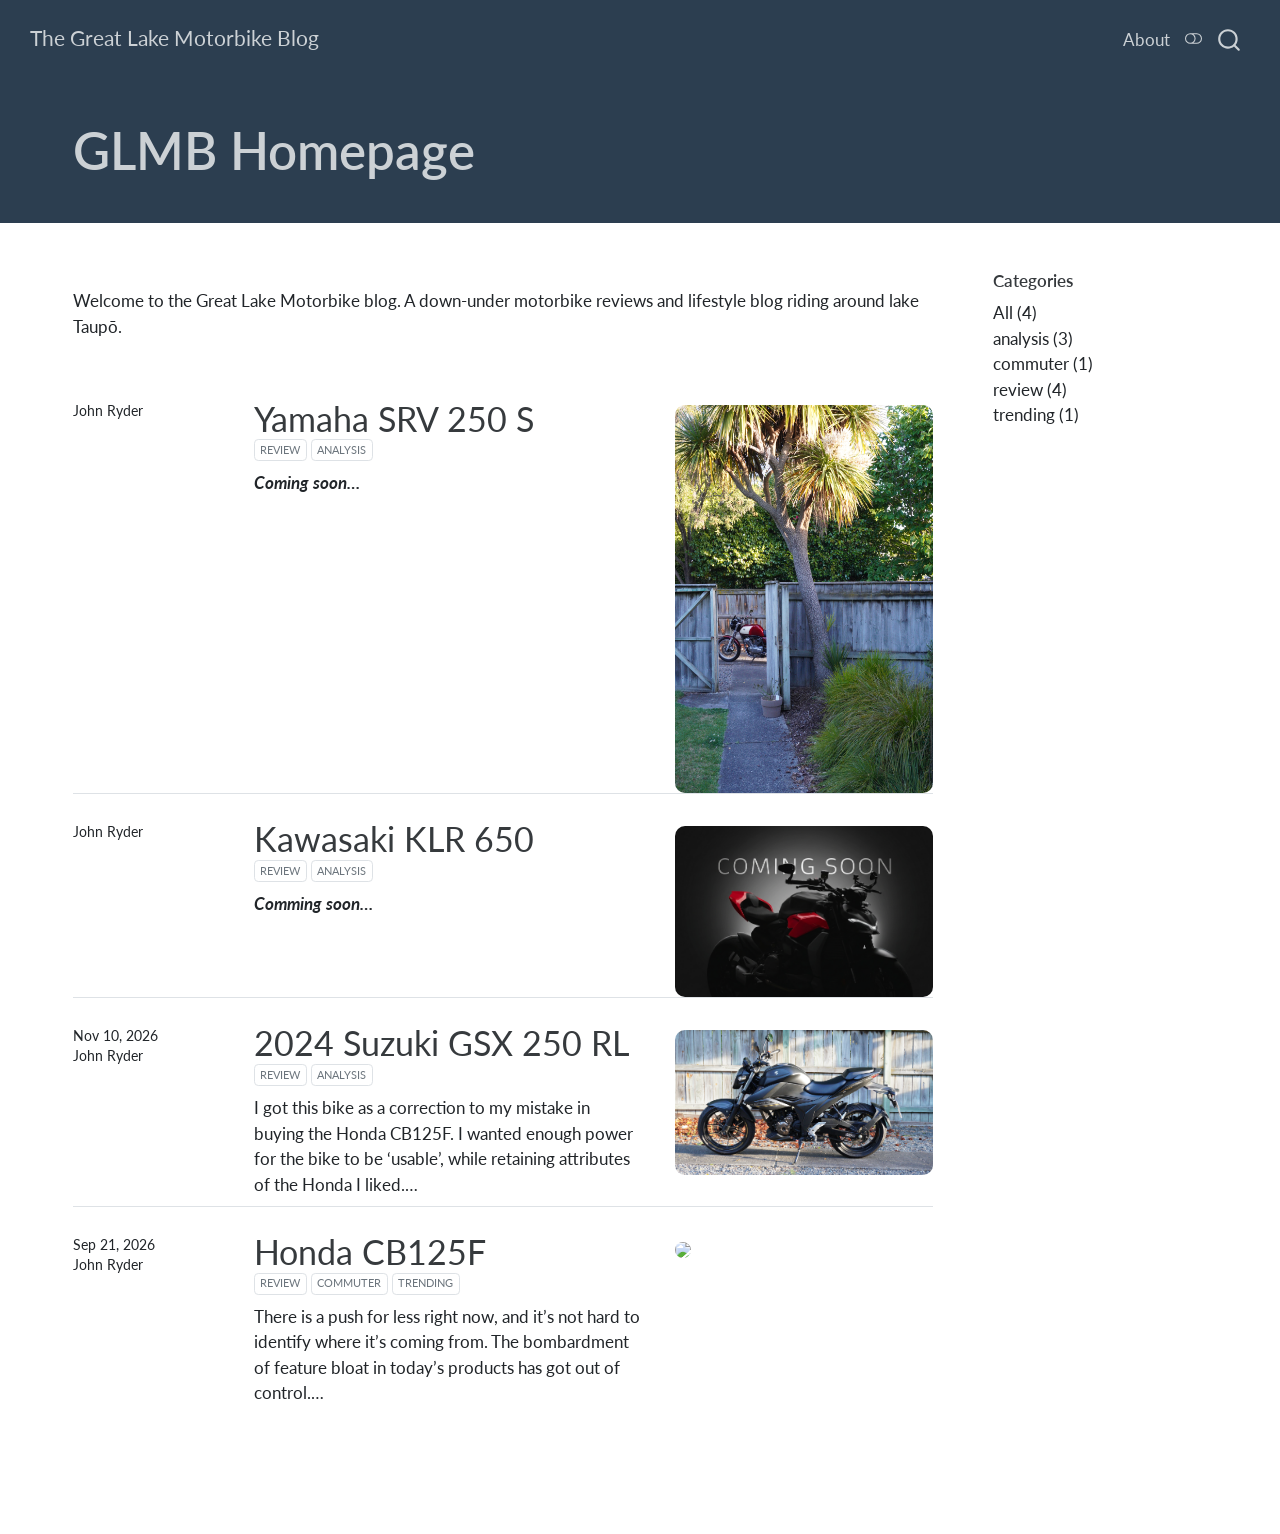
==== compiled_html_site/index.html @ 7c8ddde2 "Tue Nov 10 23:27:31 NZDT 2026" ====
<!DOCTYPE html>
<html xmlns="http://www.w3.org/1999/xhtml" lang="en" xml:lang="en"><head>

<meta charset="utf-8">
<meta name="generator" content="quarto-1.11.9">

<meta name="viewport" content="width=device-width, initial-scale=1.0, user-scalable=yes">


<title>GLMB Homepage – The Great Lake Motorbike Blog</title>
<style>
/* Default styles provided by pandoc.
** See https://pandoc.org/MANUAL.html#variables-for-html for config info.
*/
span.smallcaps{font-variant: small-caps;}
div.columns{display: flex; gap: 1.5em;}
div.column{flex: auto;}
@media screen {
div.columns{gap: min(4vw, 1.5em);}
div.column{overflow-x: auto;}
}
div.hanging-indent{margin-left: 1.5em; text-indent: -1.5em;}
ul.task-list{list-style: none;}
ul.task-list li input[type="checkbox"] {
  width: 0.8em;
  margin: 0 0.8em 0.2em -1em; /* quarto-specific, see https://github.com/quarto-dev/quarto-cli/issues/4556 */ 
  vertical-align: middle;
}
</style>


<script src="site_libs/quarto-nav/quarto-nav.js"></script>
<script src="site_libs/quarto-nav/headroom.min.js"></script>
<script src="site_libs/clipboard/clipboard.min.js"></script>
<script src="site_libs/quarto-search/autocomplete.umd.js"></script>
<script src="site_libs/quarto-search/fuse.min.js"></script>
<script src="site_libs/quarto-search/quarto-search.js"></script>
<meta name="quarto:offset" content="./">
<link href="./images/favicon.png" rel="icon" type="image/png">
<script src="site_libs/quarto-listing/list.min.js"></script>
<script src="site_libs/quarto-listing/quarto-listing.js"></script>
<script src="site_libs/quarto-html/quarto.js" type="module"></script>
<script src="site_libs/quarto-html/tabsets/tabsets.js" type="module"></script>
<script src="site_libs/quarto-html/scrollable-regions/scrollable-regions.js" type="module"></script>
<script src="site_libs/quarto-html/popper.min.js"></script>
<script src="site_libs/quarto-html/tippy.umd.min.js"></script>
<script src="site_libs/quarto-html/anchor.min.js"></script>
<link href="site_libs/quarto-html/tippy.css" rel="stylesheet">
<link href="site_libs/quarto-html/quarto-syntax-highlighting-63b5708e65d6cd79cd7618c58d0c21e7.css" rel="stylesheet" class="quarto-color-scheme" id="quarto-text-highlighting-styles">
<link href="site_libs/quarto-html/quarto-syntax-highlighting-dark-447e42e69aaa9833c0ba1b986f430b20.css" rel="stylesheet" class="quarto-color-scheme quarto-color-alternate" id="quarto-text-highlighting-styles">
<link href="site_libs/quarto-html/quarto-syntax-highlighting-63b5708e65d6cd79cd7618c58d0c21e7.css" rel="stylesheet" class="quarto-color-scheme-extra" id="quarto-text-highlighting-styles">
<script src="site_libs/bootstrap/bootstrap.min.js"></script>
<link href="site_libs/bootstrap/bootstrap-icons.css" rel="stylesheet">
<link href="site_libs/bootstrap/bootstrap-4528e7617473cb5f12e0a450038d2ed3.min.css" rel="stylesheet" append-hash="true" class="quarto-color-scheme" id="quarto-bootstrap" data-mode="light">
<link href="site_libs/bootstrap/bootstrap-dark-ad3c2f2c62330d2ae5d227cef7ee82ed.min.css" rel="stylesheet" append-hash="true" class="quarto-color-scheme quarto-color-alternate" id="quarto-bootstrap" data-mode="dark">
<link href="site_libs/bootstrap/bootstrap-4528e7617473cb5f12e0a450038d2ed3.min.css" rel="stylesheet" append-hash="true" class="quarto-color-scheme-extra" id="quarto-bootstrap" data-mode="light">
<script id="quarto-search-options" type="application/json">{
  "location": "navbar",
  "copy-button": false,
  "collapse-after": 3,
  "panel-placement": "end",
  "type": "overlay",
  "limit": 50,
  "keyboard-shortcut": [
    "f",
    "/",
    "s"
  ],
  "show-item-context": false,
  "language": {
    "search-no-results-text": "No results",
    "search-matching-documents-text": "matching documents",
    "search-copy-link-title": "Copy link to search",
    "search-hide-matches-text": "Hide additional matches",
    "search-more-match-text": "more match in this document",
    "search-more-matches-text": "more matches in this document",
    "search-clear-button-title": "Clear",
    "search-text-placeholder": "",
    "search-detached-cancel-button-title": "Cancel",
    "search-submit-button-title": "Submit",
    "search-label": "Search"
  }
}</script>
<script>

  window.document.addEventListener("DOMContentLoaded", function (_event) {
    const listingTargetEl = window.document.querySelector('#listing-listing .list');
    if (!listingTargetEl) {
      // No listing discovered, do not attach.
      return; 
    }

    const options = {
      valueNames: ['listing-date','listing-title','listing-author','listing-image','listing-description','listing-categories',{ data: ['index'] },{ data: ['categories'] },{ data: ['listing-date-sort'] },{ data: ['listing-file-modified-sort'] }],
      
      searchColumns: ["listing-date","listing-title","listing-author","listing-image","listing-description","listing-categories"],
    };

    window['quarto-listings'] = window['quarto-listings'] || {};
    window['quarto-listings']['listing-listing'] = new List('listing-listing', options);

    if (window['quarto-listing-loaded']) {
      window['quarto-listing-loaded']();
    }
  });
  </script>
<style>html{ scroll-behavior: smooth; }</style>

  <script src="https://cdnjs.cloudflare.com/polyfill/v3/polyfill.min.js?features=es6"></script>
  <script defer="" src="https://cdn.jsdelivr.net/npm/mathjax@4/tex-chtml.js" type="text/javascript"></script>

<script type="text/javascript">
const typesetMath = (el) => {
  if (window.MathJax) {
    // MathJax Typeset
    window.MathJax.typeset([el]);
  } else if (window.katex) {
    // KaTeX Render
    var mathElements = el.getElementsByClassName("math");
    var macros = [];
    for (var i = 0; i < mathElements.length; i++) {
      var texText = mathElements[i].firstChild;
      if (mathElements[i].tagName == "SPAN" && texText && texText.data) {
        window.katex.render(texText.data, mathElements[i], {
          displayMode: mathElements[i].classList.contains('display'),
          throwOnError: false,
          macros: macros,
          fleqn: false
        });
      }
    }
  }
}
window.Quarto = {
  typesetMath
};
</script>

<link rel="alternate" type="application/rss+xml" title="The Great Lake Motorbike Blog" href="index.xml" data-external="1"></head>

<body class="nav-fixed quarto-light"><a id="quarto-skip-link" class="visually-hidden-focusable" href="#quarto-document-content">Skip to main content</a><script id="quarto-html-before-body" type="application/javascript">
    const toggleBodyColorMode = (bsSheetEl) => {
      const mode = bsSheetEl.getAttribute("data-mode");
      const bodyEl = window.document.querySelector("body");
      if (mode === "dark") {
        bodyEl.classList.add("quarto-dark");
        bodyEl.classList.remove("quarto-light");
      } else {
        bodyEl.classList.add("quarto-light");
        bodyEl.classList.remove("quarto-dark");
      }
    }
    const toggleBodyColorPrimary = () => {
      const bsSheetEl = window.document.querySelector("link#quarto-bootstrap:not([rel=disabled-stylesheet])");
      if (bsSheetEl) {
        toggleBodyColorMode(bsSheetEl);
      }
    }
    const setColorSchemeToggle = (alternate) => {
      const toggles = window.document.querySelectorAll('.quarto-color-scheme-toggle');
      for (let i=0; i < toggles.length; i++) {
        const toggle = toggles[i];
        if (toggle) {
          toggle.setAttribute("aria-checked", alternate ? "true" : "false");
          if (alternate) {
            toggle.classList.add("alternate");
          } else {
            toggle.classList.remove("alternate");
          }
        }
      }
    };
    const toggleColorMode = (alternate) => {
      // Switch the stylesheets
      const primaryStylesheets = window.document.querySelectorAll('link.quarto-color-scheme:not(.quarto-color-alternate)');
      const alternateStylesheets = window.document.querySelectorAll('link.quarto-color-scheme.quarto-color-alternate');
      manageTransitions('#quarto-margin-sidebar .nav-link', false);
      if (alternate) {
        // note: dark is layered on light, we don't disable primary!
        enableStylesheet(alternateStylesheets);
        for (const sheetNode of alternateStylesheets) {
          if (sheetNode.id === "quarto-bootstrap") {
            toggleBodyColorMode(sheetNode);
          }
        }
      } else {
        disableStylesheet(alternateStylesheets);
        enableStylesheet(primaryStylesheets)
        toggleBodyColorPrimary();
      }
      manageTransitions('#quarto-margin-sidebar .nav-link', true);
      // Switch the toggles
      setColorSchemeToggle(alternate)
    }
    // Hack to workaround the fact that safari doesn't
    // properly recolor the scrollbar when toggling (#1455).
    // Not run on load: stylesheets are set before first paint there, and
    // scrolling would undo the scroll to a URL fragment (#14973).
    // The one pixel nudge keeps the reader where they were.
    const refreshSafariScrollbar = () => {
      if (navigator.userAgent.indexOf('Safari') > 0 && navigator.userAgent.indexOf('Chrome') == -1) {
        manageTransitions("body", false);
        const scrollY = window.scrollY;
        window.scrollTo(0, scrollY > 0 ? scrollY - 1 : 1);
        setTimeout(() => {
          window.scrollTo(0, scrollY);
          manageTransitions("body", true);
        }, 40);
      }
    }
    const disableStylesheet = (stylesheets) => {
      for (let i=0; i < stylesheets.length; i++) {
        const stylesheet = stylesheets[i];
        stylesheet.rel = 'disabled-stylesheet';
      }
    }
    const enableStylesheet = (stylesheets) => {
      for (let i=0; i < stylesheets.length; i++) {
        const stylesheet = stylesheets[i];
        if(stylesheet.rel !== 'stylesheet') { // for Chrome, which will still FOUC without this check
          stylesheet.rel = 'stylesheet';
        }
      }
    }
    const manageTransitions = (selector, allowTransitions) => {
      const els = window.document.querySelectorAll(selector);
      for (let i=0; i < els.length; i++) {
        const el = els[i];
        if (allowTransitions) {
          el.classList.remove('notransition');
        } else {
          el.classList.add('notransition');
        }
      }
    }
    const isFileUrl = () => {
      return window.location.protocol === 'file:';
    }
    const hasAlternateSentinel = () => {
      let styleSentinel = getColorSchemeSentinel();
      if (styleSentinel !== null) {
        return styleSentinel === "alternate";
      } else {
        return false;
      }
    }
    const setStyleSentinel = (alternate) => {
      const value = alternate ? "alternate" : "default";
      if (!isFileUrl()) {
        window.localStorage.setItem("quarto-color-scheme", value);
      } else {
        localAlternateSentinel = value;
      }
    }
    const getColorSchemeSentinel = () => {
      if (!isFileUrl()) {
        const storageValue = window.localStorage.getItem("quarto-color-scheme");
        return storageValue != null ? storageValue : localAlternateSentinel;
      } else {
        return localAlternateSentinel;
      }
    }
    const toggleGiscusIfUsed = (isAlternate, darkModeDefault) => {
      const baseTheme = document.querySelector('#giscus-base-theme')?.value ?? 'light';
      const alternateTheme = document.querySelector('#giscus-alt-theme')?.value ?? 'dark';
      let newTheme = '';
      if(authorPrefersDark) {
        newTheme = isAlternate ? baseTheme : alternateTheme;
      } else {
        newTheme = isAlternate ? alternateTheme : baseTheme;
      }
      const changeGiscusTheme = () => {
        // From: https://github.com/giscus/giscus/issues/336
        const sendMessage = (message) => {
          const iframe = document.querySelector('iframe.giscus-frame');
          if (!iframe) return;
          iframe.contentWindow.postMessage({ giscus: message }, 'https://giscus.app');
        }
        sendMessage({
          setConfig: {
            theme: newTheme
          }
        });
      }
      const isGiscussLoaded = window.document.querySelector('iframe.giscus-frame') !== null;
      if (isGiscussLoaded) {
        changeGiscusTheme();
      }
    };
    const authorPrefersDark = false;
    const darkModeDefault = authorPrefersDark;
      document.querySelector('link#quarto-text-highlighting-styles.quarto-color-scheme-extra').rel = 'disabled-stylesheet';
      document.querySelector('link#quarto-bootstrap.quarto-color-scheme-extra').rel = 'disabled-stylesheet';
    let localAlternateSentinel = darkModeDefault ? 'alternate' : 'default';
    // Dark / light mode switch
    window.quartoToggleColorScheme = () => {
      // Read the current dark / light value
      let toAlternate = !hasAlternateSentinel();
      toggleColorMode(toAlternate);
      refreshSafariScrollbar();
      setStyleSentinel(toAlternate);
      toggleGiscusIfUsed(toAlternate, darkModeDefault);
      window.dispatchEvent(new Event('resize'));
    };
    // Switch to dark mode if need be
    if (hasAlternateSentinel()) {
      toggleColorMode(true);
    } else {
      toggleColorMode(false);
    }
  </script>

<div id="quarto-search-results"></div>
  <header id="quarto-header" class="headroom fixed-top quarto-banner">
    <nav class="navbar navbar-expand-lg " data-bs-theme="dark" aria-label="Site">
      <div class="navbar-container container-fluid">
      <div class="navbar-brand-container mx-auto">
    <a class="navbar-brand" href="./index.html">
    <span class="navbar-title">The Great Lake Motorbike Blog</span>
    </a>
  </div>
          <button class="navbar-toggler" type="button" data-bs-toggle="collapse" data-bs-target="#navbarCollapse" aria-controls="navbarCollapse" aria-expanded="false" aria-label="Toggle navigation" onclick="if (window.quartoToggleHeadroom) { window.quartoToggleHeadroom(); }">
  <span class="navbar-toggler-icon"></span>
</button>
          <div class="collapse navbar-collapse" id="navbarCollapse">
            <ul class="navbar-nav navbar-nav-scroll ms-auto">
  <li class="nav-item">
    <a class="nav-link" href="./about.html"> 
<span class="menu-text">About</span></a>
  </li>  
</ul>
          </div> <!-- /navcollapse -->
            <div class="quarto-navbar-tools">
  <button type="button" role="switch" aria-checked="false" class="quarto-color-scheme-toggle quarto-navigation-tool  px-1" onclick="window.quartoToggleColorScheme(); return false;" title="Toggle dark mode" aria-label="Toggle dark mode"><i class="bi"></i></button>
</div>
            <div id="quarto-search" class="" title="Search"></div>
      </div> <!-- /container-fluid -->
    </nav>
</header>
<!-- content -->
<header id="title-block-header" class="quarto-title-block default page-columns page-full">
  <div class="quarto-title-banner page-columns page-full">
    <div class="quarto-title column-page-left">
      <h1 class="title">GLMB Homepage</h1>
                      </div>
  </div>
    
  
  <div class="quarto-title-meta column-page-left">

      
    
      
    </div>
    
  
  </header><div id="quarto-content" class="quarto-container page-columns page-rows-contents page-layout-full page-navbar">
<!-- sidebar -->
<!-- margin-sidebar -->
    <div id="quarto-margin-sidebar" class="sidebar margin-sidebar">
        
    <h5 class="quarto-listing-category-title">Categories</h5><div class="quarto-listing-category category-default"><div class="category" data-category="">All <span class="quarto-category-count">(4)</span></div><div class="category" data-category="YW5hbHlzaXM=">analysis <span class="quarto-category-count">(3)</span></div><div class="category" data-category="Y29tbXV0ZXI=">commuter <span class="quarto-category-count">(1)</span></div><div class="category" data-category="cmV2aWV3">review <span class="quarto-category-count">(4)</span></div><div class="category" data-category="dHJlbmRpbmc=">trending <span class="quarto-category-count">(1)</span></div></div></div>
<!-- main -->
<main class="content quarto-banner-title-block column-page-left" id="quarto-document-content" tabindex="-1">






<p>Welcome to the Great Lake Motorbike blog. A down-under motorbike reviews and lifestyle blog riding around lake Taupō.</p>
<p><br>
</p>




<div class="quarto-listing quarto-listing-container-default" id="listing-listing">
<div class="list quarto-listing-default">
<div class="quarto-post image-right" data-index="0" data-categories="cmV2aWV3JTJDYW5hbHlzaXM=" data-listing-file-modified-sort="1794185981923" data-listing-reading-time-sort="1" data-listing-word-count-sort="9">
<div class="thumbnail"><a href="./posts/1993_Yamaha_SRV250S/index.html" class="no-external-icon">

<img loading="lazy" src="./images/DSC03877.JPEG" class="thumbnail-image">

</a></div>
<div class="body">
<h3 class="no-anchor listing-title">
<a href="./posts/1993_Yamaha_SRV250S/index.html" class="no-external-icon">Yamaha SRV 250 S</a>
</h3>
<div class="listing-categories">

<div class="listing-category" onclick="window.quartoListingCategory('cmV2aWV3'); return false;">review</div>

<div class="listing-category" onclick="window.quartoListingCategory('YW5hbHlzaXM='); return false;">analysis</div>

</div>
<div class="listing-description">
<a href="./posts/1993_Yamaha_SRV250S/index.html" class="no-external-icon">
<strong><em>Coming soon…</em></strong>
</a>
</div>
</div>
<div class="metadata">
<a href="./posts/1993_Yamaha_SRV250S/index.html" class="no-external-icon">
<div class="listing-author">
John Ryder
</div>
</a>
</div>
</div>
<div class="quarto-post image-right" data-index="1" data-categories="cmV2aWV3JTJDYW5hbHlzaXM=" data-listing-file-modified-sort="1794185981923" data-listing-reading-time-sort="1" data-listing-word-count-sort="74">
<div class="thumbnail"><a href="./posts/kawasaki_klr_650/index.html" class="no-external-icon">

<img loading="lazy" src="./images/coming_soon.jpeg" class="thumbnail-image">

</a></div>
<div class="body">
<h3 class="no-anchor listing-title">
<a href="./posts/kawasaki_klr_650/index.html" class="no-external-icon">Kawasaki KLR 650</a>
</h3>
<div class="listing-categories">

<div class="listing-category" onclick="window.quartoListingCategory('cmV2aWV3'); return false;">review</div>

<div class="listing-category" onclick="window.quartoListingCategory('YW5hbHlzaXM='); return false;">analysis</div>

</div>
<div class="listing-description">
<a href="./posts/kawasaki_klr_650/index.html" class="no-external-icon">
<strong><em>Comming soon…</em></strong>
</a>
</div>
</div>
<div class="metadata">
<a href="./posts/kawasaki_klr_650/index.html" class="no-external-icon">
<div class="listing-author">
John Ryder
</div>
</a>
</div>
</div>
<div class="quarto-post image-right" data-index="2" data-categories="cmV2aWV3JTJDYW5hbHlzaXM=" data-listing-date-sort="1794222000000" data-listing-file-modified-sort="1794306339200" data-listing-date-modified-sort="NaN" data-listing-reading-time-sort="5" data-listing-word-count-sort="878">
<div class="thumbnail"><a href="./posts/suzuki_gixxer_250/index.html" class="no-external-icon">

<img loading="lazy" src="./images/DSC03851.JPEG" class="thumbnail-image">

</a></div>
<div class="body">
<h3 class="no-anchor listing-title">
<a href="./posts/suzuki_gixxer_250/index.html" class="no-external-icon">2024 Suzuki GSX 250 RL</a>
</h3>
<div class="listing-categories">

<div class="listing-category" onclick="window.quartoListingCategory('cmV2aWV3'); return false;">review</div>

<div class="listing-category" onclick="window.quartoListingCategory('YW5hbHlzaXM='); return false;">analysis</div>

</div>
<div class="listing-description">
<a href="./posts/suzuki_gixxer_250/index.html" class="no-external-icon">
I got this bike as a correction to my mistake in buying the Honda CB125F. I wanted enough power for the bike to be ‘usable’, while retaining attributes of the Honda I liked.…
</a>
</div>
</div>
<div class="metadata">
<a href="./posts/suzuki_gixxer_250/index.html" class="no-external-icon">
<div class="listing-date">
Nov 10, 2026
</div>
<div class="listing-author">
John Ryder
</div>
</a>
</div>
</div>
<div class="quarto-post image-right" data-index="3" data-categories="cmV2aWV3JTJDY29tbXV0ZXIlMkN0cmVuZGluZw==" data-listing-date-sort="1789905600000" data-listing-file-modified-sort="1794035997322" data-listing-date-modified-sort="NaN" data-listing-reading-time-sort="6" data-listing-word-count-sort="1064">
<div class="thumbnail"><a href="./posts/honda_cb125f/index.html" class="no-external-icon">

<img loading="lazy" src="./images/DSC03115.JPG" class="thumbnail-image">

</a></div>
<div class="body">
<h3 class="no-anchor listing-title">
<a href="./posts/honda_cb125f/index.html" class="no-external-icon">Honda CB125F</a>
</h3>
<div class="listing-categories">

<div class="listing-category" onclick="window.quartoListingCategory('cmV2aWV3'); return false;">review</div>

<div class="listing-category" onclick="window.quartoListingCategory('Y29tbXV0ZXI='); return false;">commuter</div>

<div class="listing-category" onclick="window.quartoListingCategory('dHJlbmRpbmc='); return false;">trending</div>

</div>
<div class="listing-description">
<a href="./posts/honda_cb125f/index.html" class="no-external-icon">
There is a push for less right now, and it’s not hard to identify where it’s coming from. The bombardment of feature bloat in today’s products has got out of control.…
</a>
</div>
</div>
<div class="metadata">
<a href="./posts/honda_cb125f/index.html" class="no-external-icon">
<div class="listing-date">
Sep 21, 2026
</div>
<div class="listing-author">
John Ryder
</div>
</a>
</div>
</div>
</div>
<div class="listing-no-matching d-none">No matching items</div>
</div></main> <!-- /main -->
<!-- Cloudflare Web Analytics --><script type="module" src="https://static.cloudflareinsights.com/beacon.min.js" data-cf-beacon="{&quot;token&quot;: &quot;650880643fb54b8184fe702fe80b87cb&quot;}"></script><!-- End Cloudflare Web Analytics -->
<script id="quarto-html-after-body" type="application/javascript">
  window.document.addEventListener("DOMContentLoaded", function (event) {
    // Ensure there is a toggle, if there isn't float one in the top right
    if (window.document.querySelector('.quarto-color-scheme-toggle') === null) {
      const toggle = window.document.createElement('button');
      toggle.type = "button";
      toggle.setAttribute("role", "switch");
      toggle.setAttribute("aria-checked", "false");
      toggle.classList.add('top-right');
      toggle.classList.add('quarto-color-scheme-toggle');
      toggle.setAttribute("aria-label", "Toggle dark mode");
      toggle.onclick = function() { try { window.quartoToggleColorScheme(); } catch {} return false; };
      const i = window.document.createElement("i");
      i.classList.add('bi');
      toggle.appendChild(i);
      // Put the toggle in a landmark of its own, so that landmark navigation
      // can reach it.
      //
      // The container is always a fresh direct child of body, and the toggle is
      // never moved into page furniture that the theme or the author controls.
      // The toggle is positioned against the page, so any ancestor that
      // establishes a containing block captures it: a positioned element or a
      // grid for position: absolute, and transform, filter, will-change or
      // contain for position: fixed. A direct child of body has none of these
      // to inherit, and the shift when one appears is silent and visual.
      //
      // ARIA says a document should have at most one banner, and axe reports a
      // duplicate whether or not the banners carry distinct labels. So use a
      // header when the page has no banner yet, and a named region otherwise.
      //
      // A header is a banner wherever it sits, unless it is inside sectioning
      // content, so this cannot just look at the children of body: a custom
      // page layout wraps the title block header in a plain div. An explicit
      // role="banner" always counts.
      const sectioning = 'article, aside, main, nav, section, [role="article"], [role="complementary"], [role="main"], [role="navigation"], [role="region"]';
      const hasBanner = Array.from(
        window.document.querySelectorAll('header:not([role]), [role="banner"]')
      ).some(function(el) {
        return el.hasAttribute("role") || el.closest(sectioning) === null;
      });
      const container = window.document.createElement(hasBanner ? "div" : "header");
      if (hasBanner) {
        container.setAttribute("role", "region");
        container.setAttribute("aria-label", "Toggle dark mode");
      }
      container.classList.add('quarto-color-scheme-toggle-container');
      container.appendChild(toggle);
      window.document.body.appendChild(container);
    }
    setColorSchemeToggle(hasAlternateSentinel())
    const icon = "";
    const anchorJS = new window.AnchorJS();
    anchorJS.options = {
      placement: 'right',
      icon: icon
    };
    anchorJS.add('.anchored');
    const isCodeAnnotation = (el) => {
      for (const clz of el.classList) {
        if (clz.startsWith('code-annotation-')) {                     
          return true;
        }
      }
      return false;
    }
    const onCopySuccess = function(e) {
      // button target
      const button = e.trigger;
      // don't keep focus
      button.blur();
      // flash "checked"
      button.classList.add('code-copy-button-checked');
      var currentTitle = button.getAttribute("title");
      button.setAttribute("title", "Copied!");
      let tooltip;
      if (window.bootstrap) {
        button.setAttribute("data-bs-toggle", "tooltip");
        button.setAttribute("data-bs-placement", "left");
        button.setAttribute("data-bs-title", "Copied!");
        tooltip = new bootstrap.Tooltip(button, 
          { trigger: "manual", 
            customClass: "code-copy-button-tooltip",
            offset: [0, -8]});
        tooltip.show();    
      }
      setTimeout(function() {
        if (tooltip) {
          tooltip.hide();
          button.removeAttribute("data-bs-title");
          button.removeAttribute("data-bs-toggle");
          button.removeAttribute("data-bs-placement");
        }
        button.setAttribute("title", currentTitle);
        button.classList.remove('code-copy-button-checked');
      }, 1000);
      // clear code selection
      e.clearSelection();
    }
    const getTextToCopy = function(trigger) {
      const outerScaffold = trigger.parentElement.cloneNode(true);
      const codeEl = outerScaffold.querySelector('code');
      for (const childEl of codeEl.children) {
        if (isCodeAnnotation(childEl)) {
          childEl.remove();
        }
      }
      return codeEl.innerText;
    }
    const clipboard = new window.ClipboardJS('.code-copy-button:not([data-in-quarto-modal])', {
      text: getTextToCopy
    });
    clipboard.on('success', onCopySuccess);
    if (window.document.getElementById('quarto-embedded-source-code-modal')) {
      const clipboardModal = new window.ClipboardJS('.code-copy-button[data-in-quarto-modal]', {
        text: getTextToCopy,
        container: window.document.getElementById('quarto-embedded-source-code-modal')
      });
      clipboardModal.on('success', onCopySuccess);
    }
      var localhostRegex = new RegExp(/^(?:http|https):\/\/localhost\:?[0-9]*\//);
      var mailtoRegex = new RegExp(/^mailto:/);
        var filterRegex = new RegExp("https:\/\/your-website-url\.example\.com");
      var isInternal = (href) => {
          return filterRegex.test(href) || localhostRegex.test(href) || mailtoRegex.test(href);
      }
      // Inspect non-navigation links and adorn them if external
      window.quartoDecorateExternalLinks = function (root) {
     var links = (root || window.document).querySelectorAll('a[href]:not(.nav-link):not(.navbar-brand):not(.toc-action):not(.sidebar-link):not(.sidebar-item-toggle):not(.pagination-link):not(.no-external):not([aria-hidden]):not(.dropdown-item):not(.quarto-navigation-tool):not(.about-link)');
      for (var i=0; i<links.length; i++) {
        const link = links[i];
        if (!isInternal(link.href)) {
          // undo the damage that might have been done by quarto-nav.js in the case of
          // links that we want to consider external
          if (link.dataset.originalHref !== undefined) {
            link.href = link.dataset.originalHref;
          }
          if (!link.classList.contains('no-external-icon')) {
          }
        }
      }
      };
      window.quartoDecorateExternalLinks(window.document);
    // Esc closes the popup (WCAG 1.4.13) and focus leaving both trigger and
    // popup closes it (WCAG 2.4.11); tippy handles neither for interactive popups.
    const hideOnEscAndFocusOut = {
      name: 'hideOnEscAndFocusOut',
      defaultValue: true,
      fn(instance) {
        const dismiss = () => {
          // A show scheduled by the trigger delay would otherwise reopen it
          instance.clearDelayTimeouts();
          instance.hide();
        };
        const onKeyDown = (event) => {
          if (event.key !== 'Escape') {
            return;
          }
          // Keep Esc from also reaching page handlers (e.g. reveal.js overview),
          // except an open reveal.js slide menu, which Esc should close too.
          // The menu handles keys only when its keyboard option is on.
          const menuHandlesEsc = window.Reveal?.getPlugin?.('menu')?.isOpen() &&
            window.Reveal.getConfig().menu?.keyboard !== false;
          if (!menuHandlesEsc) {
            event.stopPropagation();
          }
          if (instance.popper.contains(window.document.activeElement)) {
            // Disabled while refocusing so the focus trigger does not reopen it
            instance.disable();
            instance.reference.focus();
            instance.enable();
          }
          dismiss();
        };
        const onFocusOut = (event) => {
          const target = event.relatedTarget;
          if (target && !instance.reference.contains(target) &&
              !instance.popper.contains(target)) {
            dismiss();
          }
        };
        // On the trigger too: a click trigger (code-annotations: select) has no
        // blur handling. Attached for the instance's lifetime so leaving the
        // trigger also cancels a show still pending on the trigger delay.
        instance.reference.addEventListener('focusout', onFocusOut);
        return {
          onShow() {
            window.document.addEventListener('keydown', onKeyDown, true);
            instance.popper.addEventListener('focusout', onFocusOut);
          },
          onHide() {
            window.document.removeEventListener('keydown', onKeyDown, true);
            instance.popper.removeEventListener('focusout', onFocusOut);
          },
          onDestroy() {
            instance.reference.removeEventListener('focusout', onFocusOut);
          },
        };
      },
    };
    function tippyHover(el, contentFn, onTriggerFn, onUntriggerFn) {
      const config = {
        allowHTML: true,
        maxWidth: 500,
        delay: 100,
        arrow: false,
        appendTo: function(el) {
            return el.parentElement;
        },
        interactive: true,
        interactiveBorder: 10,
        theme: 'quarto',
        placement: 'bottom-start',
        plugins: [hideOnEscAndFocusOut],
      };
      if (contentFn) {
        config.content = contentFn;
      }
      if (onTriggerFn) {
        config.onTrigger = onTriggerFn;
      }
      if (onUntriggerFn) {
        config.onUntrigger = onUntriggerFn;
      }
      window.tippy(el, config); 
    }
    const noterefs = window.document.querySelectorAll('a[role="doc-noteref"]');
    for (var i=0; i<noterefs.length; i++) {
      const ref = noterefs[i];
      tippyHover(ref, function() {
        // use id or data attribute instead here
        let href = ref.getAttribute('data-footnote-href') || ref.getAttribute('href');
        try { href = new URL(href).hash; } catch {}
        const id = href.replace(/^#\/?/, "");
        const note = window.document.getElementById(id);
        if (note) {
          return note.innerHTML;
        } else {
          return "";
        }
      });
    }
    const xrefs = window.document.querySelectorAll('a.quarto-xref');
    const processXRef = (id, note) => {
      // Strip column container classes
      const stripColumnClz = (el) => {
        el.classList.remove("page-full", "page-columns");
        if (el.children) {
          for (const child of el.children) {
            stripColumnClz(child);
          }
        }
      }
      stripColumnClz(note)
      if (id === null || id.startsWith('sec-')) {
        // Special case sections, only their first couple elements
        const container = document.createElement("div");
        if (note.children && note.children.length > 2) {
          container.appendChild(note.children[0].cloneNode(true));
          for (let i = 1; i < note.children.length; i++) {
            const child = note.children[i];
            if (child.tagName === "P" && child.innerText === "") {
              continue;
            } else {
              container.appendChild(child.cloneNode(true));
              break;
            }
          }
          if (window.Quarto?.typesetMath) {
            window.Quarto.typesetMath(container);
          }
          return container.innerHTML
        } else {
          if (window.Quarto?.typesetMath) {
            window.Quarto.typesetMath(note);
          }
          return note.innerHTML;
        }
      } else {
        // Remove any anchor links if they are present
        const anchorLink = note.querySelector('a.anchorjs-link');
        if (anchorLink) {
          anchorLink.remove();
        }
        if (window.Quarto?.typesetMath) {
          window.Quarto.typesetMath(note);
        }
        if (note.classList.contains("callout")) {
          return note.outerHTML;
        } else {
          return note.innerHTML;
        }
      }
    }
    for (var i=0; i<xrefs.length; i++) {
      const xref = xrefs[i];
      tippyHover(xref, undefined, function(instance) {
        instance.disable();
        let url = xref.getAttribute('href');
        let hash = undefined; 
        if (url.startsWith('#')) {
          hash = url;
        } else {
          try { hash = new URL(url).hash; } catch {}
        }
        if (hash) {
          const id = hash.replace(/^#\/?/, "");
          const note = window.document.getElementById(id);
          if (note !== null) {
            try {
              const html = processXRef(id, note.cloneNode(true));
              instance.setContent(html);
            } finally {
              instance.enable();
              instance.show();
            }
          } else {
            // See if we can fetch this
            fetch(url.split('#')[0])
            .then(res => res.text())
            .then(html => {
              const parser = new DOMParser();
              const htmlDoc = parser.parseFromString(html, "text/html");
              const note = htmlDoc.getElementById(id);
              if (note !== null) {
                const html = processXRef(id, note);
                instance.setContent(html);
              } 
            }).finally(() => {
              instance.enable();
              instance.show();
            });
          }
        } else {
          // See if we can fetch a full url (with no hash to target)
          // This is a special case and we should probably do some content thinning / targeting
          fetch(url)
          .then(res => res.text())
          .then(html => {
            const parser = new DOMParser();
            const htmlDoc = parser.parseFromString(html, "text/html");
            const note = htmlDoc.querySelector('main.content');
            if (note !== null) {
              // This should only happen for chapter cross references
              // (since there is no id in the URL)
              // remove the first header
              if (note.children.length > 0 && note.children[0].tagName === "HEADER") {
                note.children[0].remove();
              }
              const html = processXRef(null, note);
              instance.setContent(html);
            } 
          }).finally(() => {
            instance.enable();
            instance.show();
          });
        }
      }, function(instance) {
      });
    }
        let selectedAnnoteEl;
        const selectorForAnnotation = ( cell, annotation) => {
          let cellAttr = 'data-code-cell="' + cell + '"';
          let lineAttr = 'data-code-annotation="' +  annotation + '"';
          const selector = 'span[' + cellAttr + '][' + lineAttr + ']';
          return selector;
        }
        const selectCodeLines = (annoteEl) => {
          const doc = window.document;
          const targetCell = annoteEl.getAttribute("data-target-cell");
          const targetAnnotation = annoteEl.getAttribute("data-target-annotation");
          const annoteSpan = window.document.querySelector(selectorForAnnotation(targetCell, targetAnnotation));
          const lines = annoteSpan.getAttribute("data-code-lines").split(",");
          const lineIds = lines.map((line) => {
            return targetCell + "-" + line;
          })
          // Each band is positioned against its own containing block, which is
          // not the offsetParent of the lines, so place it from client rects.
          const placeBand = (band, firstEl, lastEl, codeBlock) => {
            const container = band.offsetParent;
            if (container === null) {
              return;
            }
            const containerRect = container.getBoundingClientRect();
            // Reveal.js scales slides with a transform, so convert client
            // pixels back to the CSS pixels of the container.
            const scale = containerRect.height / container.offsetHeight || 1;
            const firstRect = firstEl.getBoundingClientRect();
            const lastRect = lastEl.getBoundingClientRect();
            const top = (firstRect.top - containerRect.top) / scale - container.clientTop + container.scrollTop;
            const height = (lastRect.bottom - firstRect.top) / scale;
            band.style.top = top - 2 + "px";
            band.style.height = height + 4 + "px";
            if (codeBlock) {
              // Without the copy button wrapper, the containing block is wider
              // than the code block, so span the code block explicitly.
              const blockRect = codeBlock.getBoundingClientRect();
              band.style.left = (blockRect.left - containerRect.left) / scale - container.clientLeft + container.scrollLeft + "px";
              band.style.width = blockRect.width / scale + "px";
            }
          };
          if (lineIds.length > 0) {
            const el = window.document.getElementById(lineIds[0]);
            const lastEl = window.document.getElementById(lineIds[lineIds.length - 1]);
            const parent = el.parentElement.parentElement;
            // cook up a div (if necessary) and position it
            let div = window.document.getElementById("code-annotation-line-highlight");
            if (div === null) {
              div = window.document.createElement("div");
              div.setAttribute("id", "code-annotation-line-highlight");
              div.style.position = 'absolute';
              parent.appendChild(div);
            }
            placeBand(div, el, lastEl, parent.closest("div.sourceCode") || parent);
            let gutterDiv = window.document.getElementById("code-annotation-line-highlight-gutter");
            if (gutterDiv === null) {
              gutterDiv = window.document.createElement("div");
              gutterDiv.setAttribute("id", "code-annotation-line-highlight-gutter");
              gutterDiv.style.position = 'absolute';
              const codeCell = window.document.getElementById(targetCell);
              const gutter = codeCell.querySelector('.code-annotation-gutter');
              gutter.appendChild(gutterDiv);
            }
            placeBand(gutterDiv, el, lastEl);
            selectedAnnoteEl = annoteEl;
          }
        };
        const unselectCodeLines = () => {
          const elementsIds = ["code-annotation-line-highlight", "code-annotation-line-highlight-gutter"];
          elementsIds.forEach((elId) => {
            const div = window.document.getElementById(elId);
            if (div) {
              div.remove();
            }
          });
          selectedAnnoteEl = undefined;
        };
          // Handle positioning of the toggle
      window.addEventListener(
        "resize",
        throttle(() => {
          elRect = undefined;
          if (selectedAnnoteEl) {
            selectCodeLines(selectedAnnoteEl);
          }
        }, 10)
      );
      function throttle(fn, ms) {
      let throttle = false;
      let timer;
        return (...args) => {
          if(!throttle) { // first call gets through
              fn.apply(this, args);
              throttle = true;
          } else { // all the others get throttled
              if(timer) clearTimeout(timer); // cancel #2
              timer = setTimeout(() => {
                fn.apply(this, args);
                timer = throttle = false;
              }, ms);
          }
        };
      }
        // Attach click handler to the DT
        const annoteDls = window.document.querySelectorAll('dt[data-target-cell]');
        for (const annoteDlNode of annoteDls) {
          annoteDlNode.addEventListener('click', (event) => {
            const clickedEl = event.target;
            if (clickedEl !== selectedAnnoteEl) {
              unselectCodeLines();
              const activeEl = window.document.querySelector('dt[data-target-cell].code-annotation-active');
              if (activeEl) {
                activeEl.classList.remove('code-annotation-active');
              }
              selectCodeLines(clickedEl);
              clickedEl.classList.add('code-annotation-active');
            } else {
              // Unselect the line
              unselectCodeLines();
              clickedEl.classList.remove('code-annotation-active');
            }
          });
        }
    const findCites = (el) => {
      const parentEl = el.parentElement;
      if (parentEl) {
        const cites = parentEl.dataset.cites;
        if (cites) {
          return {
            el,
            cites: cites.split(' ')
          };
        } else {
          return findCites(el.parentElement)
        }
      } else {
        return undefined;
      }
    };
    var bibliorefs = window.document.querySelectorAll('a[role="doc-biblioref"]');
    for (var i=0; i<bibliorefs.length; i++) {
      const ref = bibliorefs[i];
      const citeInfo = findCites(ref);
      if (citeInfo) {
        tippyHover(citeInfo.el, function() {
          var popup = window.document.createElement('div');
          citeInfo.cites.forEach(function(cite) {
            var citeDiv = window.document.createElement('div');
            citeDiv.classList.add('hanging-indent');
            citeDiv.classList.add('csl-entry');
            var biblioDiv = window.document.getElementById('ref-' + cite);
            if (biblioDiv) {
              citeDiv.innerHTML = biblioDiv.innerHTML;
            }
            popup.appendChild(citeDiv);
          });
          return popup.innerHTML;
        });
      }
    }
  });
  </script>
  <script type="application/javascript">
  window.quartoScrollableRegionsLabels = {"code":"Scrollable code","output":"Scrollable output"};
  </script>
</div> <!-- /content -->




<script src="site_libs/quarto-html/zenscroll-min.js"></script>
</body></html>
---- compiled_html_site/site_libs/quarto-html/tippy.css ----
.tippy-box[data-animation=fade][data-state=hidden]{opacity:0}[data-tippy-root]{max-width:calc(100vw - 10px)}.tippy-box{position:relative;background-color:#333;color:#fff;border-radius:4px;font-size:14px;line-height:1.4;white-space:normal;outline:0;transition-property:transform,visibility,opacity}.tippy-box[data-placement^=top]>.tippy-arrow{bottom:0}.tippy-box[data-placement^=top]>.tippy-arrow:before{bottom:-7px;left:0;border-width:8px 8px 0;border-top-color:initial;transform-origin:center top}.tippy-box[data-placement^=bottom]>.tippy-arrow{top:0}.tippy-box[data-placement^=bottom]>.tippy-arrow:before{top:-7px;left:0;border-width:0 8px 8px;border-bottom-color:initial;transform-origin:center bottom}.tippy-box[data-placement^=left]>.tippy-arrow{right:0}.tippy-box[data-placement^=left]>.tippy-arrow:before{border-width:8px 0 8px 8px;border-left-color:initial;right:-7px;transform-origin:center left}.tippy-box[data-placement^=right]>.tippy-arrow{left:0}.tippy-box[data-placement^=right]>.tippy-arrow:before{left:-7px;border-width:8px 8px 8px 0;border-right-color:initial;transform-origin:center right}.tippy-box[data-inertia][data-state=visible]{transition-timing-function:cubic-bezier(.54,1.5,.38,1.11)}.tippy-arrow{width:16px;height:16px;color:#333}.tippy-arrow:before{content:"";position:absolute;border-color:transparent;border-style:solid}.tippy-content{position:relative;padding:5px 9px;z-index:1}
---- compiled_html_site/site_libs/quarto-html/quarto-syntax-highlighting-63b5708e65d6cd79cd7618c58d0c21e7.css ----
/* quarto syntax highlight colors */
:root {
  --quarto-hl-ot-color: #003B4F;
  --quarto-hl-at-color: #657422;
  --quarto-hl-ss-color: #20794D;
  --quarto-hl-an-color: #5E5E5E;
  --quarto-hl-fu-color: #4758AB;
  --quarto-hl-st-color: #20794D;
  --quarto-hl-cf-color: #003B4F;
  --quarto-hl-op-color: #5E5E5E;
  --quarto-hl-er-color: #AD0000;
  --quarto-hl-bn-color: #AD0000;
  --quarto-hl-al-color: #AD0000;
  --quarto-hl-va-color: #111111;
  --quarto-hl-bu-color: inherit;
  --quarto-hl-ex-color: inherit;
  --quarto-hl-pp-color: #AD0000;
  --quarto-hl-in-color: #5E5E5E;
  --quarto-hl-vs-color: #20794D;
  --quarto-hl-wa-color: #5E5E5E;
  --quarto-hl-do-color: #5E5E5E;
  --quarto-hl-im-color: #00769E;
  --quarto-hl-ch-color: #20794D;
  --quarto-hl-dt-color: #AD0000;
  --quarto-hl-fl-color: #AD0000;
  --quarto-hl-co-color: #5E5E5E;
  --quarto-hl-cv-color: #5E5E5E;
  --quarto-hl-cn-color: #8f5902;
  --quarto-hl-sc-color: #5E5E5E;
  --quarto-hl-dv-color: #AD0000;
  --quarto-hl-kw-color: #003B4F;
}

/* other quarto variables */
:root {
  --quarto-font-monospace: SFMono-Regular, Menlo, Monaco, Consolas, "Liberation Mono", "Courier New", monospace;
}

/* syntax highlight based on Pandoc's rules */
pre > code.sourceCode > span {
  color: #003B4F;
}

code.sourceCode > span {
  color: #003B4F;
}

div.sourceCode,
div.sourceCode pre.sourceCode {
  color: #003B4F;
}

/* Normal */
code span {
  color: #003B4F;
}

/* Alert */
code span.al {
  color: #AD0000;
  font-style: inherit;
}

/* Annotation */
code span.an {
  color: #5E5E5E;
  font-style: inherit;
}

/* Attribute */
code span.at {
  color: #657422;
  font-style: inherit;
}

/* BaseN */
code span.bn {
  color: #AD0000;
  font-style: inherit;
}

/* BuiltIn */
code span.bu {
  font-style: inherit;
}

/* ControlFlow */
code span.cf {
  color: #003B4F;
  font-weight: bold;
  font-style: inherit;
}

/* Char */
code span.ch {
  color: #20794D;
  font-style: inherit;
}

/* Constant */
code span.cn {
  color: #8f5902;
  font-style: inherit;
}

/* Comment */
code span.co {
  color: #5E5E5E;
  font-style: inherit;
}

/* CommentVar */
code span.cv {
  color: #5E5E5E;
  font-style: italic;
}

/* Documentation */
code span.do {
  color: #5E5E5E;
  font-style: italic;
}

/* DataType */
code span.dt {
  color: #AD0000;
  font-style: inherit;
}

/* DecVal */
code span.dv {
  color: #AD0000;
  font-style: inherit;
}

/* Error */
code span.er {
  color: #AD0000;
  font-style: inherit;
}

/* Extension */
code span.ex {
  font-style: inherit;
}

/* Float */
code span.fl {
  color: #AD0000;
  font-style: inherit;
}

/* Function */
code span.fu {
  color: #4758AB;
  font-style: inherit;
}

/* Import */
code span.im {
  color: #00769E;
  font-style: inherit;
}

/* Information */
code span.in {
  color: #5E5E5E;
  font-style: inherit;
}

/* Keyword */
code span.kw {
  color: #003B4F;
  font-weight: bold;
  font-style: inherit;
}

/* Operator */
code span.op {
  color: #5E5E5E;
  font-style: inherit;
}

/* Other */
code span.ot {
  color: #003B4F;
  font-style: inherit;
}

/* Preprocessor */
code span.pp {
  color: #AD0000;
  font-style: inherit;
}

/* SpecialChar */
code span.sc {
  color: #5E5E5E;
  font-style: inherit;
}

/* SpecialString */
code span.ss {
  color: #20794D;
  font-style: inherit;
}

/* String */
code span.st {
  color: #20794D;
  font-style: inherit;
}

/* Variable */
code span.va {
  color: #111111;
  font-style: inherit;
}

/* VerbatimString */
code span.vs {
  color: #20794D;
  font-style: inherit;
}

/* Warning */
code span.wa {
  color: #5E5E5E;
  font-style: italic;
}

.prevent-inlining {
  content: "</";
}

/*# sourceMappingURL=054cc16b9e9817627be6994582d2ffb5.css.map */
---- compiled_html_site/site_libs/quarto-html/quarto-syntax-highlighting-dark-447e42e69aaa9833c0ba1b986f430b20.css ----
/* quarto syntax highlight colors */
:root {
  --quarto-hl-al-color: #f07178;
  --quarto-hl-an-color: #d4d0ab;
  --quarto-hl-at-color: #00e0e0;
  --quarto-hl-bn-color: #d4d0ab;
  --quarto-hl-bu-color: #abe338;
  --quarto-hl-ch-color: #abe338;
  --quarto-hl-co-color: #f8f8f2;
  --quarto-hl-cv-color: #ffd700;
  --quarto-hl-cn-color: #ffd700;
  --quarto-hl-cf-color: #ffa07a;
  --quarto-hl-dt-color: #ffa07a;
  --quarto-hl-dv-color: #d4d0ab;
  --quarto-hl-do-color: #f8f8f2;
  --quarto-hl-er-color: #f07178;
  --quarto-hl-ex-color: #00e0e0;
  --quarto-hl-fl-color: #d4d0ab;
  --quarto-hl-fu-color: #ffa07a;
  --quarto-hl-im-color: #abe338;
  --quarto-hl-in-color: #d4d0ab;
  --quarto-hl-kw-color: #ffa07a;
  --quarto-hl-op-color: #ffa07a;
  --quarto-hl-ot-color: #00e0e0;
  --quarto-hl-pp-color: #dcc6e0;
  --quarto-hl-re-color: #00e0e0;
  --quarto-hl-sc-color: #abe338;
  --quarto-hl-ss-color: #abe338;
  --quarto-hl-st-color: #abe338;
  --quarto-hl-va-color: #00e0e0;
  --quarto-hl-vs-color: #abe338;
  --quarto-hl-wa-color: #dcc6e0;
}

/* other quarto variables */
:root {
  --quarto-font-monospace: SFMono-Regular, Menlo, Monaco, Consolas, "Liberation Mono", "Courier New", monospace;
}

/* syntax highlight based on Pandoc's rules */
pre > code.sourceCode > span {
  color: #f8f8f2;
}

code.sourceCode > span {
  color: #f8f8f2;
}

div.sourceCode,
div.sourceCode pre.sourceCode {
  color: #f8f8f2;
}

/* Normal */
code span {
  color: #f8f8f2;
}

/* Alert */
code span.al {
  color: #f07178;
}

/* Annotation */
code span.an {
  color: #d4d0ab;
}

/* Attribute */
code span.at {
  color: #00e0e0;
}

/* BaseN */
code span.bn {
  color: #d4d0ab;
}

/* BuiltIn */
code span.bu {
  color: #abe338;
}

/* ControlFlow */
code span.cf {
  font-weight: bold;
  color: #ffa07a;
}

/* Char */
code span.ch {
  color: #abe338;
}

/* Constant */
code span.cn {
  color: #ffd700;
}

/* Comment */
code span.co {
  font-style: italic;
  color: #f8f8f2;
}

/* CommentVar */
code span.cv {
  color: #ffd700;
}

/* Documentation */
code span.do {
  color: #f8f8f2;
}

/* DataType */
code span.dt {
  color: #ffa07a;
}

/* DecVal */
code span.dv {
  color: #d4d0ab;
}

/* Error */
code span.er {
  color: #f07178;
  text-decoration: underline;
}

/* Extension */
code span.ex {
  font-weight: bold;
  color: #00e0e0;
}

/* Float */
code span.fl {
  color: #d4d0ab;
}

/* Function */
code span.fu {
  color: #ffa07a;
}

/* Import */
code span.im {
  color: #abe338;
}

/* Information */
code span.in {
  color: #d4d0ab;
}

/* Keyword */
code span.kw {
  font-weight: bold;
  color: #ffa07a;
}

/* Operator */
code span.op {
  color: #ffa07a;
}

/* Other */
code span.ot {
  color: #00e0e0;
}

/* Preprocessor */
code span.pp {
  color: #dcc6e0;
}

/* RegionMarker */
code span.re {
  background-color: #f8f8f2;
  color: #00e0e0;
}

/* SpecialChar */
code span.sc {
  color: #abe338;
}

/* SpecialString */
code span.ss {
  color: #abe338;
}

/* String */
code span.st {
  color: #abe338;
}

/* Variable */
code span.va {
  color: #00e0e0;
}

/* VerbatimString */
code span.vs {
  color: #abe338;
}

/* Warning */
code span.wa {
  color: #dcc6e0;
}

.prevent-inlining {
  content: "</";
}

/*# sourceMappingURL=be8e1111c2b710f7c3a4926ffa2967aa.css.map */
---- compiled_html_site/site_libs/quarto-html/quarto-syntax-highlighting-63b5708e65d6cd79cd7618c58d0c21e7.css ----
/* quarto syntax highlight colors */
:root {
  --quarto-hl-ot-color: #003B4F;
  --quarto-hl-at-color: #657422;
  --quarto-hl-ss-color: #20794D;
  --quarto-hl-an-color: #5E5E5E;
  --quarto-hl-fu-color: #4758AB;
  --quarto-hl-st-color: #20794D;
  --quarto-hl-cf-color: #003B4F;
  --quarto-hl-op-color: #5E5E5E;
  --quarto-hl-er-color: #AD0000;
  --quarto-hl-bn-color: #AD0000;
  --quarto-hl-al-color: #AD0000;
  --quarto-hl-va-color: #111111;
  --quarto-hl-bu-color: inherit;
  --quarto-hl-ex-color: inherit;
  --quarto-hl-pp-color: #AD0000;
  --quarto-hl-in-color: #5E5E5E;
  --quarto-hl-vs-color: #20794D;
  --quarto-hl-wa-color: #5E5E5E;
  --quarto-hl-do-color: #5E5E5E;
  --quarto-hl-im-color: #00769E;
  --quarto-hl-ch-color: #20794D;
  --quarto-hl-dt-color: #AD0000;
  --quarto-hl-fl-color: #AD0000;
  --quarto-hl-co-color: #5E5E5E;
  --quarto-hl-cv-color: #5E5E5E;
  --quarto-hl-cn-color: #8f5902;
  --quarto-hl-sc-color: #5E5E5E;
  --quarto-hl-dv-color: #AD0000;
  --quarto-hl-kw-color: #003B4F;
}

/* other quarto variables */
:root {
  --quarto-font-monospace: SFMono-Regular, Menlo, Monaco, Consolas, "Liberation Mono", "Courier New", monospace;
}

/* syntax highlight based on Pandoc's rules */
pre > code.sourceCode > span {
  color: #003B4F;
}

code.sourceCode > span {
  color: #003B4F;
}

div.sourceCode,
div.sourceCode pre.sourceCode {
  color: #003B4F;
}

/* Normal */
code span {
  color: #003B4F;
}

/* Alert */
code span.al {
  color: #AD0000;
  font-style: inherit;
}

/* Annotation */
code span.an {
  color: #5E5E5E;
  font-style: inherit;
}

/* Attribute */
code span.at {
  color: #657422;
  font-style: inherit;
}

/* BaseN */
code span.bn {
  color: #AD0000;
  font-style: inherit;
}

/* BuiltIn */
code span.bu {
  font-style: inherit;
}

/* ControlFlow */
code span.cf {
  color: #003B4F;
  font-weight: bold;
  font-style: inherit;
}

/* Char */
code span.ch {
  color: #20794D;
  font-style: inherit;
}

/* Constant */
code span.cn {
  color: #8f5902;
  font-style: inherit;
}

/* Comment */
code span.co {
  color: #5E5E5E;
  font-style: inherit;
}

/* CommentVar */
code span.cv {
  color: #5E5E5E;
  font-style: italic;
}

/* Documentation */
code span.do {
  color: #5E5E5E;
  font-style: italic;
}

/* DataType */
code span.dt {
  color: #AD0000;
  font-style: inherit;
}

/* DecVal */
code span.dv {
  color: #AD0000;
  font-style: inherit;
}

/* Error */
code span.er {
  color: #AD0000;
  font-style: inherit;
}

/* Extension */
code span.ex {
  font-style: inherit;
}

/* Float */
code span.fl {
  color: #AD0000;
  font-style: inherit;
}

/* Function */
code span.fu {
  color: #4758AB;
  font-style: inherit;
}

/* Import */
code span.im {
  color: #00769E;
  font-style: inherit;
}

/* Information */
code span.in {
  color: #5E5E5E;
  font-style: inherit;
}

/* Keyword */
code span.kw {
  color: #003B4F;
  font-weight: bold;
  font-style: inherit;
}

/* Operator */
code span.op {
  color: #5E5E5E;
  font-style: inherit;
}

/* Other */
code span.ot {
  color: #003B4F;
  font-style: inherit;
}

/* Preprocessor */
code span.pp {
  color: #AD0000;
  font-style: inherit;
}

/* SpecialChar */
code span.sc {
  color: #5E5E5E;
  font-style: inherit;
}

/* SpecialString */
code span.ss {
  color: #20794D;
  font-style: inherit;
}

/* String */
code span.st {
  color: #20794D;
  font-style: inherit;
}

/* Variable */
code span.va {
  color: #111111;
  font-style: inherit;
}

/* VerbatimString */
code span.vs {
  color: #20794D;
  font-style: inherit;
}

/* Warning */
code span.wa {
  color: #5E5E5E;
  font-style: italic;
}

.prevent-inlining {
  content: "</";
}

/*# sourceMappingURL=054cc16b9e9817627be6994582d2ffb5.css.map */
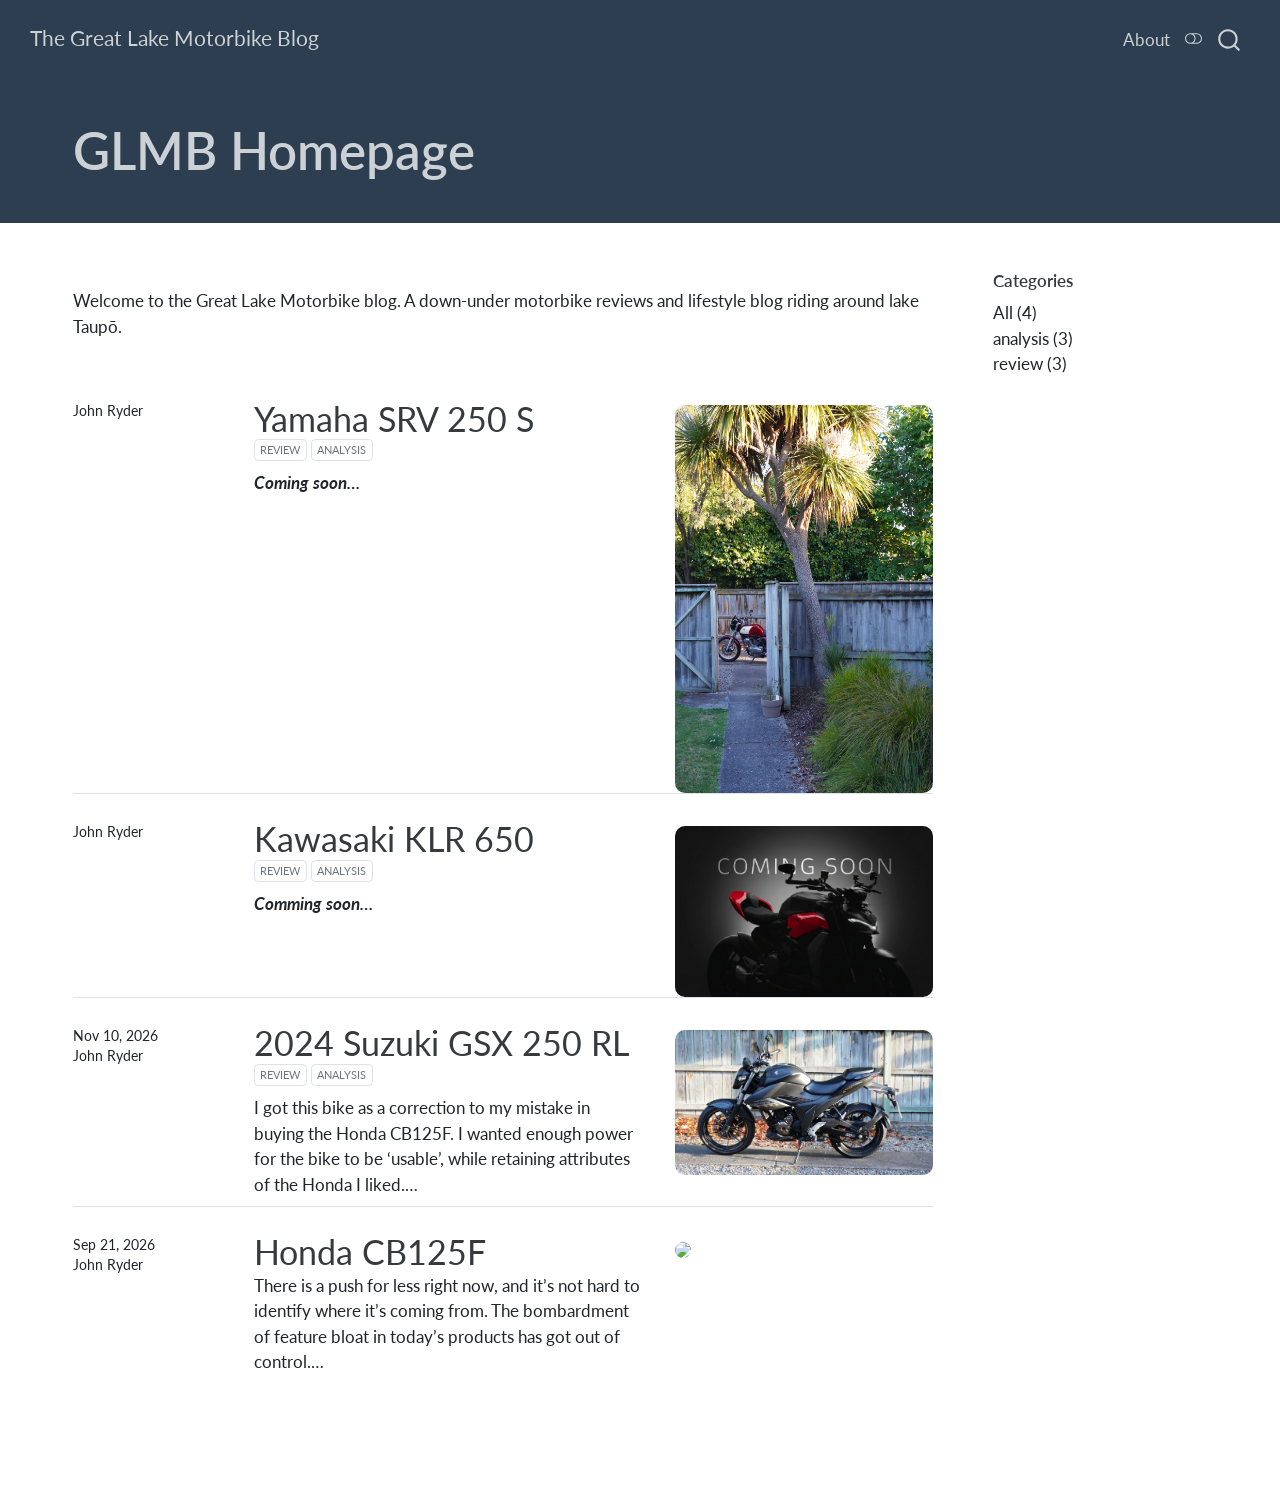
==== commit 154d1273: "Wed 11 Nov 2026 22:17:43 NZDT" ====
--- a/compiled_html_site/index.html
+++ b/compiled_html_site/index.html
@@ -2,7 +2,7 @@
 <html xmlns="http://www.w3.org/1999/xhtml" lang="en" xml:lang="en"><head>
 
 <meta charset="utf-8">
-<meta name="generator" content="quarto-1.11.9">
+<meta name="generator" content="quarto-1.9.38">
 
 <meta name="viewport" content="width=device-width, initial-scale=1.0, user-scalable=yes">
 
@@ -12,13 +12,10 @@
 /* Default styles provided by pandoc.
 ** See https://pandoc.org/MANUAL.html#variables-for-html for config info.
 */
+code{white-space: pre-wrap;}
 span.smallcaps{font-variant: small-caps;}
-div.columns{display: flex; gap: 1.5em;}
-div.column{flex: auto;}
-@media screen {
-div.columns{gap: min(4vw, 1.5em);}
-div.column{overflow-x: auto;}
-}
+div.columns{display: flex; gap: min(4vw, 1.5em);}
+div.column{flex: auto; overflow-x: auto;}
 div.hanging-indent{margin-left: 1.5em; text-indent: -1.5em;}
 ul.task-list{list-style: none;}
 ul.task-list li input[type="checkbox"] {
@@ -41,19 +38,18 @@
 <script src="site_libs/quarto-listing/quarto-listing.js"></script>
 <script src="site_libs/quarto-html/quarto.js" type="module"></script>
 <script src="site_libs/quarto-html/tabsets/tabsets.js" type="module"></script>
-<script src="site_libs/quarto-html/scrollable-regions/scrollable-regions.js" type="module"></script>
 <script src="site_libs/quarto-html/popper.min.js"></script>
 <script src="site_libs/quarto-html/tippy.umd.min.js"></script>
 <script src="site_libs/quarto-html/anchor.min.js"></script>
 <link href="site_libs/quarto-html/tippy.css" rel="stylesheet">
-<link href="site_libs/quarto-html/quarto-syntax-highlighting-63b5708e65d6cd79cd7618c58d0c21e7.css" rel="stylesheet" class="quarto-color-scheme" id="quarto-text-highlighting-styles">
-<link href="site_libs/quarto-html/quarto-syntax-highlighting-dark-447e42e69aaa9833c0ba1b986f430b20.css" rel="stylesheet" class="quarto-color-scheme quarto-color-alternate" id="quarto-text-highlighting-styles">
-<link href="site_libs/quarto-html/quarto-syntax-highlighting-63b5708e65d6cd79cd7618c58d0c21e7.css" rel="stylesheet" class="quarto-color-scheme-extra" id="quarto-text-highlighting-styles">
+<link href="site_libs/quarto-html/quarto-syntax-highlighting-15634bcf2e68342d4ad2dfa704d543f6.css" rel="stylesheet" class="quarto-color-scheme" id="quarto-text-highlighting-styles">
+<link href="site_libs/quarto-html/quarto-syntax-highlighting-dark-0a6b7249c26820e032cb0bd839ff02b1.css" rel="stylesheet" class="quarto-color-scheme quarto-color-alternate" id="quarto-text-highlighting-styles">
+<link href="site_libs/quarto-html/quarto-syntax-highlighting-15634bcf2e68342d4ad2dfa704d543f6.css" rel="stylesheet" class="quarto-color-scheme-extra" id="quarto-text-highlighting-styles">
 <script src="site_libs/bootstrap/bootstrap.min.js"></script>
 <link href="site_libs/bootstrap/bootstrap-icons.css" rel="stylesheet">
-<link href="site_libs/bootstrap/bootstrap-4528e7617473cb5f12e0a450038d2ed3.min.css" rel="stylesheet" append-hash="true" class="quarto-color-scheme" id="quarto-bootstrap" data-mode="light">
-<link href="site_libs/bootstrap/bootstrap-dark-ad3c2f2c62330d2ae5d227cef7ee82ed.min.css" rel="stylesheet" append-hash="true" class="quarto-color-scheme quarto-color-alternate" id="quarto-bootstrap" data-mode="dark">
-<link href="site_libs/bootstrap/bootstrap-4528e7617473cb5f12e0a450038d2ed3.min.css" rel="stylesheet" append-hash="true" class="quarto-color-scheme-extra" id="quarto-bootstrap" data-mode="light">
+<link href="site_libs/bootstrap/bootstrap-eb7bf75a496de9d447f5028c2d1a779f.min.css" rel="stylesheet" append-hash="true" class="quarto-color-scheme" id="quarto-bootstrap" data-mode="light">
+<link href="site_libs/bootstrap/bootstrap-dark-6a7d34fc6186ec67fb76ee2e6ba6d059.min.css" rel="stylesheet" append-hash="true" class="quarto-color-scheme quarto-color-alternate" id="quarto-bootstrap" data-mode="dark">
+<link href="site_libs/bootstrap/bootstrap-eb7bf75a496de9d447f5028c2d1a779f.min.css" rel="stylesheet" append-hash="true" class="quarto-color-scheme-extra" id="quarto-bootstrap" data-mode="light">
 <script id="quarto-search-options" type="application/json">{
   "location": "navbar",
   "copy-button": false,
@@ -103,11 +99,17 @@
       window['quarto-listing-loaded']();
     }
   });
+
+  window.addEventListener('hashchange',() => {
+    if (window['quarto-listing-loaded']) {
+      window['quarto-listing-loaded']();
+    }
+  })
   </script>
 <style>html{ scroll-behavior: smooth; }</style>
 
   <script src="https://cdnjs.cloudflare.com/polyfill/v3/polyfill.min.js?features=es6"></script>
-  <script defer="" src="https://cdn.jsdelivr.net/npm/mathjax@4/tex-chtml.js" type="text/javascript"></script>
+  <script defer="" src="https://cdn.jsdelivr.net/npm/mathjax@3/es5/tex-chtml-full.js" type="text/javascript"></script>
 
 <script type="text/javascript">
 const typesetMath = (el) => {
@@ -138,7 +140,7 @@
 
 <link rel="alternate" type="application/rss+xml" title="The Great Lake Motorbike Blog" href="index.xml" data-external="1"></head>
 
-<body class="nav-fixed quarto-light"><a id="quarto-skip-link" class="visually-hidden-focusable" href="#quarto-document-content">Skip to main content</a><script id="quarto-html-before-body" type="application/javascript">
+<body class="nav-fixed quarto-light"><script id="quarto-html-before-body" type="application/javascript">
     const toggleBodyColorMode = (bsSheetEl) => {
       const mode = bsSheetEl.getAttribute("data-mode");
       const bodyEl = window.document.querySelector("body");
@@ -161,7 +163,6 @@
       for (let i=0; i < toggles.length; i++) {
         const toggle = toggles[i];
         if (toggle) {
-          toggle.setAttribute("aria-checked", alternate ? "true" : "false");
           if (alternate) {
             toggle.classList.add("alternate");
           } else {
@@ -191,19 +192,13 @@
       manageTransitions('#quarto-margin-sidebar .nav-link', true);
       // Switch the toggles
       setColorSchemeToggle(alternate)
-    }
-    // Hack to workaround the fact that safari doesn't
-    // properly recolor the scrollbar when toggling (#1455).
-    // Not run on load: stylesheets are set before first paint there, and
-    // scrolling would undo the scroll to a URL fragment (#14973).
-    // The one pixel nudge keeps the reader where they were.
-    const refreshSafariScrollbar = () => {
+      // Hack to workaround the fact that safari doesn't
+      // properly recolor the scrollbar when toggling (#1455)
       if (navigator.userAgent.indexOf('Safari') > 0 && navigator.userAgent.indexOf('Chrome') == -1) {
         manageTransitions("body", false);
-        const scrollY = window.scrollY;
-        window.scrollTo(0, scrollY > 0 ? scrollY - 1 : 1);
+        window.scrollTo(0, 1);
         setTimeout(() => {
-          window.scrollTo(0, scrollY);
+          window.scrollTo(0, 0);
           manageTransitions("body", true);
         }, 40);
       }
@@ -297,7 +292,6 @@
       // Read the current dark / light value
       let toAlternate = !hasAlternateSentinel();
       toggleColorMode(toAlternate);
-      refreshSafariScrollbar();
       setStyleSentinel(toAlternate);
       toggleGiscusIfUsed(toAlternate, darkModeDefault);
       window.dispatchEvent(new Event('resize'));
@@ -312,14 +306,15 @@
 
 <div id="quarto-search-results"></div>
   <header id="quarto-header" class="headroom fixed-top quarto-banner">
-    <nav class="navbar navbar-expand-lg " data-bs-theme="dark" aria-label="Site">
+    <nav class="navbar navbar-expand-lg " data-bs-theme="dark">
       <div class="navbar-container container-fluid">
       <div class="navbar-brand-container mx-auto">
     <a class="navbar-brand" href="./index.html">
     <span class="navbar-title">The Great Lake Motorbike Blog</span>
     </a>
   </div>
-          <button class="navbar-toggler" type="button" data-bs-toggle="collapse" data-bs-target="#navbarCollapse" aria-controls="navbarCollapse" aria-expanded="false" aria-label="Toggle navigation" onclick="if (window.quartoToggleHeadroom) { window.quartoToggleHeadroom(); }">
+            <div id="quarto-search" class="" title="Search"></div>
+          <button class="navbar-toggler" type="button" data-bs-toggle="collapse" data-bs-target="#navbarCollapse" aria-controls="navbarCollapse" role="menu" aria-expanded="false" aria-label="Toggle navigation" onclick="if (window.quartoToggleHeadroom) { window.quartoToggleHeadroom(); }">
   <span class="navbar-toggler-icon"></span>
 </button>
           <div class="collapse navbar-collapse" id="navbarCollapse">
@@ -331,9 +326,8 @@
 </ul>
           </div> <!-- /navcollapse -->
             <div class="quarto-navbar-tools">
-  <button type="button" role="switch" aria-checked="false" class="quarto-color-scheme-toggle quarto-navigation-tool  px-1" onclick="window.quartoToggleColorScheme(); return false;" title="Toggle dark mode" aria-label="Toggle dark mode"><i class="bi"></i></button>
-</div>
-            <div id="quarto-search" class="" title="Search"></div>
+  <a href="" class="quarto-color-scheme-toggle quarto-navigation-tool  px-1" onclick="window.quartoToggleColorScheme(); return false;" title="Toggle dark mode"><i class="bi"></i></a>
+</div>
       </div> <!-- /container-fluid -->
     </nav>
 </header>
@@ -359,9 +353,9 @@
 <!-- margin-sidebar -->
     <div id="quarto-margin-sidebar" class="sidebar margin-sidebar">
         
-    <h5 class="quarto-listing-category-title">Categories</h5><div class="quarto-listing-category category-default"><div class="category" data-category="">All <span class="quarto-category-count">(4)</span></div><div class="category" data-category="YW5hbHlzaXM=">analysis <span class="quarto-category-count">(3)</span></div><div class="category" data-category="Y29tbXV0ZXI=">commuter <span class="quarto-category-count">(1)</span></div><div class="category" data-category="cmV2aWV3">review <span class="quarto-category-count">(4)</span></div><div class="category" data-category="dHJlbmRpbmc=">trending <span class="quarto-category-count">(1)</span></div></div></div>
+    <h5 class="quarto-listing-category-title">Categories</h5><div class="quarto-listing-category category-default"><div class="category" data-category="">All <span class="quarto-category-count">(4)</span></div><div class="category" data-category="YW5hbHlzaXM=">analysis <span class="quarto-category-count">(3)</span></div><div class="category" data-category="cmV2aWV3">review <span class="quarto-category-count">(3)</span></div></div></div>
 <!-- main -->
-<main class="content quarto-banner-title-block column-page-left" id="quarto-document-content" tabindex="-1">
+<main class="content quarto-banner-title-block column-page-left" id="quarto-document-content">
 
 
 
@@ -377,15 +371,15 @@
 
 <div class="quarto-listing quarto-listing-container-default" id="listing-listing">
 <div class="list quarto-listing-default">
-<div class="quarto-post image-right" data-index="0" data-categories="cmV2aWV3JTJDYW5hbHlzaXM=" data-listing-file-modified-sort="1794185981923" data-listing-reading-time-sort="1" data-listing-word-count-sort="9">
-<div class="thumbnail"><a href="./posts/1993_Yamaha_SRV250S/index.html" class="no-external-icon">
+<div class="quarto-post image-right" data-index="0" data-categories="cmV2aWV3JTJDYW5hbHlzaXM=" data-listing-file-modified-sort="1794128907688" data-listing-reading-time-sort="1" data-listing-word-count-sort="9">
+<div class="thumbnail"><a href="./posts/1993_Yamaha_SRV250S/index.html" class="no-external">
 
 <img loading="lazy" src="./images/DSC03877.JPEG" class="thumbnail-image">
 
 </a></div>
 <div class="body">
 <h3 class="no-anchor listing-title">
-<a href="./posts/1993_Yamaha_SRV250S/index.html" class="no-external-icon">Yamaha SRV 250 S</a>
+<a href="./posts/1993_Yamaha_SRV250S/index.html" class="no-external">Yamaha SRV 250 S</a>
 </h3>
 <div class="listing-categories">
 
@@ -394,29 +388,27 @@
 <div class="listing-category" onclick="window.quartoListingCategory('YW5hbHlzaXM='); return false;">analysis</div>
 
 </div>
-<div class="listing-description">
-<a href="./posts/1993_Yamaha_SRV250S/index.html" class="no-external-icon">
+<div class="delink listing-description"><a href="./posts/1993_Yamaha_SRV250S/index.html" class="no-external">
 <strong><em>Coming soon…</em></strong>
-</a>
-</div>
+</a></div>
 </div>
 <div class="metadata">
-<a href="./posts/1993_Yamaha_SRV250S/index.html" class="no-external-icon">
+<a href="./posts/1993_Yamaha_SRV250S/index.html" class="no-external">
 <div class="listing-author">
 John Ryder
 </div>
 </a>
 </div>
 </div>
-<div class="quarto-post image-right" data-index="1" data-categories="cmV2aWV3JTJDYW5hbHlzaXM=" data-listing-file-modified-sort="1794185981923" data-listing-reading-time-sort="1" data-listing-word-count-sort="74">
-<div class="thumbnail"><a href="./posts/kawasaki_klr_650/index.html" class="no-external-icon">
+<div class="quarto-post image-right" data-index="1" data-categories="cmV2aWV3JTJDYW5hbHlzaXM=" data-listing-file-modified-sort="1794127589500" data-listing-reading-time-sort="1" data-listing-word-count-sort="74">
+<div class="thumbnail"><a href="./posts/kawasaki_klr_650/index.html" class="no-external">
 
 <img loading="lazy" src="./images/coming_soon.jpeg" class="thumbnail-image">
 
 </a></div>
 <div class="body">
 <h3 class="no-anchor listing-title">
-<a href="./posts/kawasaki_klr_650/index.html" class="no-external-icon">Kawasaki KLR 650</a>
+<a href="./posts/kawasaki_klr_650/index.html" class="no-external">Kawasaki KLR 650</a>
 </h3>
 <div class="listing-categories">
 
@@ -425,29 +417,27 @@
 <div class="listing-category" onclick="window.quartoListingCategory('YW5hbHlzaXM='); return false;">analysis</div>
 
 </div>
-<div class="listing-description">
-<a href="./posts/kawasaki_klr_650/index.html" class="no-external-icon">
+<div class="delink listing-description"><a href="./posts/kawasaki_klr_650/index.html" class="no-external">
 <strong><em>Comming soon…</em></strong>
-</a>
-</div>
+</a></div>
 </div>
 <div class="metadata">
-<a href="./posts/kawasaki_klr_650/index.html" class="no-external-icon">
+<a href="./posts/kawasaki_klr_650/index.html" class="no-external">
 <div class="listing-author">
 John Ryder
 </div>
 </a>
 </div>
 </div>
-<div class="quarto-post image-right" data-index="2" data-categories="cmV2aWV3JTJDYW5hbHlzaXM=" data-listing-date-sort="1794222000000" data-listing-file-modified-sort="1794306339200" data-listing-date-modified-sort="NaN" data-listing-reading-time-sort="5" data-listing-word-count-sort="878">
-<div class="thumbnail"><a href="./posts/suzuki_gixxer_250/index.html" class="no-external-icon">
+<div class="quarto-post image-right" data-index="2" data-categories="cmV2aWV3JTJDYW5hbHlzaXM=" data-listing-date-sort="1794222000000" data-listing-file-modified-sort="1794388637799" data-listing-date-modified-sort="NaN" data-listing-reading-time-sort="5" data-listing-word-count-sort="960">
+<div class="thumbnail"><a href="./posts/suzuki_gixxer_250/index.html" class="no-external">
 
 <img loading="lazy" src="./images/DSC03851.JPEG" class="thumbnail-image">
 
 </a></div>
 <div class="body">
 <h3 class="no-anchor listing-title">
-<a href="./posts/suzuki_gixxer_250/index.html" class="no-external-icon">2024 Suzuki GSX 250 RL</a>
+<a href="./posts/suzuki_gixxer_250/index.html" class="no-external">2024 Suzuki GSX 250 RL</a>
 </h3>
 <div class="listing-categories">
 
@@ -456,14 +446,12 @@
 <div class="listing-category" onclick="window.quartoListingCategory('YW5hbHlzaXM='); return false;">analysis</div>
 
 </div>
-<div class="listing-description">
-<a href="./posts/suzuki_gixxer_250/index.html" class="no-external-icon">
+<div class="delink listing-description"><a href="./posts/suzuki_gixxer_250/index.html" class="no-external">
 I got this bike as a correction to my mistake in buying the Honda CB125F. I wanted enough power for the bike to be ‘usable’, while retaining attributes of the Honda I liked.…
-</a>
-</div>
+</a></div>
 </div>
 <div class="metadata">
-<a href="./posts/suzuki_gixxer_250/index.html" class="no-external-icon">
+<a href="./posts/suzuki_gixxer_250/index.html" class="no-external">
 <div class="listing-date">
 Nov 10, 2026
 </div>
@@ -473,33 +461,22 @@
 </a>
 </div>
 </div>
-<div class="quarto-post image-right" data-index="3" data-categories="cmV2aWV3JTJDY29tbXV0ZXIlMkN0cmVuZGluZw==" data-listing-date-sort="1789905600000" data-listing-file-modified-sort="1794035997322" data-listing-date-modified-sort="NaN" data-listing-reading-time-sort="6" data-listing-word-count-sort="1064">
-<div class="thumbnail"><a href="./posts/honda_cb125f/index.html" class="no-external-icon">
+<div class="quarto-post image-right" data-index="3" data-listing-date-sort="1789905600000" data-listing-file-modified-sort="1794387866125" data-listing-date-modified-sort="NaN" data-listing-reading-time-sort="6" data-listing-word-count-sort="1064">
+<div class="thumbnail"><a href="./posts/honda_cb125f/index.html" class="no-external">
 
 <img loading="lazy" src="./images/DSC03115.JPG" class="thumbnail-image">
 
 </a></div>
 <div class="body">
 <h3 class="no-anchor listing-title">
-<a href="./posts/honda_cb125f/index.html" class="no-external-icon">Honda CB125F</a>
+<a href="./posts/honda_cb125f/index.html" class="no-external">Honda CB125F</a>
 </h3>
-<div class="listing-categories">
-
-<div class="listing-category" onclick="window.quartoListingCategory('cmV2aWV3'); return false;">review</div>
-
-<div class="listing-category" onclick="window.quartoListingCategory('Y29tbXV0ZXI='); return false;">commuter</div>
-
-<div class="listing-category" onclick="window.quartoListingCategory('dHJlbmRpbmc='); return false;">trending</div>
-
-</div>
-<div class="listing-description">
-<a href="./posts/honda_cb125f/index.html" class="no-external-icon">
+<div class="delink listing-description"><a href="./posts/honda_cb125f/index.html" class="no-external">
 There is a push for less right now, and it’s not hard to identify where it’s coming from. The bombardment of feature bloat in today’s products has got out of control.…
-</a>
-</div>
+</a></div>
 </div>
 <div class="metadata">
-<a href="./posts/honda_cb125f/index.html" class="no-external-icon">
+<a href="./posts/honda_cb125f/index.html" class="no-external">
 <div class="listing-date">
 Sep 21, 2026
 </div>
@@ -517,50 +494,15 @@
   window.document.addEventListener("DOMContentLoaded", function (event) {
     // Ensure there is a toggle, if there isn't float one in the top right
     if (window.document.querySelector('.quarto-color-scheme-toggle') === null) {
-      const toggle = window.document.createElement('button');
-      toggle.type = "button";
-      toggle.setAttribute("role", "switch");
-      toggle.setAttribute("aria-checked", "false");
-      toggle.classList.add('top-right');
-      toggle.classList.add('quarto-color-scheme-toggle');
-      toggle.setAttribute("aria-label", "Toggle dark mode");
-      toggle.onclick = function() { try { window.quartoToggleColorScheme(); } catch {} return false; };
+      const a = window.document.createElement('a');
+      a.classList.add('top-right');
+      a.classList.add('quarto-color-scheme-toggle');
+      a.href = "";
+      a.onclick = function() { try { window.quartoToggleColorScheme(); } catch {} return false; };
       const i = window.document.createElement("i");
       i.classList.add('bi');
-      toggle.appendChild(i);
-      // Put the toggle in a landmark of its own, so that landmark navigation
-      // can reach it.
-      //
-      // The container is always a fresh direct child of body, and the toggle is
-      // never moved into page furniture that the theme or the author controls.
-      // The toggle is positioned against the page, so any ancestor that
-      // establishes a containing block captures it: a positioned element or a
-      // grid for position: absolute, and transform, filter, will-change or
-      // contain for position: fixed. A direct child of body has none of these
-      // to inherit, and the shift when one appears is silent and visual.
-      //
-      // ARIA says a document should have at most one banner, and axe reports a
-      // duplicate whether or not the banners carry distinct labels. So use a
-      // header when the page has no banner yet, and a named region otherwise.
-      //
-      // A header is a banner wherever it sits, unless it is inside sectioning
-      // content, so this cannot just look at the children of body: a custom
-      // page layout wraps the title block header in a plain div. An explicit
-      // role="banner" always counts.
-      const sectioning = 'article, aside, main, nav, section, [role="article"], [role="complementary"], [role="main"], [role="navigation"], [role="region"]';
-      const hasBanner = Array.from(
-        window.document.querySelectorAll('header:not([role]), [role="banner"]')
-      ).some(function(el) {
-        return el.hasAttribute("role") || el.closest(sectioning) === null;
-      });
-      const container = window.document.createElement(hasBanner ? "div" : "header");
-      if (hasBanner) {
-        container.setAttribute("role", "region");
-        container.setAttribute("aria-label", "Toggle dark mode");
-      }
-      container.classList.add('quarto-color-scheme-toggle-container');
-      container.appendChild(toggle);
-      window.document.body.appendChild(container);
+      a.appendChild(i);
+      window.document.body.appendChild(a);
     }
     setColorSchemeToggle(hasAlternateSentinel())
     const icon = "";
@@ -639,8 +581,7 @@
           return filterRegex.test(href) || localhostRegex.test(href) || mailtoRegex.test(href);
       }
       // Inspect non-navigation links and adorn them if external
-      window.quartoDecorateExternalLinks = function (root) {
-     var links = (root || window.document).querySelectorAll('a[href]:not(.nav-link):not(.navbar-brand):not(.toc-action):not(.sidebar-link):not(.sidebar-item-toggle):not(.pagination-link):not(.no-external):not([aria-hidden]):not(.dropdown-item):not(.quarto-navigation-tool):not(.about-link)');
+     var links = window.document.querySelectorAll('a[href]:not(.nav-link):not(.navbar-brand):not(.toc-action):not(.sidebar-link):not(.sidebar-item-toggle):not(.pagination-link):not(.no-external):not([aria-hidden]):not(.dropdown-item):not(.quarto-navigation-tool):not(.about-link)');
       for (var i=0; i<links.length; i++) {
         const link = links[i];
         if (!isInternal(link.href)) {
@@ -649,69 +590,8 @@
           if (link.dataset.originalHref !== undefined) {
             link.href = link.dataset.originalHref;
           }
-          if (!link.classList.contains('no-external-icon')) {
-          }
-        }
-      }
-      };
-      window.quartoDecorateExternalLinks(window.document);
-    // Esc closes the popup (WCAG 1.4.13) and focus leaving both trigger and
-    // popup closes it (WCAG 2.4.11); tippy handles neither for interactive popups.
-    const hideOnEscAndFocusOut = {
-      name: 'hideOnEscAndFocusOut',
-      defaultValue: true,
-      fn(instance) {
-        const dismiss = () => {
-          // A show scheduled by the trigger delay would otherwise reopen it
-          instance.clearDelayTimeouts();
-          instance.hide();
-        };
-        const onKeyDown = (event) => {
-          if (event.key !== 'Escape') {
-            return;
-          }
-          // Keep Esc from also reaching page handlers (e.g. reveal.js overview),
-          // except an open reveal.js slide menu, which Esc should close too.
-          // The menu handles keys only when its keyboard option is on.
-          const menuHandlesEsc = window.Reveal?.getPlugin?.('menu')?.isOpen() &&
-            window.Reveal.getConfig().menu?.keyboard !== false;
-          if (!menuHandlesEsc) {
-            event.stopPropagation();
-          }
-          if (instance.popper.contains(window.document.activeElement)) {
-            // Disabled while refocusing so the focus trigger does not reopen it
-            instance.disable();
-            instance.reference.focus();
-            instance.enable();
-          }
-          dismiss();
-        };
-        const onFocusOut = (event) => {
-          const target = event.relatedTarget;
-          if (target && !instance.reference.contains(target) &&
-              !instance.popper.contains(target)) {
-            dismiss();
-          }
-        };
-        // On the trigger too: a click trigger (code-annotations: select) has no
-        // blur handling. Attached for the instance's lifetime so leaving the
-        // trigger also cancels a show still pending on the trigger delay.
-        instance.reference.addEventListener('focusout', onFocusOut);
-        return {
-          onShow() {
-            window.document.addEventListener('keydown', onKeyDown, true);
-            instance.popper.addEventListener('focusout', onFocusOut);
-          },
-          onHide() {
-            window.document.removeEventListener('keydown', onKeyDown, true);
-            instance.popper.removeEventListener('focusout', onFocusOut);
-          },
-          onDestroy() {
-            instance.reference.removeEventListener('focusout', onFocusOut);
-          },
-        };
-      },
-    };
+        }
+      }
     function tippyHover(el, contentFn, onTriggerFn, onUntriggerFn) {
       const config = {
         allowHTML: true,
@@ -725,7 +605,6 @@
         interactiveBorder: 10,
         theme: 'quarto',
         placement: 'bottom-start',
-        plugins: [hideOnEscAndFocusOut],
       };
       if (contentFn) {
         config.content = contentFn;
@@ -888,54 +767,44 @@
           const lineIds = lines.map((line) => {
             return targetCell + "-" + line;
           })
-          // Each band is positioned against its own containing block, which is
-          // not the offsetParent of the lines, so place it from client rects.
-          const placeBand = (band, firstEl, lastEl, codeBlock) => {
-            const container = band.offsetParent;
-            if (container === null) {
-              return;
+          let top = null;
+          let height = null;
+          let parent = null;
+          if (lineIds.length > 0) {
+              //compute the position of the single el (top and bottom and make a div)
+              const el = window.document.getElementById(lineIds[0]);
+              top = el.offsetTop;
+              height = el.offsetHeight;
+              parent = el.parentElement.parentElement;
+            if (lineIds.length > 1) {
+              const lastEl = window.document.getElementById(lineIds[lineIds.length - 1]);
+              const bottom = lastEl.offsetTop + lastEl.offsetHeight;
+              height = bottom - top;
             }
-            const containerRect = container.getBoundingClientRect();
-            // Reveal.js scales slides with a transform, so convert client
-            // pixels back to the CSS pixels of the container.
-            const scale = containerRect.height / container.offsetHeight || 1;
-            const firstRect = firstEl.getBoundingClientRect();
-            const lastRect = lastEl.getBoundingClientRect();
-            const top = (firstRect.top - containerRect.top) / scale - container.clientTop + container.scrollTop;
-            const height = (lastRect.bottom - firstRect.top) / scale;
-            band.style.top = top - 2 + "px";
-            band.style.height = height + 4 + "px";
-            if (codeBlock) {
-              // Without the copy button wrapper, the containing block is wider
-              // than the code block, so span the code block explicitly.
-              const blockRect = codeBlock.getBoundingClientRect();
-              band.style.left = (blockRect.left - containerRect.left) / scale - container.clientLeft + container.scrollLeft + "px";
-              band.style.width = blockRect.width / scale + "px";
+            if (top !== null && height !== null && parent !== null) {
+              // cook up a div (if necessary) and position it 
+              let div = window.document.getElementById("code-annotation-line-highlight");
+              if (div === null) {
+                div = window.document.createElement("div");
+                div.setAttribute("id", "code-annotation-line-highlight");
+                div.style.position = 'absolute';
+                parent.appendChild(div);
+              }
+              div.style.top = top - 2 + "px";
+              div.style.height = height + 4 + "px";
+              div.style.left = 0;
+              let gutterDiv = window.document.getElementById("code-annotation-line-highlight-gutter");
+              if (gutterDiv === null) {
+                gutterDiv = window.document.createElement("div");
+                gutterDiv.setAttribute("id", "code-annotation-line-highlight-gutter");
+                gutterDiv.style.position = 'absolute';
+                const codeCell = window.document.getElementById(targetCell);
+                const gutter = codeCell.querySelector('.code-annotation-gutter');
+                gutter.appendChild(gutterDiv);
+              }
+              gutterDiv.style.top = top - 2 + "px";
+              gutterDiv.style.height = height + 4 + "px";
             }
-          };
-          if (lineIds.length > 0) {
-            const el = window.document.getElementById(lineIds[0]);
-            const lastEl = window.document.getElementById(lineIds[lineIds.length - 1]);
-            const parent = el.parentElement.parentElement;
-            // cook up a div (if necessary) and position it
-            let div = window.document.getElementById("code-annotation-line-highlight");
-            if (div === null) {
-              div = window.document.createElement("div");
-              div.setAttribute("id", "code-annotation-line-highlight");
-              div.style.position = 'absolute';
-              parent.appendChild(div);
-            }
-            placeBand(div, el, lastEl, parent.closest("div.sourceCode") || parent);
-            let gutterDiv = window.document.getElementById("code-annotation-line-highlight-gutter");
-            if (gutterDiv === null) {
-              gutterDiv = window.document.createElement("div");
-              gutterDiv.setAttribute("id", "code-annotation-line-highlight-gutter");
-              gutterDiv.style.position = 'absolute';
-              const codeCell = window.document.getElementById(targetCell);
-              const gutter = codeCell.querySelector('.code-annotation-gutter');
-              gutter.appendChild(gutterDiv);
-            }
-            placeBand(gutterDiv, el, lastEl);
             selectedAnnoteEl = annoteEl;
           }
         };
@@ -1034,9 +903,6 @@
     }
   });
   </script>
-  <script type="application/javascript">
-  window.quartoScrollableRegionsLabels = {"code":"Scrollable code","output":"Scrollable output"};
-  </script>
 </div> <!-- /content -->
 
 
--- a/compiled_html_site/site_libs/quarto-html/quarto-syntax-highlighting-15634bcf2e68342d4ad2dfa704d543f6.css
+++ b/compiled_html_site/site_libs/quarto-html/quarto-syntax-highlighting-15634bcf2e68342d4ad2dfa704d543f6.css
@@ -0,0 +1,236 @@
+/* quarto syntax highlight colors */
+:root {
+  --quarto-hl-ot-color: #003B4F;
+  --quarto-hl-at-color: #657422;
+  --quarto-hl-ss-color: #20794D;
+  --quarto-hl-an-color: #5E5E5E;
+  --quarto-hl-fu-color: #4758AB;
+  --quarto-hl-st-color: #20794D;
+  --quarto-hl-cf-color: #003B4F;
+  --quarto-hl-op-color: #5E5E5E;
+  --quarto-hl-er-color: #AD0000;
+  --quarto-hl-bn-color: #AD0000;
+  --quarto-hl-al-color: #AD0000;
+  --quarto-hl-va-color: #111111;
+  --quarto-hl-bu-color: inherit;
+  --quarto-hl-ex-color: inherit;
+  --quarto-hl-pp-color: #AD0000;
+  --quarto-hl-in-color: #5E5E5E;
+  --quarto-hl-vs-color: #20794D;
+  --quarto-hl-wa-color: #5E5E5E;
+  --quarto-hl-do-color: #5E5E5E;
+  --quarto-hl-im-color: #00769E;
+  --quarto-hl-ch-color: #20794D;
+  --quarto-hl-dt-color: #AD0000;
+  --quarto-hl-fl-color: #AD0000;
+  --quarto-hl-co-color: #5E5E5E;
+  --quarto-hl-cv-color: #5E5E5E;
+  --quarto-hl-cn-color: #8f5902;
+  --quarto-hl-sc-color: #5E5E5E;
+  --quarto-hl-dv-color: #AD0000;
+  --quarto-hl-kw-color: #003B4F;
+}
+
+/* other quarto variables */
+:root {
+  --quarto-font-monospace: SFMono-Regular, Menlo, Monaco, Consolas, "Liberation Mono", "Courier New", monospace;
+}
+
+/* syntax highlight based on Pandoc's rules */
+pre > code.sourceCode > span {
+  color: #003B4F;
+}
+
+code.sourceCode > span {
+  color: #003B4F;
+}
+
+div.sourceCode,
+div.sourceCode pre.sourceCode {
+  color: #003B4F;
+}
+
+/* Normal */
+code span {
+  color: #003B4F;
+}
+
+/* Alert */
+code span.al {
+  color: #AD0000;
+  font-style: inherit;
+}
+
+/* Annotation */
+code span.an {
+  color: #5E5E5E;
+  font-style: inherit;
+}
+
+/* Attribute */
+code span.at {
+  color: #657422;
+  font-style: inherit;
+}
+
+/* BaseN */
+code span.bn {
+  color: #AD0000;
+  font-style: inherit;
+}
+
+/* BuiltIn */
+code span.bu {
+  font-style: inherit;
+}
+
+/* ControlFlow */
+code span.cf {
+  color: #003B4F;
+  font-weight: bold;
+  font-style: inherit;
+}
+
+/* Char */
+code span.ch {
+  color: #20794D;
+  font-style: inherit;
+}
+
+/* Constant */
+code span.cn {
+  color: #8f5902;
+  font-style: inherit;
+}
+
+/* Comment */
+code span.co {
+  color: #5E5E5E;
+  font-style: inherit;
+}
+
+/* CommentVar */
+code span.cv {
+  color: #5E5E5E;
+  font-style: italic;
+}
+
+/* Documentation */
+code span.do {
+  color: #5E5E5E;
+  font-style: italic;
+}
+
+/* DataType */
+code span.dt {
+  color: #AD0000;
+  font-style: inherit;
+}
+
+/* DecVal */
+code span.dv {
+  color: #AD0000;
+  font-style: inherit;
+}
+
+/* Error */
+code span.er {
+  color: #AD0000;
+  font-style: inherit;
+}
+
+/* Extension */
+code span.ex {
+  font-style: inherit;
+}
+
+/* Float */
+code span.fl {
+  color: #AD0000;
+  font-style: inherit;
+}
+
+/* Function */
+code span.fu {
+  color: #4758AB;
+  font-style: inherit;
+}
+
+/* Import */
+code span.im {
+  color: #00769E;
+  font-style: inherit;
+}
+
+/* Information */
+code span.in {
+  color: #5E5E5E;
+  font-style: inherit;
+}
+
+/* Keyword */
+code span.kw {
+  color: #003B4F;
+  font-weight: bold;
+  font-style: inherit;
+}
+
+/* Operator */
+code span.op {
+  color: #5E5E5E;
+  font-style: inherit;
+}
+
+/* Other */
+code span.ot {
+  color: #003B4F;
+  font-style: inherit;
+}
+
+/* Preprocessor */
+code span.pp {
+  color: #AD0000;
+  font-style: inherit;
+}
+
+/* SpecialChar */
+code span.sc {
+  color: #5E5E5E;
+  font-style: inherit;
+}
+
+/* SpecialString */
+code span.ss {
+  color: #20794D;
+  font-style: inherit;
+}
+
+/* String */
+code span.st {
+  color: #20794D;
+  font-style: inherit;
+}
+
+/* Variable */
+code span.va {
+  color: #111111;
+  font-style: inherit;
+}
+
+/* VerbatimString */
+code span.vs {
+  color: #20794D;
+  font-style: inherit;
+}
+
+/* Warning */
+code span.wa {
+  color: #5E5E5E;
+  font-style: italic;
+}
+
+.prevent-inlining {
+  content: "</";
+}
+
+/*# sourceMappingURL=f23921c56f73e400b49028c9186a1aa0.css.map */
--- a/compiled_html_site/site_libs/quarto-html/quarto-syntax-highlighting-dark-0a6b7249c26820e032cb0bd839ff02b1.css
+++ b/compiled_html_site/site_libs/quarto-html/quarto-syntax-highlighting-dark-0a6b7249c26820e032cb0bd839ff02b1.css
@@ -0,0 +1,219 @@
+/* quarto syntax highlight colors */
+:root {
+  --quarto-hl-al-color: #f07178;
+  --quarto-hl-an-color: #d4d0ab;
+  --quarto-hl-at-color: #00e0e0;
+  --quarto-hl-bn-color: #d4d0ab;
+  --quarto-hl-bu-color: #abe338;
+  --quarto-hl-ch-color: #abe338;
+  --quarto-hl-co-color: #f8f8f2;
+  --quarto-hl-cv-color: #ffd700;
+  --quarto-hl-cn-color: #ffd700;
+  --quarto-hl-cf-color: #ffa07a;
+  --quarto-hl-dt-color: #ffa07a;
+  --quarto-hl-dv-color: #d4d0ab;
+  --quarto-hl-do-color: #f8f8f2;
+  --quarto-hl-er-color: #f07178;
+  --quarto-hl-ex-color: #00e0e0;
+  --quarto-hl-fl-color: #d4d0ab;
+  --quarto-hl-fu-color: #ffa07a;
+  --quarto-hl-im-color: #abe338;
+  --quarto-hl-in-color: #d4d0ab;
+  --quarto-hl-kw-color: #ffa07a;
+  --quarto-hl-op-color: #ffa07a;
+  --quarto-hl-ot-color: #00e0e0;
+  --quarto-hl-pp-color: #dcc6e0;
+  --quarto-hl-re-color: #00e0e0;
+  --quarto-hl-sc-color: #abe338;
+  --quarto-hl-ss-color: #abe338;
+  --quarto-hl-st-color: #abe338;
+  --quarto-hl-va-color: #00e0e0;
+  --quarto-hl-vs-color: #abe338;
+  --quarto-hl-wa-color: #dcc6e0;
+}
+
+/* other quarto variables */
+:root {
+  --quarto-font-monospace: SFMono-Regular, Menlo, Monaco, Consolas, "Liberation Mono", "Courier New", monospace;
+}
+
+/* syntax highlight based on Pandoc's rules */
+pre > code.sourceCode > span {
+  color: #f8f8f2;
+}
+
+code.sourceCode > span {
+  color: #f8f8f2;
+}
+
+div.sourceCode,
+div.sourceCode pre.sourceCode {
+  color: #f8f8f2;
+}
+
+/* Normal */
+code span {
+  color: #f8f8f2;
+}
+
+/* Alert */
+code span.al {
+  color: #f07178;
+}
+
+/* Annotation */
+code span.an {
+  color: #d4d0ab;
+}
+
+/* Attribute */
+code span.at {
+  color: #00e0e0;
+}
+
+/* BaseN */
+code span.bn {
+  color: #d4d0ab;
+}
+
+/* BuiltIn */
+code span.bu {
+  color: #abe338;
+}
+
+/* ControlFlow */
+code span.cf {
+  font-weight: bold;
+  color: #ffa07a;
+}
+
+/* Char */
+code span.ch {
+  color: #abe338;
+}
+
+/* Constant */
+code span.cn {
+  color: #ffd700;
+}
+
+/* Comment */
+code span.co {
+  font-style: italic;
+  color: #f8f8f2;
+}
+
+/* CommentVar */
+code span.cv {
+  color: #ffd700;
+}
+
+/* Documentation */
+code span.do {
+  color: #f8f8f2;
+}
+
+/* DataType */
+code span.dt {
+  color: #ffa07a;
+}
+
+/* DecVal */
+code span.dv {
+  color: #d4d0ab;
+}
+
+/* Error */
+code span.er {
+  color: #f07178;
+  text-decoration: underline;
+}
+
+/* Extension */
+code span.ex {
+  font-weight: bold;
+  color: #00e0e0;
+}
+
+/* Float */
+code span.fl {
+  color: #d4d0ab;
+}
+
+/* Function */
+code span.fu {
+  color: #ffa07a;
+}
+
+/* Import */
+code span.im {
+  color: #abe338;
+}
+
+/* Information */
+code span.in {
+  color: #d4d0ab;
+}
+
+/* Keyword */
+code span.kw {
+  font-weight: bold;
+  color: #ffa07a;
+}
+
+/* Operator */
+code span.op {
+  color: #ffa07a;
+}
+
+/* Other */
+code span.ot {
+  color: #00e0e0;
+}
+
+/* Preprocessor */
+code span.pp {
+  color: #dcc6e0;
+}
+
+/* RegionMarker */
+code span.re {
+  background-color: #f8f8f2;
+  color: #00e0e0;
+}
+
+/* SpecialChar */
+code span.sc {
+  color: #abe338;
+}
+
+/* SpecialString */
+code span.ss {
+  color: #abe338;
+}
+
+/* String */
+code span.st {
+  color: #abe338;
+}
+
+/* Variable */
+code span.va {
+  color: #00e0e0;
+}
+
+/* VerbatimString */
+code span.vs {
+  color: #abe338;
+}
+
+/* Warning */
+code span.wa {
+  color: #dcc6e0;
+}
+
+.prevent-inlining {
+  content: "</";
+}
+
+/*# sourceMappingURL=175367c052bafc98bd680af3479823f0.css.map */
--- a/compiled_html_site/site_libs/quarto-html/quarto-syntax-highlighting-15634bcf2e68342d4ad2dfa704d543f6.css
+++ b/compiled_html_site/site_libs/quarto-html/quarto-syntax-highlighting-15634bcf2e68342d4ad2dfa704d543f6.css
@@ -0,0 +1,236 @@
+/* quarto syntax highlight colors */
+:root {
+  --quarto-hl-ot-color: #003B4F;
+  --quarto-hl-at-color: #657422;
+  --quarto-hl-ss-color: #20794D;
+  --quarto-hl-an-color: #5E5E5E;
+  --quarto-hl-fu-color: #4758AB;
+  --quarto-hl-st-color: #20794D;
+  --quarto-hl-cf-color: #003B4F;
+  --quarto-hl-op-color: #5E5E5E;
+  --quarto-hl-er-color: #AD0000;
+  --quarto-hl-bn-color: #AD0000;
+  --quarto-hl-al-color: #AD0000;
+  --quarto-hl-va-color: #111111;
+  --quarto-hl-bu-color: inherit;
+  --quarto-hl-ex-color: inherit;
+  --quarto-hl-pp-color: #AD0000;
+  --quarto-hl-in-color: #5E5E5E;
+  --quarto-hl-vs-color: #20794D;
+  --quarto-hl-wa-color: #5E5E5E;
+  --quarto-hl-do-color: #5E5E5E;
+  --quarto-hl-im-color: #00769E;
+  --quarto-hl-ch-color: #20794D;
+  --quarto-hl-dt-color: #AD0000;
+  --quarto-hl-fl-color: #AD0000;
+  --quarto-hl-co-color: #5E5E5E;
+  --quarto-hl-cv-color: #5E5E5E;
+  --quarto-hl-cn-color: #8f5902;
+  --quarto-hl-sc-color: #5E5E5E;
+  --quarto-hl-dv-color: #AD0000;
+  --quarto-hl-kw-color: #003B4F;
+}
+
+/* other quarto variables */
+:root {
+  --quarto-font-monospace: SFMono-Regular, Menlo, Monaco, Consolas, "Liberation Mono", "Courier New", monospace;
+}
+
+/* syntax highlight based on Pandoc's rules */
+pre > code.sourceCode > span {
+  color: #003B4F;
+}
+
+code.sourceCode > span {
+  color: #003B4F;
+}
+
+div.sourceCode,
+div.sourceCode pre.sourceCode {
+  color: #003B4F;
+}
+
+/* Normal */
+code span {
+  color: #003B4F;
+}
+
+/* Alert */
+code span.al {
+  color: #AD0000;
+  font-style: inherit;
+}
+
+/* Annotation */
+code span.an {
+  color: #5E5E5E;
+  font-style: inherit;
+}
+
+/* Attribute */
+code span.at {
+  color: #657422;
+  font-style: inherit;
+}
+
+/* BaseN */
+code span.bn {
+  color: #AD0000;
+  font-style: inherit;
+}
+
+/* BuiltIn */
+code span.bu {
+  font-style: inherit;
+}
+
+/* ControlFlow */
+code span.cf {
+  color: #003B4F;
+  font-weight: bold;
+  font-style: inherit;
+}
+
+/* Char */
+code span.ch {
+  color: #20794D;
+  font-style: inherit;
+}
+
+/* Constant */
+code span.cn {
+  color: #8f5902;
+  font-style: inherit;
+}
+
+/* Comment */
+code span.co {
+  color: #5E5E5E;
+  font-style: inherit;
+}
+
+/* CommentVar */
+code span.cv {
+  color: #5E5E5E;
+  font-style: italic;
+}
+
+/* Documentation */
+code span.do {
+  color: #5E5E5E;
+  font-style: italic;
+}
+
+/* DataType */
+code span.dt {
+  color: #AD0000;
+  font-style: inherit;
+}
+
+/* DecVal */
+code span.dv {
+  color: #AD0000;
+  font-style: inherit;
+}
+
+/* Error */
+code span.er {
+  color: #AD0000;
+  font-style: inherit;
+}
+
+/* Extension */
+code span.ex {
+  font-style: inherit;
+}
+
+/* Float */
+code span.fl {
+  color: #AD0000;
+  font-style: inherit;
+}
+
+/* Function */
+code span.fu {
+  color: #4758AB;
+  font-style: inherit;
+}
+
+/* Import */
+code span.im {
+  color: #00769E;
+  font-style: inherit;
+}
+
+/* Information */
+code span.in {
+  color: #5E5E5E;
+  font-style: inherit;
+}
+
+/* Keyword */
+code span.kw {
+  color: #003B4F;
+  font-weight: bold;
+  font-style: inherit;
+}
+
+/* Operator */
+code span.op {
+  color: #5E5E5E;
+  font-style: inherit;
+}
+
+/* Other */
+code span.ot {
+  color: #003B4F;
+  font-style: inherit;
+}
+
+/* Preprocessor */
+code span.pp {
+  color: #AD0000;
+  font-style: inherit;
+}
+
+/* SpecialChar */
+code span.sc {
+  color: #5E5E5E;
+  font-style: inherit;
+}
+
+/* SpecialString */
+code span.ss {
+  color: #20794D;
+  font-style: inherit;
+}
+
+/* String */
+code span.st {
+  color: #20794D;
+  font-style: inherit;
+}
+
+/* Variable */
+code span.va {
+  color: #111111;
+  font-style: inherit;
+}
+
+/* VerbatimString */
+code span.vs {
+  color: #20794D;
+  font-style: inherit;
+}
+
+/* Warning */
+code span.wa {
+  color: #5E5E5E;
+  font-style: italic;
+}
+
+.prevent-inlining {
+  content: "</";
+}
+
+/*# sourceMappingURL=f23921c56f73e400b49028c9186a1aa0.css.map */
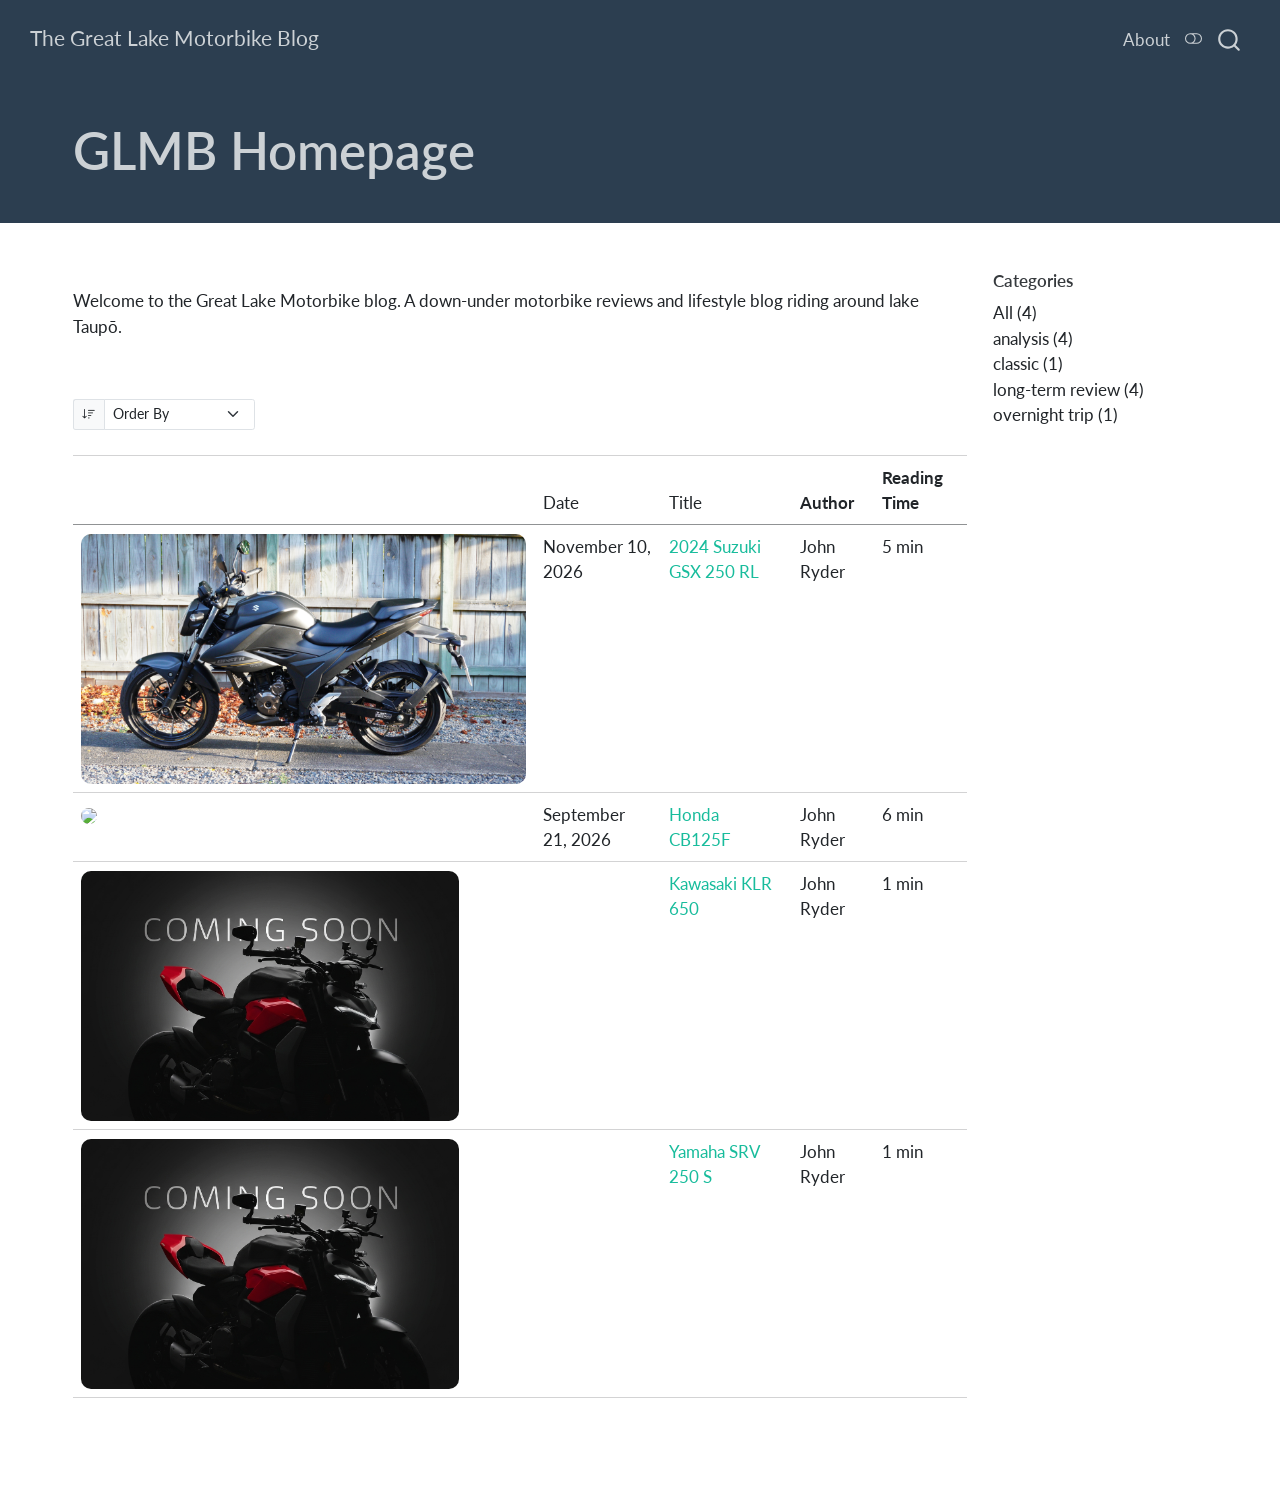
==== commit 1a266d7a: "Wed 11 Nov 2026 23:32:55 NZDT" ====
--- a/compiled_html_site/index.html
+++ b/compiled_html_site/index.html
@@ -87,9 +87,9 @@
     }
 
     const options = {
-      valueNames: ['listing-date','listing-title','listing-author','listing-image','listing-description','listing-categories',{ data: ['index'] },{ data: ['categories'] },{ data: ['listing-date-sort'] },{ data: ['listing-file-modified-sort'] }],
+      valueNames: ['listing-image','listing-date','listing-title','listing-author','listing-reading-time',{ data: ['index'] },{ data: ['categories'] },{ data: ['listing-title-sort'] },{ data: ['listing-date-sort'] }],
       
-      searchColumns: ["listing-date","listing-title","listing-author","listing-image","listing-description","listing-categories"],
+      searchColumns: ["listing-date","listing-title","listing-author"],
     };
 
     window['quarto-listings'] = window['quarto-listings'] || {};
@@ -138,7 +138,7 @@
 };
 </script>
 
-<link rel="alternate" type="application/rss+xml" title="The Great Lake Motorbike Blog" href="index.xml" data-external="1"></head>
+</head>
 
 <body class="nav-fixed quarto-light"><script id="quarto-html-before-body" type="application/javascript">
     const toggleBodyColorMode = (bsSheetEl) => {
@@ -353,7 +353,7 @@
 <!-- margin-sidebar -->
     <div id="quarto-margin-sidebar" class="sidebar margin-sidebar">
         
-    <h5 class="quarto-listing-category-title">Categories</h5><div class="quarto-listing-category category-default"><div class="category" data-category="">All <span class="quarto-category-count">(4)</span></div><div class="category" data-category="YW5hbHlzaXM=">analysis <span class="quarto-category-count">(3)</span></div><div class="category" data-category="cmV2aWV3">review <span class="quarto-category-count">(3)</span></div></div></div>
+    <h5 class="quarto-listing-category-title">Categories</h5><div class="quarto-listing-category category-default"><div class="category" data-category="">All <span class="quarto-category-count">(4)</span></div><div class="category" data-category="YW5hbHlzaXM=">analysis <span class="quarto-category-count">(4)</span></div><div class="category" data-category="Y2xhc3NpYw==">classic <span class="quarto-category-count">(1)</span></div><div class="category" data-category="bG9uZy10ZXJtJTIwcmV2aWV3">long-term review <span class="quarto-category-count">(4)</span></div><div class="category" data-category="b3Zlcm5pZ2h0JTIwdHJpcA==">overnight trip <span class="quarto-category-count">(1)</span></div></div></div>
 <!-- main -->
 <main class="content quarto-banner-title-block column-page-left" id="quarto-document-content">
 
@@ -369,124 +369,135 @@
 
 
 
-<div class="quarto-listing quarto-listing-container-default" id="listing-listing">
-<div class="list quarto-listing-default">
-<div class="quarto-post image-right" data-index="0" data-categories="cmV2aWV3JTJDYW5hbHlzaXM=" data-listing-file-modified-sort="1794128907688" data-listing-reading-time-sort="1" data-listing-word-count-sort="9">
-<div class="thumbnail"><a href="./posts/1993_Yamaha_SRV250S/index.html" class="no-external">
-
-<img loading="lazy" src="./images/DSC03877.JPEG" class="thumbnail-image">
-
-</a></div>
-<div class="body">
-<h3 class="no-anchor listing-title">
-<a href="./posts/1993_Yamaha_SRV250S/index.html" class="no-external">Yamaha SRV 250 S</a>
-</h3>
-<div class="listing-categories">
-
-<div class="listing-category" onclick="window.quartoListingCategory('cmV2aWV3'); return false;">review</div>
-
-<div class="listing-category" onclick="window.quartoListingCategory('YW5hbHlzaXM='); return false;">analysis</div>
-
+<div class="quarto-listing quarto-listing-container-table" id="listing-listing">
+<div class="listing-actions-group">
+   <div class="input-group input-group-sm quarto-listing-sort">
+    <span class="input-group-text"><i class="bi bi-sort-down"></i></span>
+    <select id="listing-listing-sort" class="form-select" aria-label="Order By" onchange="window['quarto-listings']['listing-listing'].sort(this.options[this.selectedIndex].value, { order: this.options[this.selectedIndex].getAttribute('data-direction')})">
+      <option value="" disabled="" selected="" hidden="">Order By</option>
+      <option value="index" data-direction="asc">Default</option>
+      <option value="listing-title-sort" data-direction="asc">
+        Title
+      </option>
+      <option value="listing-date-sort" data-direction="asc">
+        Date - Oldest
+      </option>
+      <option value="listing-date-sort" data-direction="desc">
+        Date - Newest
+      </option>
+    </select>
+  </div>
 </div>
-<div class="delink listing-description"><a href="./posts/1993_Yamaha_SRV250S/index.html" class="no-external">
-<strong><em>Coming soon…</em></strong>
-</a></div>
-</div>
-<div class="metadata">
-<a href="./posts/1993_Yamaha_SRV250S/index.html" class="no-external">
-<div class="listing-author">
-John Ryder
-</div>
-</a>
-</div>
-</div>
-<div class="quarto-post image-right" data-index="1" data-categories="cmV2aWV3JTJDYW5hbHlzaXM=" data-listing-file-modified-sort="1794127589500" data-listing-reading-time-sort="1" data-listing-word-count-sort="74">
-<div class="thumbnail"><a href="./posts/kawasaki_klr_650/index.html" class="no-external">
-
-<img loading="lazy" src="./images/coming_soon.jpeg" class="thumbnail-image">
-
-</a></div>
-<div class="body">
-<h3 class="no-anchor listing-title">
-<a href="./posts/kawasaki_klr_650/index.html" class="no-external">Kawasaki KLR 650</a>
-</h3>
-<div class="listing-categories">
-
-<div class="listing-category" onclick="window.quartoListingCategory('cmV2aWV3'); return false;">review</div>
-
-<div class="listing-category" onclick="window.quartoListingCategory('YW5hbHlzaXM='); return false;">analysis</div>
-
-</div>
-<div class="delink listing-description"><a href="./posts/kawasaki_klr_650/index.html" class="no-external">
-<strong><em>Comming soon…</em></strong>
-</a></div>
-</div>
-<div class="metadata">
-<a href="./posts/kawasaki_klr_650/index.html" class="no-external">
-<div class="listing-author">
-John Ryder
-</div>
-</a>
-</div>
-</div>
-<div class="quarto-post image-right" data-index="2" data-categories="cmV2aWV3JTJDYW5hbHlzaXM=" data-listing-date-sort="1794222000000" data-listing-file-modified-sort="1794388637799" data-listing-date-modified-sort="NaN" data-listing-reading-time-sort="5" data-listing-word-count-sort="960">
-<div class="thumbnail"><a href="./posts/suzuki_gixxer_250/index.html" class="no-external">
-
-<img loading="lazy" src="./images/DSC03851.JPEG" class="thumbnail-image">
-
-</a></div>
-<div class="body">
-<h3 class="no-anchor listing-title">
-<a href="./posts/suzuki_gixxer_250/index.html" class="no-external">2024 Suzuki GSX 250 RL</a>
-</h3>
-<div class="listing-categories">
-
-<div class="listing-category" onclick="window.quartoListingCategory('cmV2aWV3'); return false;">review</div>
-
-<div class="listing-category" onclick="window.quartoListingCategory('YW5hbHlzaXM='); return false;">analysis</div>
-
-</div>
-<div class="delink listing-description"><a href="./posts/suzuki_gixxer_250/index.html" class="no-external">
-I got this bike as a correction to my mistake in buying the Honda CB125F. I wanted enough power for the bike to be ‘usable’, while retaining attributes of the Honda I liked.…
-</a></div>
-</div>
-<div class="metadata">
-<a href="./posts/suzuki_gixxer_250/index.html" class="no-external">
-<div class="listing-date">
-Nov 10, 2026
-</div>
-<div class="listing-author">
-John Ryder
-</div>
-</a>
-</div>
-</div>
-<div class="quarto-post image-right" data-index="3" data-listing-date-sort="1789905600000" data-listing-file-modified-sort="1794387866125" data-listing-date-modified-sort="NaN" data-listing-reading-time-sort="6" data-listing-word-count-sort="1064">
-<div class="thumbnail"><a href="./posts/honda_cb125f/index.html" class="no-external">
-
-<img loading="lazy" src="./images/DSC03115.JPG" class="thumbnail-image">
-
-</a></div>
-<div class="body">
-<h3 class="no-anchor listing-title">
-<a href="./posts/honda_cb125f/index.html" class="no-external">Honda CB125F</a>
-</h3>
-<div class="delink listing-description"><a href="./posts/honda_cb125f/index.html" class="no-external">
-There is a push for less right now, and it’s not hard to identify where it’s coming from. The bombardment of feature bloat in today’s products has got out of control.…
-</a></div>
-</div>
-<div class="metadata">
-<a href="./posts/honda_cb125f/index.html" class="no-external">
-<div class="listing-date">
-Sep 21, 2026
-</div>
-<div class="listing-author">
-John Ryder
-</div>
-</a>
-</div>
-</div>
-</div>
+<table class="quarto-listing-table table table-hover">
+<thead>
+<tr>
+
+<th>
+ 
+</th>
+
+<th>
+<a class="sort" data-sort="listing-date-sort" onclick="if (this.classList.contains('sort-asc')) { this.classList.add('sort-desc'); this.classList.remove('sort-asc') } else { this.classList.add('sort-asc'); this.classList.remove('sort-desc')} return false;">Date</a>
+</th>
+
+<th>
+<a class="sort" data-sort="listing-title-sort" onclick="if (this.classList.contains('sort-asc')) { this.classList.add('sort-desc'); this.classList.remove('sort-asc') } else { this.classList.add('sort-asc'); this.classList.remove('sort-desc')} return false;">Title</a>
+</th>
+
+<th>
+Author
+</th>
+
+<th>
+Reading Time
+</th>
+
+</tr>
+</thead>
+<tbody class="list">
+
+<tr data-index="0" data-categories="bG9uZy10ZXJtJTIwcmV2aWV3JTJDYW5hbHlzaXM=" data-listing-date-sort="1794222000000" data-listing-file-modified-sort="1794391227426" data-listing-date-modified-sort="NaN" data-listing-reading-time-sort="5" data-listing-word-count-sort="960" data-listing-title-sort="2024 Suzuki GSX 250 RL" data-listing-filename-sort="index.qmd" onclick="href = this.querySelector('a').getAttribute('href');
+ if (href) { window.location=href ; return false; }">
+<td>
+<span class="listing-image"><img loading="lazy" src="./images/DSC03851.JPEG" style="height: 250px;"></span>
+</td>
+<td>
+<span class="listing-date">November 10, 2026</span>
+</td>
+<td>
+<a href="./posts/suzuki_gixxer_250/index.html" class="title listing-title">2024 Suzuki GSX 250 RL</a>
+</td>
+<td>
+<span class="listing-author">John Ryder</span>
+</td>
+<td>
+<span class="listing-reading-time">5 min</span>
+</td>
+
+</tr>
+
+<tr data-index="1" data-categories="bG9uZy10ZXJtJTIwcmV2aWV3JTJDYW5hbHlzaXM=" data-listing-date-sort="1789905600000" data-listing-file-modified-sort="1794391204245" data-listing-date-modified-sort="NaN" data-listing-reading-time-sort="6" data-listing-word-count-sort="1064" data-listing-title-sort="Honda CB125F" data-listing-filename-sort="index.qmd" onclick="href = this.querySelector('a').getAttribute('href');
+ if (href) { window.location=href ; return false; }">
+<td>
+<span class="listing-image"><img loading="lazy" src="./images/DSC03115.JPG" style="height: 250px;"></span>
+</td>
+<td>
+<span class="listing-date">September 21, 2026</span>
+</td>
+<td>
+<a href="./posts/honda_cb125f/index.html" class="title listing-title">Honda CB125F</a>
+</td>
+<td>
+<span class="listing-author">John Ryder</span>
+</td>
+<td>
+<span class="listing-reading-time">6 min</span>
+</td>
+
+</tr>
+
+<tr data-index="2" data-categories="bG9uZy10ZXJtJTIwcmV2aWV3JTJDb3Zlcm5pZ2h0JTIwdHJpcCUyQ2FuYWx5c2lz" data-listing-file-modified-sort="1794390994299" data-listing-reading-time-sort="1" data-listing-word-count-sort="74" data-listing-title-sort="Kawasaki KLR 650" data-listing-filename-sort="index.qmd" onclick="href = this.querySelector('a').getAttribute('href');
+ if (href) { window.location=href ; return false; }">
+<td>
+<span class="listing-image"><img loading="lazy" src="./images/coming_soon.jpeg" style="height: 250px;"></span>
+</td>
+<td>
+<span class="listing-date">&nbsp;</span>
+</td>
+<td>
+<a href="./posts/kawasaki_klr_650/index.html" class="title listing-title">Kawasaki KLR 650</a>
+</td>
+<td>
+<span class="listing-author">John Ryder</span>
+</td>
+<td>
+<span class="listing-reading-time">1 min</span>
+</td>
+
+</tr>
+
+<tr data-index="3" data-categories="bG9uZy10ZXJtJTIwcmV2aWV3JTJDYW5hbHlzaXMlMkNjbGFzc2lj" data-listing-file-modified-sort="1794393123930" data-listing-reading-time-sort="1" data-listing-word-count-sort="9" data-listing-title-sort="Yamaha SRV 250 S" data-listing-filename-sort="index.qmd" onclick="href = this.querySelector('a').getAttribute('href');
+ if (href) { window.location=href ; return false; }">
+<td>
+<span class="listing-image"><img loading="lazy" src="./images/coming_soon.jpeg" style="height: 250px;"></span>
+</td>
+<td>
+<span class="listing-date">&nbsp;</span>
+</td>
+<td>
+<a href="./posts/1993_Yamaha_SRV250S/index.html" class="title listing-title">Yamaha SRV 250 S</a>
+</td>
+<td>
+<span class="listing-author">John Ryder</span>
+</td>
+<td>
+<span class="listing-reading-time">1 min</span>
+</td>
+
+</tr>
+
+</tbody>
+</table>
 <div class="listing-no-matching d-none">No matching items</div>
 </div></main> <!-- /main -->
 <!-- Cloudflare Web Analytics --><script type="module" src="https://static.cloudflareinsights.com/beacon.min.js" data-cf-beacon="{&quot;token&quot;: &quot;650880643fb54b8184fe702fe80b87cb&quot;}"></script><!-- End Cloudflare Web Analytics -->
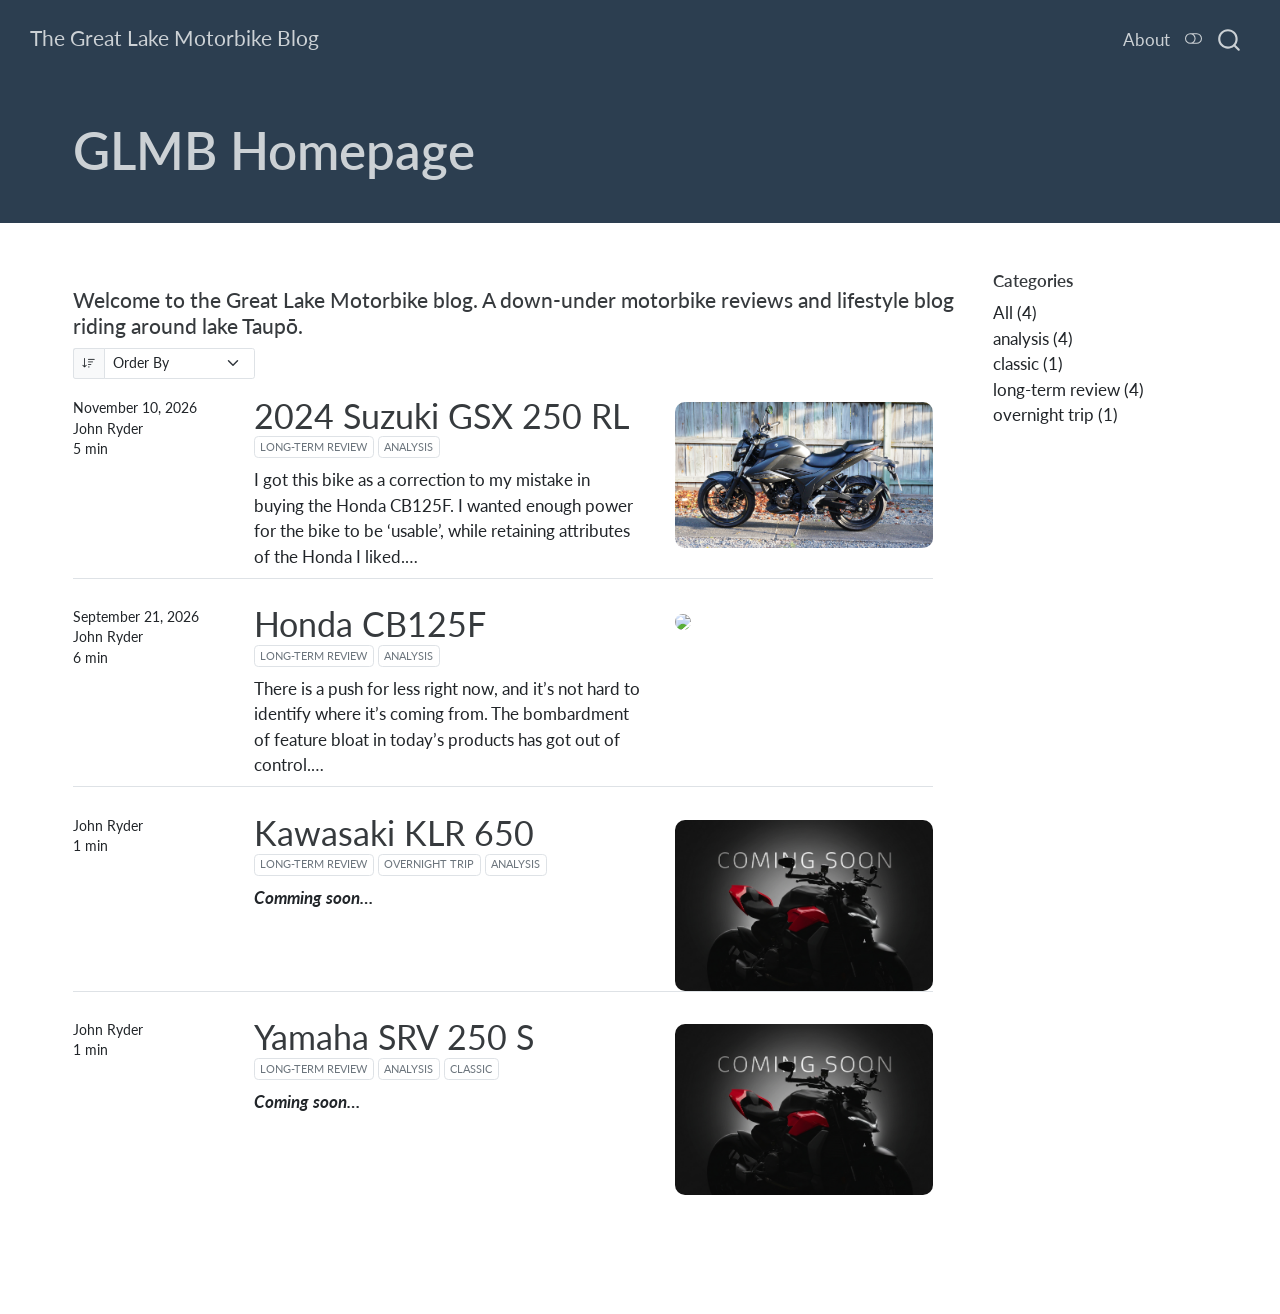
==== commit e8f5a3b6: "Thu Nov 12 13:48:42 NZDT 2026" ====
--- a/compiled_html_site/index.html
+++ b/compiled_html_site/index.html
@@ -2,7 +2,7 @@
 <html xmlns="http://www.w3.org/1999/xhtml" lang="en" xml:lang="en"><head>
 
 <meta charset="utf-8">
-<meta name="generator" content="quarto-1.9.38">
+<meta name="generator" content="quarto-1.11.9">
 
 <meta name="viewport" content="width=device-width, initial-scale=1.0, user-scalable=yes">
 
@@ -12,10 +12,13 @@
 /* Default styles provided by pandoc.
 ** See https://pandoc.org/MANUAL.html#variables-for-html for config info.
 */
-code{white-space: pre-wrap;}
 span.smallcaps{font-variant: small-caps;}
-div.columns{display: flex; gap: min(4vw, 1.5em);}
-div.column{flex: auto; overflow-x: auto;}
+div.columns{display: flex; gap: 1.5em;}
+div.column{flex: auto;}
+@media screen {
+div.columns{gap: min(4vw, 1.5em);}
+div.column{overflow-x: auto;}
+}
 div.hanging-indent{margin-left: 1.5em; text-indent: -1.5em;}
 ul.task-list{list-style: none;}
 ul.task-list li input[type="checkbox"] {
@@ -38,18 +41,19 @@
 <script src="site_libs/quarto-listing/quarto-listing.js"></script>
 <script src="site_libs/quarto-html/quarto.js" type="module"></script>
 <script src="site_libs/quarto-html/tabsets/tabsets.js" type="module"></script>
+<script src="site_libs/quarto-html/scrollable-regions/scrollable-regions.js" type="module"></script>
 <script src="site_libs/quarto-html/popper.min.js"></script>
 <script src="site_libs/quarto-html/tippy.umd.min.js"></script>
 <script src="site_libs/quarto-html/anchor.min.js"></script>
 <link href="site_libs/quarto-html/tippy.css" rel="stylesheet">
-<link href="site_libs/quarto-html/quarto-syntax-highlighting-15634bcf2e68342d4ad2dfa704d543f6.css" rel="stylesheet" class="quarto-color-scheme" id="quarto-text-highlighting-styles">
-<link href="site_libs/quarto-html/quarto-syntax-highlighting-dark-0a6b7249c26820e032cb0bd839ff02b1.css" rel="stylesheet" class="quarto-color-scheme quarto-color-alternate" id="quarto-text-highlighting-styles">
-<link href="site_libs/quarto-html/quarto-syntax-highlighting-15634bcf2e68342d4ad2dfa704d543f6.css" rel="stylesheet" class="quarto-color-scheme-extra" id="quarto-text-highlighting-styles">
+<link href="site_libs/quarto-html/quarto-syntax-highlighting-63b5708e65d6cd79cd7618c58d0c21e7.css" rel="stylesheet" class="quarto-color-scheme" id="quarto-text-highlighting-styles">
+<link href="site_libs/quarto-html/quarto-syntax-highlighting-dark-447e42e69aaa9833c0ba1b986f430b20.css" rel="stylesheet" class="quarto-color-scheme quarto-color-alternate" id="quarto-text-highlighting-styles">
+<link href="site_libs/quarto-html/quarto-syntax-highlighting-63b5708e65d6cd79cd7618c58d0c21e7.css" rel="stylesheet" class="quarto-color-scheme-extra" id="quarto-text-highlighting-styles">
 <script src="site_libs/bootstrap/bootstrap.min.js"></script>
 <link href="site_libs/bootstrap/bootstrap-icons.css" rel="stylesheet">
-<link href="site_libs/bootstrap/bootstrap-eb7bf75a496de9d447f5028c2d1a779f.min.css" rel="stylesheet" append-hash="true" class="quarto-color-scheme" id="quarto-bootstrap" data-mode="light">
-<link href="site_libs/bootstrap/bootstrap-dark-6a7d34fc6186ec67fb76ee2e6ba6d059.min.css" rel="stylesheet" append-hash="true" class="quarto-color-scheme quarto-color-alternate" id="quarto-bootstrap" data-mode="dark">
-<link href="site_libs/bootstrap/bootstrap-eb7bf75a496de9d447f5028c2d1a779f.min.css" rel="stylesheet" append-hash="true" class="quarto-color-scheme-extra" id="quarto-bootstrap" data-mode="light">
+<link href="site_libs/bootstrap/bootstrap-4528e7617473cb5f12e0a450038d2ed3.min.css" rel="stylesheet" append-hash="true" class="quarto-color-scheme" id="quarto-bootstrap" data-mode="light">
+<link href="site_libs/bootstrap/bootstrap-dark-ad3c2f2c62330d2ae5d227cef7ee82ed.min.css" rel="stylesheet" append-hash="true" class="quarto-color-scheme quarto-color-alternate" id="quarto-bootstrap" data-mode="dark">
+<link href="site_libs/bootstrap/bootstrap-4528e7617473cb5f12e0a450038d2ed3.min.css" rel="stylesheet" append-hash="true" class="quarto-color-scheme-extra" id="quarto-bootstrap" data-mode="light">
 <script id="quarto-search-options" type="application/json">{
   "location": "navbar",
   "copy-button": false,
@@ -87,9 +91,9 @@
     }
 
     const options = {
-      valueNames: ['listing-image','listing-date','listing-title','listing-author','listing-reading-time',{ data: ['index'] },{ data: ['categories'] },{ data: ['listing-title-sort'] },{ data: ['listing-date-sort'] }],
+      valueNames: ['listing-image','listing-categories','listing-description','listing-date','listing-title','listing-author','listing-reading-time',{ data: ['index'] },{ data: ['categories'] },{ data: ['listing-date-sort'] }],
       
-      searchColumns: ["listing-date","listing-title","listing-author"],
+      searchColumns: ["listing-date","listing-title","listing-author","listing-image","listing-description","listing-categories"],
     };
 
     window['quarto-listings'] = window['quarto-listings'] || {};
@@ -99,17 +103,11 @@
       window['quarto-listing-loaded']();
     }
   });
-
-  window.addEventListener('hashchange',() => {
-    if (window['quarto-listing-loaded']) {
-      window['quarto-listing-loaded']();
-    }
-  })
   </script>
 <style>html{ scroll-behavior: smooth; }</style>
 
   <script src="https://cdnjs.cloudflare.com/polyfill/v3/polyfill.min.js?features=es6"></script>
-  <script defer="" src="https://cdn.jsdelivr.net/npm/mathjax@3/es5/tex-chtml-full.js" type="text/javascript"></script>
+  <script defer="" src="https://cdn.jsdelivr.net/npm/mathjax@4/tex-chtml.js" type="text/javascript"></script>
 
 <script type="text/javascript">
 const typesetMath = (el) => {
@@ -140,7 +138,7 @@
 
 </head>
 
-<body class="nav-fixed quarto-light"><script id="quarto-html-before-body" type="application/javascript">
+<body class="nav-fixed quarto-light"><a id="quarto-skip-link" class="visually-hidden-focusable" href="#quarto-document-content">Skip to main content</a><script id="quarto-html-before-body" type="application/javascript">
     const toggleBodyColorMode = (bsSheetEl) => {
       const mode = bsSheetEl.getAttribute("data-mode");
       const bodyEl = window.document.querySelector("body");
@@ -163,6 +161,7 @@
       for (let i=0; i < toggles.length; i++) {
         const toggle = toggles[i];
         if (toggle) {
+          toggle.setAttribute("aria-checked", alternate ? "true" : "false");
           if (alternate) {
             toggle.classList.add("alternate");
           } else {
@@ -192,13 +191,19 @@
       manageTransitions('#quarto-margin-sidebar .nav-link', true);
       // Switch the toggles
       setColorSchemeToggle(alternate)
-      // Hack to workaround the fact that safari doesn't
-      // properly recolor the scrollbar when toggling (#1455)
+    }
+    // Hack to workaround the fact that safari doesn't
+    // properly recolor the scrollbar when toggling (#1455).
+    // Not run on load: stylesheets are set before first paint there, and
+    // scrolling would undo the scroll to a URL fragment (#14973).
+    // The one pixel nudge keeps the reader where they were.
+    const refreshSafariScrollbar = () => {
       if (navigator.userAgent.indexOf('Safari') > 0 && navigator.userAgent.indexOf('Chrome') == -1) {
         manageTransitions("body", false);
-        window.scrollTo(0, 1);
+        const scrollY = window.scrollY;
+        window.scrollTo(0, scrollY > 0 ? scrollY - 1 : 1);
         setTimeout(() => {
-          window.scrollTo(0, 0);
+          window.scrollTo(0, scrollY);
           manageTransitions("body", true);
         }, 40);
       }
@@ -292,6 +297,7 @@
       // Read the current dark / light value
       let toAlternate = !hasAlternateSentinel();
       toggleColorMode(toAlternate);
+      refreshSafariScrollbar();
       setStyleSentinel(toAlternate);
       toggleGiscusIfUsed(toAlternate, darkModeDefault);
       window.dispatchEvent(new Event('resize'));
@@ -306,15 +312,14 @@
 
 <div id="quarto-search-results"></div>
   <header id="quarto-header" class="headroom fixed-top quarto-banner">
-    <nav class="navbar navbar-expand-lg " data-bs-theme="dark">
+    <nav class="navbar navbar-expand-lg " data-bs-theme="dark" aria-label="Site">
       <div class="navbar-container container-fluid">
       <div class="navbar-brand-container mx-auto">
     <a class="navbar-brand" href="./index.html">
     <span class="navbar-title">The Great Lake Motorbike Blog</span>
     </a>
   </div>
-            <div id="quarto-search" class="" title="Search"></div>
-          <button class="navbar-toggler" type="button" data-bs-toggle="collapse" data-bs-target="#navbarCollapse" aria-controls="navbarCollapse" role="menu" aria-expanded="false" aria-label="Toggle navigation" onclick="if (window.quartoToggleHeadroom) { window.quartoToggleHeadroom(); }">
+          <button class="navbar-toggler" type="button" data-bs-toggle="collapse" data-bs-target="#navbarCollapse" aria-controls="navbarCollapse" aria-expanded="false" aria-label="Toggle navigation" onclick="if (window.quartoToggleHeadroom) { window.quartoToggleHeadroom(); }">
   <span class="navbar-toggler-icon"></span>
 </button>
           <div class="collapse navbar-collapse" id="navbarCollapse">
@@ -326,8 +331,9 @@
 </ul>
           </div> <!-- /navcollapse -->
             <div class="quarto-navbar-tools">
-  <a href="" class="quarto-color-scheme-toggle quarto-navigation-tool  px-1" onclick="window.quartoToggleColorScheme(); return false;" title="Toggle dark mode"><i class="bi"></i></a>
-</div>
+  <button type="button" role="switch" aria-checked="false" class="quarto-color-scheme-toggle quarto-navigation-tool  px-1" onclick="window.quartoToggleColorScheme(); return false;" title="Toggle dark mode" aria-label="Toggle dark mode"><i class="bi"></i></button>
+</div>
+            <div id="quarto-search" class="" title="Search"></div>
       </div> <!-- /container-fluid -->
     </nav>
 </header>
@@ -355,28 +361,28 @@
         
     <h5 class="quarto-listing-category-title">Categories</h5><div class="quarto-listing-category category-default"><div class="category" data-category="">All <span class="quarto-category-count">(4)</span></div><div class="category" data-category="YW5hbHlzaXM=">analysis <span class="quarto-category-count">(4)</span></div><div class="category" data-category="Y2xhc3NpYw==">classic <span class="quarto-category-count">(1)</span></div><div class="category" data-category="bG9uZy10ZXJtJTIwcmV2aWV3">long-term review <span class="quarto-category-count">(4)</span></div><div class="category" data-category="b3Zlcm5pZ2h0JTIwdHJpcA==">overnight trip <span class="quarto-category-count">(1)</span></div></div></div>
 <!-- main -->
-<main class="content quarto-banner-title-block column-page-left" id="quarto-document-content">
-
-
-
-
-
-
-<p>Welcome to the Great Lake Motorbike blog. A down-under motorbike reviews and lifestyle blog riding around lake Taupō.</p>
-<p><br>
-</p>
-
-
-
-
-<div class="quarto-listing quarto-listing-container-table" id="listing-listing">
+<main class="content quarto-banner-title-block column-page-left" id="quarto-document-content" tabindex="-1">
+
+
+
+
+
+
+<section id="welcome-to-the-great-lake-motorbike-blog.-a-down-under-motorbike-reviews-and-lifestyle-blog-riding-around-lake-taupō." class="level4">
+<h4 class="anchored" data-anchor-id="welcome-to-the-great-lake-motorbike-blog.-a-down-under-motorbike-reviews-and-lifestyle-blog-riding-around-lake-taupō.">Welcome to the Great Lake Motorbike blog. A down-under motorbike reviews and lifestyle blog riding around lake Taupō.</h4>
+
+
+
+</section>
+
+<div class="quarto-listing quarto-listing-container-default" id="listing-listing">
 <div class="listing-actions-group">
    <div class="input-group input-group-sm quarto-listing-sort">
     <span class="input-group-text"><i class="bi bi-sort-down"></i></span>
     <select id="listing-listing-sort" class="form-select" aria-label="Order By" onchange="window['quarto-listings']['listing-listing'].sort(this.options[this.selectedIndex].value, { order: this.options[this.selectedIndex].getAttribute('data-direction')})">
       <option value="" disabled="" selected="" hidden="">Order By</option>
       <option value="index" data-direction="asc">Default</option>
-      <option value="listing-title-sort" data-direction="asc">
+      <option value="listing-title" data-direction="asc">
         Title
       </option>
       <option value="listing-date-sort" data-direction="asc">
@@ -388,116 +394,146 @@
     </select>
   </div>
 </div>
-<table class="quarto-listing-table table table-hover">
-<thead>
-<tr>
-
-<th>
- 
-</th>
-
-<th>
-<a class="sort" data-sort="listing-date-sort" onclick="if (this.classList.contains('sort-asc')) { this.classList.add('sort-desc'); this.classList.remove('sort-asc') } else { this.classList.add('sort-asc'); this.classList.remove('sort-desc')} return false;">Date</a>
-</th>
-
-<th>
-<a class="sort" data-sort="listing-title-sort" onclick="if (this.classList.contains('sort-asc')) { this.classList.add('sort-desc'); this.classList.remove('sort-asc') } else { this.classList.add('sort-asc'); this.classList.remove('sort-desc')} return false;">Title</a>
-</th>
-
-<th>
-Author
-</th>
-
-<th>
-Reading Time
-</th>
-
-</tr>
-</thead>
-<tbody class="list">
-
-<tr data-index="0" data-categories="bG9uZy10ZXJtJTIwcmV2aWV3JTJDYW5hbHlzaXM=" data-listing-date-sort="1794222000000" data-listing-file-modified-sort="1794391227426" data-listing-date-modified-sort="NaN" data-listing-reading-time-sort="5" data-listing-word-count-sort="960" data-listing-title-sort="2024 Suzuki GSX 250 RL" data-listing-filename-sort="index.qmd" onclick="href = this.querySelector('a').getAttribute('href');
- if (href) { window.location=href ; return false; }">
-<td>
-<span class="listing-image"><img loading="lazy" src="./images/DSC03851.JPEG" style="height: 250px;"></span>
-</td>
-<td>
-<span class="listing-date">November 10, 2026</span>
-</td>
-<td>
-<a href="./posts/suzuki_gixxer_250/index.html" class="title listing-title">2024 Suzuki GSX 250 RL</a>
-</td>
-<td>
-<span class="listing-author">John Ryder</span>
-</td>
-<td>
-<span class="listing-reading-time">5 min</span>
-</td>
-
-</tr>
-
-<tr data-index="1" data-categories="bG9uZy10ZXJtJTIwcmV2aWV3JTJDYW5hbHlzaXM=" data-listing-date-sort="1789905600000" data-listing-file-modified-sort="1794391204245" data-listing-date-modified-sort="NaN" data-listing-reading-time-sort="6" data-listing-word-count-sort="1064" data-listing-title-sort="Honda CB125F" data-listing-filename-sort="index.qmd" onclick="href = this.querySelector('a').getAttribute('href');
- if (href) { window.location=href ; return false; }">
-<td>
-<span class="listing-image"><img loading="lazy" src="./images/DSC03115.JPG" style="height: 250px;"></span>
-</td>
-<td>
-<span class="listing-date">September 21, 2026</span>
-</td>
-<td>
-<a href="./posts/honda_cb125f/index.html" class="title listing-title">Honda CB125F</a>
-</td>
-<td>
-<span class="listing-author">John Ryder</span>
-</td>
-<td>
-<span class="listing-reading-time">6 min</span>
-</td>
-
-</tr>
-
-<tr data-index="2" data-categories="bG9uZy10ZXJtJTIwcmV2aWV3JTJDb3Zlcm5pZ2h0JTIwdHJpcCUyQ2FuYWx5c2lz" data-listing-file-modified-sort="1794390994299" data-listing-reading-time-sort="1" data-listing-word-count-sort="74" data-listing-title-sort="Kawasaki KLR 650" data-listing-filename-sort="index.qmd" onclick="href = this.querySelector('a').getAttribute('href');
- if (href) { window.location=href ; return false; }">
-<td>
-<span class="listing-image"><img loading="lazy" src="./images/coming_soon.jpeg" style="height: 250px;"></span>
-</td>
-<td>
-<span class="listing-date">&nbsp;</span>
-</td>
-<td>
-<a href="./posts/kawasaki_klr_650/index.html" class="title listing-title">Kawasaki KLR 650</a>
-</td>
-<td>
-<span class="listing-author">John Ryder</span>
-</td>
-<td>
-<span class="listing-reading-time">1 min</span>
-</td>
-
-</tr>
-
-<tr data-index="3" data-categories="bG9uZy10ZXJtJTIwcmV2aWV3JTJDYW5hbHlzaXMlMkNjbGFzc2lj" data-listing-file-modified-sort="1794393123930" data-listing-reading-time-sort="1" data-listing-word-count-sort="9" data-listing-title-sort="Yamaha SRV 250 S" data-listing-filename-sort="index.qmd" onclick="href = this.querySelector('a').getAttribute('href');
- if (href) { window.location=href ; return false; }">
-<td>
-<span class="listing-image"><img loading="lazy" src="./images/coming_soon.jpeg" style="height: 250px;"></span>
-</td>
-<td>
-<span class="listing-date">&nbsp;</span>
-</td>
-<td>
-<a href="./posts/1993_Yamaha_SRV250S/index.html" class="title listing-title">Yamaha SRV 250 S</a>
-</td>
-<td>
-<span class="listing-author">John Ryder</span>
-</td>
-<td>
-<span class="listing-reading-time">1 min</span>
-</td>
-
-</tr>
-
-</tbody>
-</table>
+<div class="list quarto-listing-default">
+<div class="quarto-post image-right" data-index="0" data-categories="bG9uZy10ZXJtJTIwcmV2aWV3JTJDYW5hbHlzaXM=" data-listing-date-sort="1794222000000" data-listing-file-modified-sort="1794443444503" data-listing-date-modified-sort="NaN" data-listing-reading-time-sort="5" data-listing-word-count-sort="960">
+<div class="thumbnail"><a href="./posts/suzuki_gixxer_250/index.html" class="no-external-icon">
+
+<img loading="lazy" src="./images/DSC03851.JPEG" class="thumbnail-image">
+
+</a></div>
+<div class="body">
+<h3 class="no-anchor listing-title">
+<a href="./posts/suzuki_gixxer_250/index.html" class="no-external-icon">2024 Suzuki GSX 250 RL</a>
+</h3>
+<div class="listing-categories">
+
+<div class="listing-category" onclick="window.quartoListingCategory('bG9uZy10ZXJtJTIwcmV2aWV3'); return false;">long-term review</div>
+
+<div class="listing-category" onclick="window.quartoListingCategory('YW5hbHlzaXM='); return false;">analysis</div>
+
+</div>
+<div class="listing-description">
+<a href="./posts/suzuki_gixxer_250/index.html" class="no-external-icon">
+I got this bike as a correction to my mistake in buying the Honda CB125F. I wanted enough power for the bike to be ‘usable’, while retaining attributes of the Honda I liked.…
+</a>
+</div>
+</div>
+<div class="metadata">
+<a href="./posts/suzuki_gixxer_250/index.html" class="no-external-icon">
+<div class="listing-date">
+November 10, 2026
+</div>
+<div class="listing-author">
+John Ryder
+</div>
+<div class="listing-reading-time">5 min</div>
+</a>
+</div>
+</div>
+<div class="quarto-post image-right" data-index="1" data-categories="bG9uZy10ZXJtJTIwcmV2aWV3JTJDYW5hbHlzaXM=" data-listing-date-sort="1789905600000" data-listing-file-modified-sort="1794443444503" data-listing-date-modified-sort="NaN" data-listing-reading-time-sort="6" data-listing-word-count-sort="1064">
+<div class="thumbnail"><a href="./posts/honda_cb125f/index.html" class="no-external-icon">
+
+<img loading="lazy" src="./images/DSC03115.JPG" class="thumbnail-image">
+
+</a></div>
+<div class="body">
+<h3 class="no-anchor listing-title">
+<a href="./posts/honda_cb125f/index.html" class="no-external-icon">Honda CB125F</a>
+</h3>
+<div class="listing-categories">
+
+<div class="listing-category" onclick="window.quartoListingCategory('bG9uZy10ZXJtJTIwcmV2aWV3'); return false;">long-term review</div>
+
+<div class="listing-category" onclick="window.quartoListingCategory('YW5hbHlzaXM='); return false;">analysis</div>
+
+</div>
+<div class="listing-description">
+<a href="./posts/honda_cb125f/index.html" class="no-external-icon">
+There is a push for less right now, and it’s not hard to identify where it’s coming from. The bombardment of feature bloat in today’s products has got out of control.…
+</a>
+</div>
+</div>
+<div class="metadata">
+<a href="./posts/honda_cb125f/index.html" class="no-external-icon">
+<div class="listing-date">
+September 21, 2026
+</div>
+<div class="listing-author">
+John Ryder
+</div>
+<div class="listing-reading-time">6 min</div>
+</a>
+</div>
+</div>
+<div class="quarto-post image-right" data-index="2" data-categories="bG9uZy10ZXJtJTIwcmV2aWV3JTJDb3Zlcm5pZ2h0JTIwdHJpcCUyQ2FuYWx5c2lz" data-listing-file-modified-sort="1794443444503" data-listing-reading-time-sort="1" data-listing-word-count-sort="74">
+<div class="thumbnail"><a href="./posts/kawasaki_klr_650/index.html" class="no-external-icon">
+
+<img loading="lazy" src="./images/coming_soon.jpeg" class="thumbnail-image">
+
+</a></div>
+<div class="body">
+<h3 class="no-anchor listing-title">
+<a href="./posts/kawasaki_klr_650/index.html" class="no-external-icon">Kawasaki KLR 650</a>
+</h3>
+<div class="listing-categories">
+
+<div class="listing-category" onclick="window.quartoListingCategory('bG9uZy10ZXJtJTIwcmV2aWV3'); return false;">long-term review</div>
+
+<div class="listing-category" onclick="window.quartoListingCategory('b3Zlcm5pZ2h0JTIwdHJpcA=='); return false;">overnight trip</div>
+
+<div class="listing-category" onclick="window.quartoListingCategory('YW5hbHlzaXM='); return false;">analysis</div>
+
+</div>
+<div class="listing-description">
+<a href="./posts/kawasaki_klr_650/index.html" class="no-external-icon">
+<strong><em>Comming soon…</em></strong>
+</a>
+</div>
+</div>
+<div class="metadata">
+<a href="./posts/kawasaki_klr_650/index.html" class="no-external-icon">
+<div class="listing-author">
+John Ryder
+</div>
+<div class="listing-reading-time">1 min</div>
+</a>
+</div>
+</div>
+<div class="quarto-post image-right" data-index="3" data-categories="bG9uZy10ZXJtJTIwcmV2aWV3JTJDYW5hbHlzaXMlMkNjbGFzc2lj" data-listing-file-modified-sort="1794443444503" data-listing-reading-time-sort="1" data-listing-word-count-sort="9">
+<div class="thumbnail"><a href="./posts/1993_Yamaha_SRV250S/index.html" class="no-external-icon">
+
+<img loading="lazy" src="./images/coming_soon.jpeg" class="thumbnail-image">
+
+</a></div>
+<div class="body">
+<h3 class="no-anchor listing-title">
+<a href="./posts/1993_Yamaha_SRV250S/index.html" class="no-external-icon">Yamaha SRV 250 S</a>
+</h3>
+<div class="listing-categories">
+
+<div class="listing-category" onclick="window.quartoListingCategory('bG9uZy10ZXJtJTIwcmV2aWV3'); return false;">long-term review</div>
+
+<div class="listing-category" onclick="window.quartoListingCategory('YW5hbHlzaXM='); return false;">analysis</div>
+
+<div class="listing-category" onclick="window.quartoListingCategory('Y2xhc3NpYw=='); return false;">classic</div>
+
+</div>
+<div class="listing-description">
+<a href="./posts/1993_Yamaha_SRV250S/index.html" class="no-external-icon">
+<strong><em>Coming soon…</em></strong>
+</a>
+</div>
+</div>
+<div class="metadata">
+<a href="./posts/1993_Yamaha_SRV250S/index.html" class="no-external-icon">
+<div class="listing-author">
+John Ryder
+</div>
+<div class="listing-reading-time">1 min</div>
+</a>
+</div>
+</div>
+</div>
 <div class="listing-no-matching d-none">No matching items</div>
 </div></main> <!-- /main -->
 <!-- Cloudflare Web Analytics --><script type="module" src="https://static.cloudflareinsights.com/beacon.min.js" data-cf-beacon="{&quot;token&quot;: &quot;650880643fb54b8184fe702fe80b87cb&quot;}"></script><!-- End Cloudflare Web Analytics -->
@@ -505,15 +541,50 @@
   window.document.addEventListener("DOMContentLoaded", function (event) {
     // Ensure there is a toggle, if there isn't float one in the top right
     if (window.document.querySelector('.quarto-color-scheme-toggle') === null) {
-      const a = window.document.createElement('a');
-      a.classList.add('top-right');
-      a.classList.add('quarto-color-scheme-toggle');
-      a.href = "";
-      a.onclick = function() { try { window.quartoToggleColorScheme(); } catch {} return false; };
+      const toggle = window.document.createElement('button');
+      toggle.type = "button";
+      toggle.setAttribute("role", "switch");
+      toggle.setAttribute("aria-checked", "false");
+      toggle.classList.add('top-right');
+      toggle.classList.add('quarto-color-scheme-toggle');
+      toggle.setAttribute("aria-label", "Toggle dark mode");
+      toggle.onclick = function() { try { window.quartoToggleColorScheme(); } catch {} return false; };
       const i = window.document.createElement("i");
       i.classList.add('bi');
-      a.appendChild(i);
-      window.document.body.appendChild(a);
+      toggle.appendChild(i);
+      // Put the toggle in a landmark of its own, so that landmark navigation
+      // can reach it.
+      //
+      // The container is always a fresh direct child of body, and the toggle is
+      // never moved into page furniture that the theme or the author controls.
+      // The toggle is positioned against the page, so any ancestor that
+      // establishes a containing block captures it: a positioned element or a
+      // grid for position: absolute, and transform, filter, will-change or
+      // contain for position: fixed. A direct child of body has none of these
+      // to inherit, and the shift when one appears is silent and visual.
+      //
+      // ARIA says a document should have at most one banner, and axe reports a
+      // duplicate whether or not the banners carry distinct labels. So use a
+      // header when the page has no banner yet, and a named region otherwise.
+      //
+      // A header is a banner wherever it sits, unless it is inside sectioning
+      // content, so this cannot just look at the children of body: a custom
+      // page layout wraps the title block header in a plain div. An explicit
+      // role="banner" always counts.
+      const sectioning = 'article, aside, main, nav, section, [role="article"], [role="complementary"], [role="main"], [role="navigation"], [role="region"]';
+      const hasBanner = Array.from(
+        window.document.querySelectorAll('header:not([role]), [role="banner"]')
+      ).some(function(el) {
+        return el.hasAttribute("role") || el.closest(sectioning) === null;
+      });
+      const container = window.document.createElement(hasBanner ? "div" : "header");
+      if (hasBanner) {
+        container.setAttribute("role", "region");
+        container.setAttribute("aria-label", "Toggle dark mode");
+      }
+      container.classList.add('quarto-color-scheme-toggle-container');
+      container.appendChild(toggle);
+      window.document.body.appendChild(container);
     }
     setColorSchemeToggle(hasAlternateSentinel())
     const icon = "";
@@ -592,7 +663,8 @@
           return filterRegex.test(href) || localhostRegex.test(href) || mailtoRegex.test(href);
       }
       // Inspect non-navigation links and adorn them if external
-     var links = window.document.querySelectorAll('a[href]:not(.nav-link):not(.navbar-brand):not(.toc-action):not(.sidebar-link):not(.sidebar-item-toggle):not(.pagination-link):not(.no-external):not([aria-hidden]):not(.dropdown-item):not(.quarto-navigation-tool):not(.about-link)');
+      window.quartoDecorateExternalLinks = function (root) {
+     var links = (root || window.document).querySelectorAll('a[href]:not(.nav-link):not(.navbar-brand):not(.toc-action):not(.sidebar-link):not(.sidebar-item-toggle):not(.pagination-link):not(.no-external):not([aria-hidden]):not(.dropdown-item):not(.quarto-navigation-tool):not(.about-link)');
       for (var i=0; i<links.length; i++) {
         const link = links[i];
         if (!isInternal(link.href)) {
@@ -601,8 +673,69 @@
           if (link.dataset.originalHref !== undefined) {
             link.href = link.dataset.originalHref;
           }
-        }
-      }
+          if (!link.classList.contains('no-external-icon')) {
+          }
+        }
+      }
+      };
+      window.quartoDecorateExternalLinks(window.document);
+    // Esc closes the popup (WCAG 1.4.13) and focus leaving both trigger and
+    // popup closes it (WCAG 2.4.11); tippy handles neither for interactive popups.
+    const hideOnEscAndFocusOut = {
+      name: 'hideOnEscAndFocusOut',
+      defaultValue: true,
+      fn(instance) {
+        const dismiss = () => {
+          // A show scheduled by the trigger delay would otherwise reopen it
+          instance.clearDelayTimeouts();
+          instance.hide();
+        };
+        const onKeyDown = (event) => {
+          if (event.key !== 'Escape') {
+            return;
+          }
+          // Keep Esc from also reaching page handlers (e.g. reveal.js overview),
+          // except an open reveal.js slide menu, which Esc should close too.
+          // The menu handles keys only when its keyboard option is on.
+          const menuHandlesEsc = window.Reveal?.getPlugin?.('menu')?.isOpen() &&
+            window.Reveal.getConfig().menu?.keyboard !== false;
+          if (!menuHandlesEsc) {
+            event.stopPropagation();
+          }
+          if (instance.popper.contains(window.document.activeElement)) {
+            // Disabled while refocusing so the focus trigger does not reopen it
+            instance.disable();
+            instance.reference.focus();
+            instance.enable();
+          }
+          dismiss();
+        };
+        const onFocusOut = (event) => {
+          const target = event.relatedTarget;
+          if (target && !instance.reference.contains(target) &&
+              !instance.popper.contains(target)) {
+            dismiss();
+          }
+        };
+        // On the trigger too: a click trigger (code-annotations: select) has no
+        // blur handling. Attached for the instance's lifetime so leaving the
+        // trigger also cancels a show still pending on the trigger delay.
+        instance.reference.addEventListener('focusout', onFocusOut);
+        return {
+          onShow() {
+            window.document.addEventListener('keydown', onKeyDown, true);
+            instance.popper.addEventListener('focusout', onFocusOut);
+          },
+          onHide() {
+            window.document.removeEventListener('keydown', onKeyDown, true);
+            instance.popper.removeEventListener('focusout', onFocusOut);
+          },
+          onDestroy() {
+            instance.reference.removeEventListener('focusout', onFocusOut);
+          },
+        };
+      },
+    };
     function tippyHover(el, contentFn, onTriggerFn, onUntriggerFn) {
       const config = {
         allowHTML: true,
@@ -616,6 +749,7 @@
         interactiveBorder: 10,
         theme: 'quarto',
         placement: 'bottom-start',
+        plugins: [hideOnEscAndFocusOut],
       };
       if (contentFn) {
         config.content = contentFn;
@@ -778,44 +912,54 @@
           const lineIds = lines.map((line) => {
             return targetCell + "-" + line;
           })
-          let top = null;
-          let height = null;
-          let parent = null;
+          // Each band is positioned against its own containing block, which is
+          // not the offsetParent of the lines, so place it from client rects.
+          const placeBand = (band, firstEl, lastEl, codeBlock) => {
+            const container = band.offsetParent;
+            if (container === null) {
+              return;
+            }
+            const containerRect = container.getBoundingClientRect();
+            // Reveal.js scales slides with a transform, so convert client
+            // pixels back to the CSS pixels of the container.
+            const scale = containerRect.height / container.offsetHeight || 1;
+            const firstRect = firstEl.getBoundingClientRect();
+            const lastRect = lastEl.getBoundingClientRect();
+            const top = (firstRect.top - containerRect.top) / scale - container.clientTop + container.scrollTop;
+            const height = (lastRect.bottom - firstRect.top) / scale;
+            band.style.top = top - 2 + "px";
+            band.style.height = height + 4 + "px";
+            if (codeBlock) {
+              // Without the copy button wrapper, the containing block is wider
+              // than the code block, so span the code block explicitly.
+              const blockRect = codeBlock.getBoundingClientRect();
+              band.style.left = (blockRect.left - containerRect.left) / scale - container.clientLeft + container.scrollLeft + "px";
+              band.style.width = blockRect.width / scale + "px";
+            }
+          };
           if (lineIds.length > 0) {
-              //compute the position of the single el (top and bottom and make a div)
-              const el = window.document.getElementById(lineIds[0]);
-              top = el.offsetTop;
-              height = el.offsetHeight;
-              parent = el.parentElement.parentElement;
-            if (lineIds.length > 1) {
-              const lastEl = window.document.getElementById(lineIds[lineIds.length - 1]);
-              const bottom = lastEl.offsetTop + lastEl.offsetHeight;
-              height = bottom - top;
+            const el = window.document.getElementById(lineIds[0]);
+            const lastEl = window.document.getElementById(lineIds[lineIds.length - 1]);
+            const parent = el.parentElement.parentElement;
+            // cook up a div (if necessary) and position it
+            let div = window.document.getElementById("code-annotation-line-highlight");
+            if (div === null) {
+              div = window.document.createElement("div");
+              div.setAttribute("id", "code-annotation-line-highlight");
+              div.style.position = 'absolute';
+              parent.appendChild(div);
             }
-            if (top !== null && height !== null && parent !== null) {
-              // cook up a div (if necessary) and position it 
-              let div = window.document.getElementById("code-annotation-line-highlight");
-              if (div === null) {
-                div = window.document.createElement("div");
-                div.setAttribute("id", "code-annotation-line-highlight");
-                div.style.position = 'absolute';
-                parent.appendChild(div);
-              }
-              div.style.top = top - 2 + "px";
-              div.style.height = height + 4 + "px";
-              div.style.left = 0;
-              let gutterDiv = window.document.getElementById("code-annotation-line-highlight-gutter");
-              if (gutterDiv === null) {
-                gutterDiv = window.document.createElement("div");
-                gutterDiv.setAttribute("id", "code-annotation-line-highlight-gutter");
-                gutterDiv.style.position = 'absolute';
-                const codeCell = window.document.getElementById(targetCell);
-                const gutter = codeCell.querySelector('.code-annotation-gutter');
-                gutter.appendChild(gutterDiv);
-              }
-              gutterDiv.style.top = top - 2 + "px";
-              gutterDiv.style.height = height + 4 + "px";
+            placeBand(div, el, lastEl, parent.closest("div.sourceCode") || parent);
+            let gutterDiv = window.document.getElementById("code-annotation-line-highlight-gutter");
+            if (gutterDiv === null) {
+              gutterDiv = window.document.createElement("div");
+              gutterDiv.setAttribute("id", "code-annotation-line-highlight-gutter");
+              gutterDiv.style.position = 'absolute';
+              const codeCell = window.document.getElementById(targetCell);
+              const gutter = codeCell.querySelector('.code-annotation-gutter');
+              gutter.appendChild(gutterDiv);
             }
+            placeBand(gutterDiv, el, lastEl);
             selectedAnnoteEl = annoteEl;
           }
         };
@@ -914,6 +1058,9 @@
     }
   });
   </script>
+  <script type="application/javascript">
+  window.quartoScrollableRegionsLabels = {"code":"Scrollable code","output":"Scrollable output"};
+  </script>
 </div> <!-- /content -->
 
 
--- a/compiled_html_site/site_libs/quarto-html/quarto-syntax-highlighting-63b5708e65d6cd79cd7618c58d0c21e7.css
+++ b/compiled_html_site/site_libs/quarto-html/quarto-syntax-highlighting-63b5708e65d6cd79cd7618c58d0c21e7.css
@@ -0,0 +1,236 @@
+/* quarto syntax highlight colors */
+:root {
+  --quarto-hl-ot-color: #003B4F;
+  --quarto-hl-at-color: #657422;
+  --quarto-hl-ss-color: #20794D;
+  --quarto-hl-an-color: #5E5E5E;
+  --quarto-hl-fu-color: #4758AB;
+  --quarto-hl-st-color: #20794D;
+  --quarto-hl-cf-color: #003B4F;
+  --quarto-hl-op-color: #5E5E5E;
+  --quarto-hl-er-color: #AD0000;
+  --quarto-hl-bn-color: #AD0000;
+  --quarto-hl-al-color: #AD0000;
+  --quarto-hl-va-color: #111111;
+  --quarto-hl-bu-color: inherit;
+  --quarto-hl-ex-color: inherit;
+  --quarto-hl-pp-color: #AD0000;
+  --quarto-hl-in-color: #5E5E5E;
+  --quarto-hl-vs-color: #20794D;
+  --quarto-hl-wa-color: #5E5E5E;
+  --quarto-hl-do-color: #5E5E5E;
+  --quarto-hl-im-color: #00769E;
+  --quarto-hl-ch-color: #20794D;
+  --quarto-hl-dt-color: #AD0000;
+  --quarto-hl-fl-color: #AD0000;
+  --quarto-hl-co-color: #5E5E5E;
+  --quarto-hl-cv-color: #5E5E5E;
+  --quarto-hl-cn-color: #8f5902;
+  --quarto-hl-sc-color: #5E5E5E;
+  --quarto-hl-dv-color: #AD0000;
+  --quarto-hl-kw-color: #003B4F;
+}
+
+/* other quarto variables */
+:root {
+  --quarto-font-monospace: SFMono-Regular, Menlo, Monaco, Consolas, "Liberation Mono", "Courier New", monospace;
+}
+
+/* syntax highlight based on Pandoc's rules */
+pre > code.sourceCode > span {
+  color: #003B4F;
+}
+
+code.sourceCode > span {
+  color: #003B4F;
+}
+
+div.sourceCode,
+div.sourceCode pre.sourceCode {
+  color: #003B4F;
+}
+
+/* Normal */
+code span {
+  color: #003B4F;
+}
+
+/* Alert */
+code span.al {
+  color: #AD0000;
+  font-style: inherit;
+}
+
+/* Annotation */
+code span.an {
+  color: #5E5E5E;
+  font-style: inherit;
+}
+
+/* Attribute */
+code span.at {
+  color: #657422;
+  font-style: inherit;
+}
+
+/* BaseN */
+code span.bn {
+  color: #AD0000;
+  font-style: inherit;
+}
+
+/* BuiltIn */
+code span.bu {
+  font-style: inherit;
+}
+
+/* ControlFlow */
+code span.cf {
+  color: #003B4F;
+  font-weight: bold;
+  font-style: inherit;
+}
+
+/* Char */
+code span.ch {
+  color: #20794D;
+  font-style: inherit;
+}
+
+/* Constant */
+code span.cn {
+  color: #8f5902;
+  font-style: inherit;
+}
+
+/* Comment */
+code span.co {
+  color: #5E5E5E;
+  font-style: inherit;
+}
+
+/* CommentVar */
+code span.cv {
+  color: #5E5E5E;
+  font-style: italic;
+}
+
+/* Documentation */
+code span.do {
+  color: #5E5E5E;
+  font-style: italic;
+}
+
+/* DataType */
+code span.dt {
+  color: #AD0000;
+  font-style: inherit;
+}
+
+/* DecVal */
+code span.dv {
+  color: #AD0000;
+  font-style: inherit;
+}
+
+/* Error */
+code span.er {
+  color: #AD0000;
+  font-style: inherit;
+}
+
+/* Extension */
+code span.ex {
+  font-style: inherit;
+}
+
+/* Float */
+code span.fl {
+  color: #AD0000;
+  font-style: inherit;
+}
+
+/* Function */
+code span.fu {
+  color: #4758AB;
+  font-style: inherit;
+}
+
+/* Import */
+code span.im {
+  color: #00769E;
+  font-style: inherit;
+}
+
+/* Information */
+code span.in {
+  color: #5E5E5E;
+  font-style: inherit;
+}
+
+/* Keyword */
+code span.kw {
+  color: #003B4F;
+  font-weight: bold;
+  font-style: inherit;
+}
+
+/* Operator */
+code span.op {
+  color: #5E5E5E;
+  font-style: inherit;
+}
+
+/* Other */
+code span.ot {
+  color: #003B4F;
+  font-style: inherit;
+}
+
+/* Preprocessor */
+code span.pp {
+  color: #AD0000;
+  font-style: inherit;
+}
+
+/* SpecialChar */
+code span.sc {
+  color: #5E5E5E;
+  font-style: inherit;
+}
+
+/* SpecialString */
+code span.ss {
+  color: #20794D;
+  font-style: inherit;
+}
+
+/* String */
+code span.st {
+  color: #20794D;
+  font-style: inherit;
+}
+
+/* Variable */
+code span.va {
+  color: #111111;
+  font-style: inherit;
+}
+
+/* VerbatimString */
+code span.vs {
+  color: #20794D;
+  font-style: inherit;
+}
+
+/* Warning */
+code span.wa {
+  color: #5E5E5E;
+  font-style: italic;
+}
+
+.prevent-inlining {
+  content: "</";
+}
+
+/*# sourceMappingURL=054cc16b9e9817627be6994582d2ffb5.css.map */
--- a/compiled_html_site/site_libs/quarto-html/quarto-syntax-highlighting-dark-447e42e69aaa9833c0ba1b986f430b20.css
+++ b/compiled_html_site/site_libs/quarto-html/quarto-syntax-highlighting-dark-447e42e69aaa9833c0ba1b986f430b20.css
@@ -0,0 +1,219 @@
+/* quarto syntax highlight colors */
+:root {
+  --quarto-hl-al-color: #f07178;
+  --quarto-hl-an-color: #d4d0ab;
+  --quarto-hl-at-color: #00e0e0;
+  --quarto-hl-bn-color: #d4d0ab;
+  --quarto-hl-bu-color: #abe338;
+  --quarto-hl-ch-color: #abe338;
+  --quarto-hl-co-color: #f8f8f2;
+  --quarto-hl-cv-color: #ffd700;
+  --quarto-hl-cn-color: #ffd700;
+  --quarto-hl-cf-color: #ffa07a;
+  --quarto-hl-dt-color: #ffa07a;
+  --quarto-hl-dv-color: #d4d0ab;
+  --quarto-hl-do-color: #f8f8f2;
+  --quarto-hl-er-color: #f07178;
+  --quarto-hl-ex-color: #00e0e0;
+  --quarto-hl-fl-color: #d4d0ab;
+  --quarto-hl-fu-color: #ffa07a;
+  --quarto-hl-im-color: #abe338;
+  --quarto-hl-in-color: #d4d0ab;
+  --quarto-hl-kw-color: #ffa07a;
+  --quarto-hl-op-color: #ffa07a;
+  --quarto-hl-ot-color: #00e0e0;
+  --quarto-hl-pp-color: #dcc6e0;
+  --quarto-hl-re-color: #00e0e0;
+  --quarto-hl-sc-color: #abe338;
+  --quarto-hl-ss-color: #abe338;
+  --quarto-hl-st-color: #abe338;
+  --quarto-hl-va-color: #00e0e0;
+  --quarto-hl-vs-color: #abe338;
+  --quarto-hl-wa-color: #dcc6e0;
+}
+
+/* other quarto variables */
+:root {
+  --quarto-font-monospace: SFMono-Regular, Menlo, Monaco, Consolas, "Liberation Mono", "Courier New", monospace;
+}
+
+/* syntax highlight based on Pandoc's rules */
+pre > code.sourceCode > span {
+  color: #f8f8f2;
+}
+
+code.sourceCode > span {
+  color: #f8f8f2;
+}
+
+div.sourceCode,
+div.sourceCode pre.sourceCode {
+  color: #f8f8f2;
+}
+
+/* Normal */
+code span {
+  color: #f8f8f2;
+}
+
+/* Alert */
+code span.al {
+  color: #f07178;
+}
+
+/* Annotation */
+code span.an {
+  color: #d4d0ab;
+}
+
+/* Attribute */
+code span.at {
+  color: #00e0e0;
+}
+
+/* BaseN */
+code span.bn {
+  color: #d4d0ab;
+}
+
+/* BuiltIn */
+code span.bu {
+  color: #abe338;
+}
+
+/* ControlFlow */
+code span.cf {
+  font-weight: bold;
+  color: #ffa07a;
+}
+
+/* Char */
+code span.ch {
+  color: #abe338;
+}
+
+/* Constant */
+code span.cn {
+  color: #ffd700;
+}
+
+/* Comment */
+code span.co {
+  font-style: italic;
+  color: #f8f8f2;
+}
+
+/* CommentVar */
+code span.cv {
+  color: #ffd700;
+}
+
+/* Documentation */
+code span.do {
+  color: #f8f8f2;
+}
+
+/* DataType */
+code span.dt {
+  color: #ffa07a;
+}
+
+/* DecVal */
+code span.dv {
+  color: #d4d0ab;
+}
+
+/* Error */
+code span.er {
+  color: #f07178;
+  text-decoration: underline;
+}
+
+/* Extension */
+code span.ex {
+  font-weight: bold;
+  color: #00e0e0;
+}
+
+/* Float */
+code span.fl {
+  color: #d4d0ab;
+}
+
+/* Function */
+code span.fu {
+  color: #ffa07a;
+}
+
+/* Import */
+code span.im {
+  color: #abe338;
+}
+
+/* Information */
+code span.in {
+  color: #d4d0ab;
+}
+
+/* Keyword */
+code span.kw {
+  font-weight: bold;
+  color: #ffa07a;
+}
+
+/* Operator */
+code span.op {
+  color: #ffa07a;
+}
+
+/* Other */
+code span.ot {
+  color: #00e0e0;
+}
+
+/* Preprocessor */
+code span.pp {
+  color: #dcc6e0;
+}
+
+/* RegionMarker */
+code span.re {
+  background-color: #f8f8f2;
+  color: #00e0e0;
+}
+
+/* SpecialChar */
+code span.sc {
+  color: #abe338;
+}
+
+/* SpecialString */
+code span.ss {
+  color: #abe338;
+}
+
+/* String */
+code span.st {
+  color: #abe338;
+}
+
+/* Variable */
+code span.va {
+  color: #00e0e0;
+}
+
+/* VerbatimString */
+code span.vs {
+  color: #abe338;
+}
+
+/* Warning */
+code span.wa {
+  color: #dcc6e0;
+}
+
+.prevent-inlining {
+  content: "</";
+}
+
+/*# sourceMappingURL=be8e1111c2b710f7c3a4926ffa2967aa.css.map */
--- a/compiled_html_site/site_libs/quarto-html/quarto-syntax-highlighting-63b5708e65d6cd79cd7618c58d0c21e7.css
+++ b/compiled_html_site/site_libs/quarto-html/quarto-syntax-highlighting-63b5708e65d6cd79cd7618c58d0c21e7.css
@@ -0,0 +1,236 @@
+/* quarto syntax highlight colors */
+:root {
+  --quarto-hl-ot-color: #003B4F;
+  --quarto-hl-at-color: #657422;
+  --quarto-hl-ss-color: #20794D;
+  --quarto-hl-an-color: #5E5E5E;
+  --quarto-hl-fu-color: #4758AB;
+  --quarto-hl-st-color: #20794D;
+  --quarto-hl-cf-color: #003B4F;
+  --quarto-hl-op-color: #5E5E5E;
+  --quarto-hl-er-color: #AD0000;
+  --quarto-hl-bn-color: #AD0000;
+  --quarto-hl-al-color: #AD0000;
+  --quarto-hl-va-color: #111111;
+  --quarto-hl-bu-color: inherit;
+  --quarto-hl-ex-color: inherit;
+  --quarto-hl-pp-color: #AD0000;
+  --quarto-hl-in-color: #5E5E5E;
+  --quarto-hl-vs-color: #20794D;
+  --quarto-hl-wa-color: #5E5E5E;
+  --quarto-hl-do-color: #5E5E5E;
+  --quarto-hl-im-color: #00769E;
+  --quarto-hl-ch-color: #20794D;
+  --quarto-hl-dt-color: #AD0000;
+  --quarto-hl-fl-color: #AD0000;
+  --quarto-hl-co-color: #5E5E5E;
+  --quarto-hl-cv-color: #5E5E5E;
+  --quarto-hl-cn-color: #8f5902;
+  --quarto-hl-sc-color: #5E5E5E;
+  --quarto-hl-dv-color: #AD0000;
+  --quarto-hl-kw-color: #003B4F;
+}
+
+/* other quarto variables */
+:root {
+  --quarto-font-monospace: SFMono-Regular, Menlo, Monaco, Consolas, "Liberation Mono", "Courier New", monospace;
+}
+
+/* syntax highlight based on Pandoc's rules */
+pre > code.sourceCode > span {
+  color: #003B4F;
+}
+
+code.sourceCode > span {
+  color: #003B4F;
+}
+
+div.sourceCode,
+div.sourceCode pre.sourceCode {
+  color: #003B4F;
+}
+
+/* Normal */
+code span {
+  color: #003B4F;
+}
+
+/* Alert */
+code span.al {
+  color: #AD0000;
+  font-style: inherit;
+}
+
+/* Annotation */
+code span.an {
+  color: #5E5E5E;
+  font-style: inherit;
+}
+
+/* Attribute */
+code span.at {
+  color: #657422;
+  font-style: inherit;
+}
+
+/* BaseN */
+code span.bn {
+  color: #AD0000;
+  font-style: inherit;
+}
+
+/* BuiltIn */
+code span.bu {
+  font-style: inherit;
+}
+
+/* ControlFlow */
+code span.cf {
+  color: #003B4F;
+  font-weight: bold;
+  font-style: inherit;
+}
+
+/* Char */
+code span.ch {
+  color: #20794D;
+  font-style: inherit;
+}
+
+/* Constant */
+code span.cn {
+  color: #8f5902;
+  font-style: inherit;
+}
+
+/* Comment */
+code span.co {
+  color: #5E5E5E;
+  font-style: inherit;
+}
+
+/* CommentVar */
+code span.cv {
+  color: #5E5E5E;
+  font-style: italic;
+}
+
+/* Documentation */
+code span.do {
+  color: #5E5E5E;
+  font-style: italic;
+}
+
+/* DataType */
+code span.dt {
+  color: #AD0000;
+  font-style: inherit;
+}
+
+/* DecVal */
+code span.dv {
+  color: #AD0000;
+  font-style: inherit;
+}
+
+/* Error */
+code span.er {
+  color: #AD0000;
+  font-style: inherit;
+}
+
+/* Extension */
+code span.ex {
+  font-style: inherit;
+}
+
+/* Float */
+code span.fl {
+  color: #AD0000;
+  font-style: inherit;
+}
+
+/* Function */
+code span.fu {
+  color: #4758AB;
+  font-style: inherit;
+}
+
+/* Import */
+code span.im {
+  color: #00769E;
+  font-style: inherit;
+}
+
+/* Information */
+code span.in {
+  color: #5E5E5E;
+  font-style: inherit;
+}
+
+/* Keyword */
+code span.kw {
+  color: #003B4F;
+  font-weight: bold;
+  font-style: inherit;
+}
+
+/* Operator */
+code span.op {
+  color: #5E5E5E;
+  font-style: inherit;
+}
+
+/* Other */
+code span.ot {
+  color: #003B4F;
+  font-style: inherit;
+}
+
+/* Preprocessor */
+code span.pp {
+  color: #AD0000;
+  font-style: inherit;
+}
+
+/* SpecialChar */
+code span.sc {
+  color: #5E5E5E;
+  font-style: inherit;
+}
+
+/* SpecialString */
+code span.ss {
+  color: #20794D;
+  font-style: inherit;
+}
+
+/* String */
+code span.st {
+  color: #20794D;
+  font-style: inherit;
+}
+
+/* Variable */
+code span.va {
+  color: #111111;
+  font-style: inherit;
+}
+
+/* VerbatimString */
+code span.vs {
+  color: #20794D;
+  font-style: inherit;
+}
+
+/* Warning */
+code span.wa {
+  color: #5E5E5E;
+  font-style: italic;
+}
+
+.prevent-inlining {
+  content: "</";
+}
+
+/*# sourceMappingURL=054cc16b9e9817627be6994582d2ffb5.css.map */
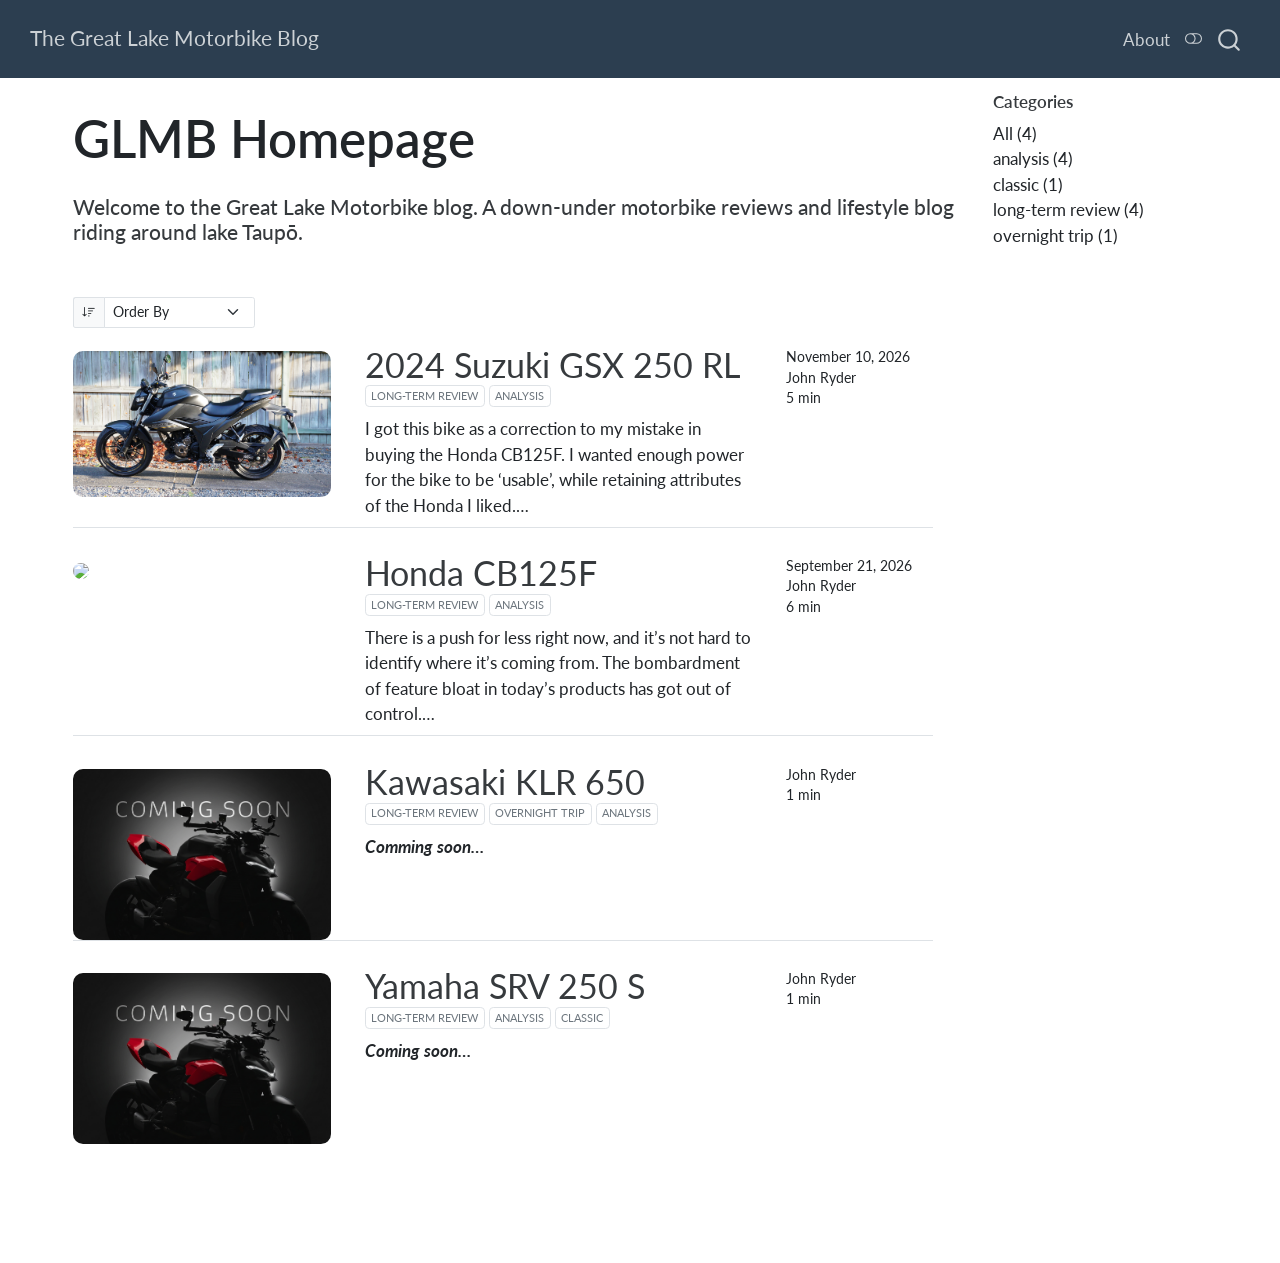
==== commit b61958ea: "Thu Nov 12 15:50:50 NZDT 2026" ====
--- a/compiled_html_site/index.html
+++ b/compiled_html_site/index.html
@@ -311,7 +311,7 @@
   </script>
 
 <div id="quarto-search-results"></div>
-  <header id="quarto-header" class="headroom fixed-top quarto-banner">
+  <header id="quarto-header" class="headroom fixed-top">
     <nav class="navbar navbar-expand-lg " data-bs-theme="dark" aria-label="Site">
       <div class="navbar-container container-fluid">
       <div class="navbar-brand-container mx-auto">
@@ -338,38 +338,39 @@
     </nav>
 </header>
 <!-- content -->
-<header id="title-block-header" class="quarto-title-block default page-columns page-full">
-  <div class="quarto-title-banner page-columns page-full">
-    <div class="quarto-title column-page-left">
-      <h1 class="title">GLMB Homepage</h1>
-                      </div>
-  </div>
-    
-  
-  <div class="quarto-title-meta column-page-left">
-
-      
-    
-      
-    </div>
-    
-  
-  </header><div id="quarto-content" class="quarto-container page-columns page-rows-contents page-layout-full page-navbar">
+<div id="quarto-content" class="quarto-container page-columns page-rows-contents page-layout-full page-navbar">
 <!-- sidebar -->
 <!-- margin-sidebar -->
     <div id="quarto-margin-sidebar" class="sidebar margin-sidebar">
         
     <h5 class="quarto-listing-category-title">Categories</h5><div class="quarto-listing-category category-default"><div class="category" data-category="">All <span class="quarto-category-count">(4)</span></div><div class="category" data-category="YW5hbHlzaXM=">analysis <span class="quarto-category-count">(4)</span></div><div class="category" data-category="Y2xhc3NpYw==">classic <span class="quarto-category-count">(1)</span></div><div class="category" data-category="bG9uZy10ZXJtJTIwcmV2aWV3">long-term review <span class="quarto-category-count">(4)</span></div><div class="category" data-category="b3Zlcm5pZ2h0JTIwdHJpcA==">overnight trip <span class="quarto-category-count">(1)</span></div></div></div>
 <!-- main -->
-<main class="content quarto-banner-title-block column-page-left" id="quarto-document-content" tabindex="-1">
-
-
-
-
+<main class="content column-page-left" id="quarto-document-content" tabindex="-1">
+
+
+<header id="title-block-header" class="quarto-title-block default">
+<div class="quarto-title">
+<h1 class="title">GLMB Homepage</h1>
+</div>
+
+
+
+<div class="quarto-title-meta column-page-left">
+
+    
+  
+    
+  </div>
+  
+
+
+</header>
 
 
 <section id="welcome-to-the-great-lake-motorbike-blog.-a-down-under-motorbike-reviews-and-lifestyle-blog-riding-around-lake-taupō." class="level4">
 <h4 class="anchored" data-anchor-id="welcome-to-the-great-lake-motorbike-blog.-a-down-under-motorbike-reviews-and-lifestyle-blog-riding-around-lake-taupō.">Welcome to the Great Lake Motorbike blog. A down-under motorbike reviews and lifestyle blog riding around lake Taupō.</h4>
+<p>&nbsp;<br>
+</p>
 
 
 
@@ -395,7 +396,7 @@
   </div>
 </div>
 <div class="list quarto-listing-default">
-<div class="quarto-post image-right" data-index="0" data-categories="bG9uZy10ZXJtJTIwcmV2aWV3JTJDYW5hbHlzaXM=" data-listing-date-sort="1794222000000" data-listing-file-modified-sort="1794443444503" data-listing-date-modified-sort="NaN" data-listing-reading-time-sort="5" data-listing-word-count-sort="960">
+<div class="quarto-post image-left" data-index="0" data-categories="bG9uZy10ZXJtJTIwcmV2aWV3JTJDYW5hbHlzaXM=" data-listing-date-sort="1794222000000" data-listing-file-modified-sort="1794451650662" data-listing-date-modified-sort="NaN" data-listing-reading-time-sort="5" data-listing-word-count-sort="960">
 <div class="thumbnail"><a href="./posts/suzuki_gixxer_250/index.html" class="no-external-icon">
 
 <img loading="lazy" src="./images/DSC03851.JPEG" class="thumbnail-image">
@@ -430,7 +431,7 @@
 </a>
 </div>
 </div>
-<div class="quarto-post image-right" data-index="1" data-categories="bG9uZy10ZXJtJTIwcmV2aWV3JTJDYW5hbHlzaXM=" data-listing-date-sort="1789905600000" data-listing-file-modified-sort="1794443444503" data-listing-date-modified-sort="NaN" data-listing-reading-time-sort="6" data-listing-word-count-sort="1064">
+<div class="quarto-post image-left" data-index="1" data-categories="bG9uZy10ZXJtJTIwcmV2aWV3JTJDYW5hbHlzaXM=" data-listing-date-sort="1789905600000" data-listing-file-modified-sort="1794451792758" data-listing-date-modified-sort="NaN" data-listing-reading-time-sort="6" data-listing-word-count-sort="1058">
 <div class="thumbnail"><a href="./posts/honda_cb125f/index.html" class="no-external-icon">
 
 <img loading="lazy" src="./images/DSC03115.JPG" class="thumbnail-image">
@@ -465,7 +466,7 @@
 </a>
 </div>
 </div>
-<div class="quarto-post image-right" data-index="2" data-categories="bG9uZy10ZXJtJTIwcmV2aWV3JTJDb3Zlcm5pZ2h0JTIwdHJpcCUyQ2FuYWx5c2lz" data-listing-file-modified-sort="1794443444503" data-listing-reading-time-sort="1" data-listing-word-count-sort="74">
+<div class="quarto-post image-left" data-index="2" data-categories="bG9uZy10ZXJtJTIwcmV2aWV3JTJDb3Zlcm5pZ2h0JTIwdHJpcCUyQ2FuYWx5c2lz" data-listing-file-modified-sort="1794451754880" data-listing-reading-time-sort="1" data-listing-word-count-sort="74">
 <div class="thumbnail"><a href="./posts/kawasaki_klr_650/index.html" class="no-external-icon">
 
 <img loading="lazy" src="./images/coming_soon.jpeg" class="thumbnail-image">
@@ -499,7 +500,7 @@
 </a>
 </div>
 </div>
-<div class="quarto-post image-right" data-index="3" data-categories="bG9uZy10ZXJtJTIwcmV2aWV3JTJDYW5hbHlzaXMlMkNjbGFzc2lj" data-listing-file-modified-sort="1794443444503" data-listing-reading-time-sort="1" data-listing-word-count-sort="9">
+<div class="quarto-post image-left" data-index="3" data-categories="bG9uZy10ZXJtJTIwcmV2aWV3JTJDYW5hbHlzaXMlMkNjbGFzc2lj" data-listing-file-modified-sort="1794451816664" data-listing-reading-time-sort="1" data-listing-word-count-sort="9">
 <div class="thumbnail"><a href="./posts/1993_Yamaha_SRV250S/index.html" class="no-external-icon">
 
 <img loading="lazy" src="./images/coming_soon.jpeg" class="thumbnail-image">
